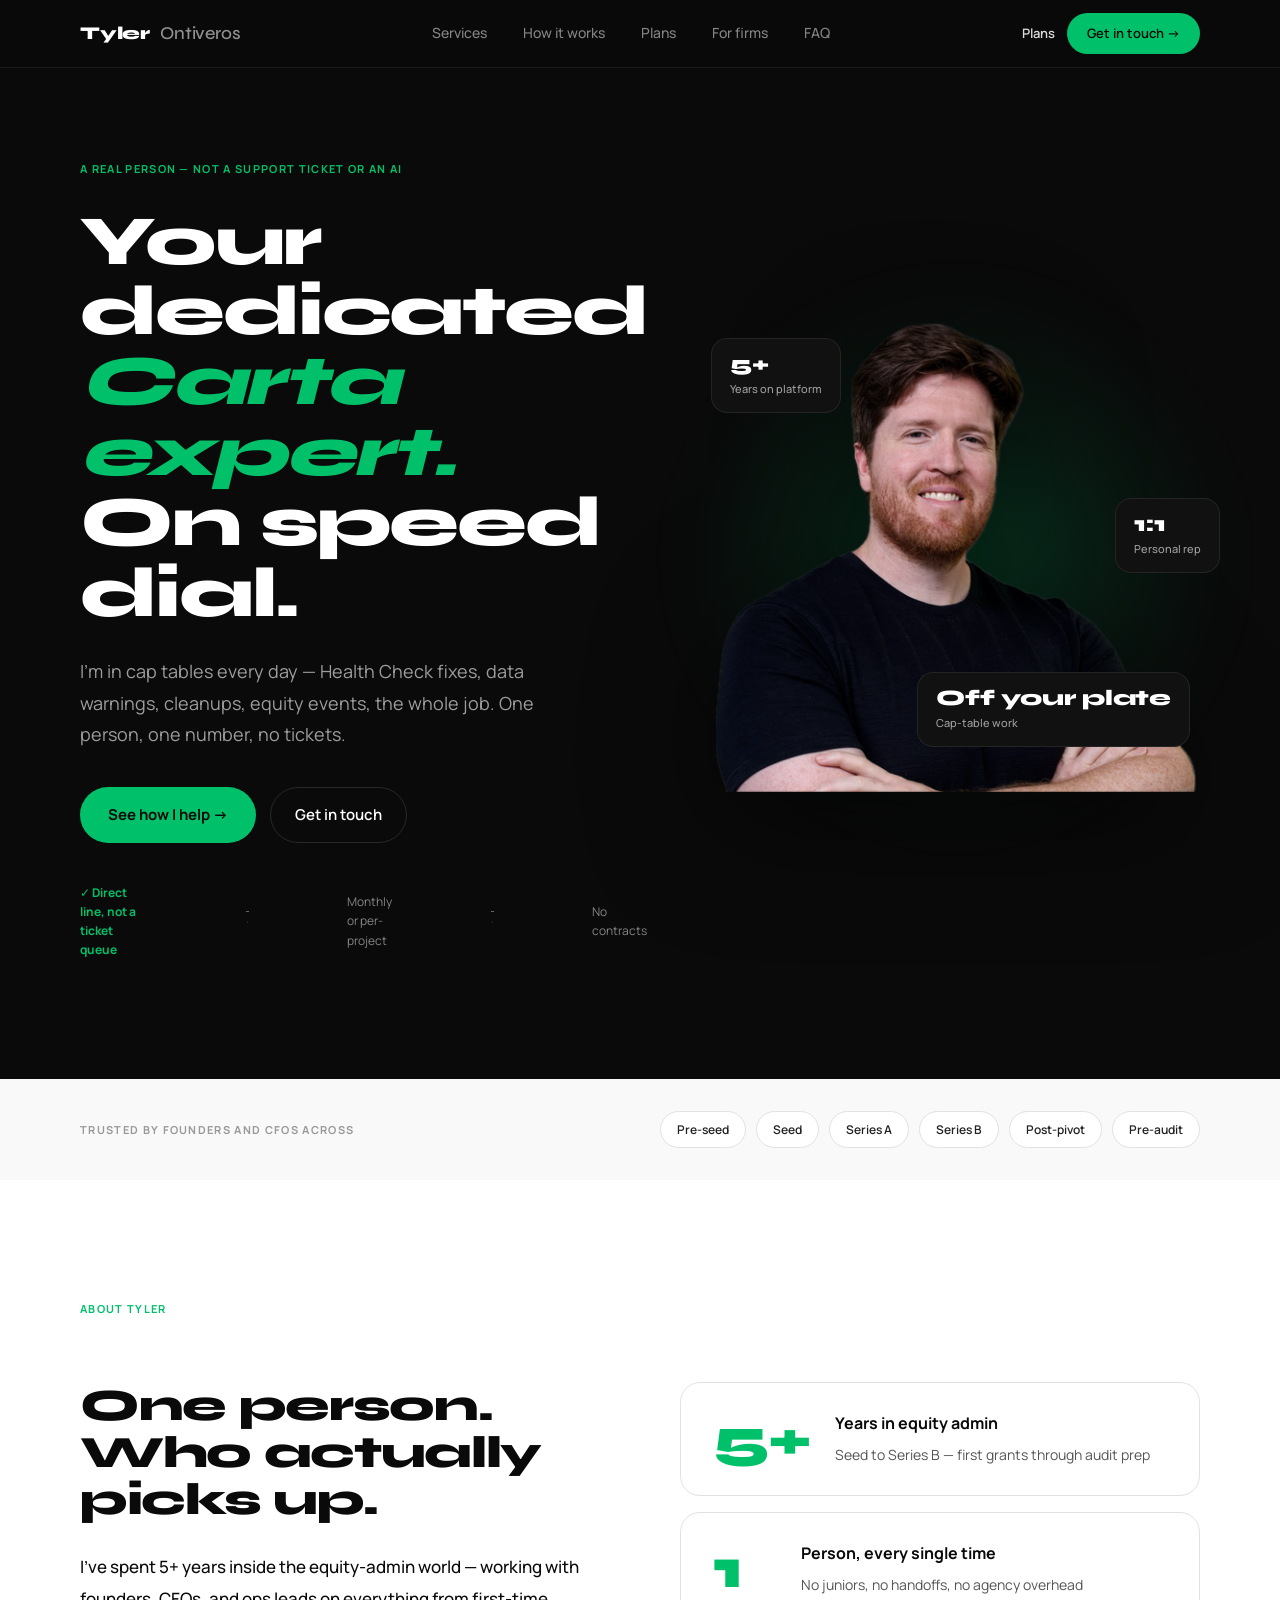
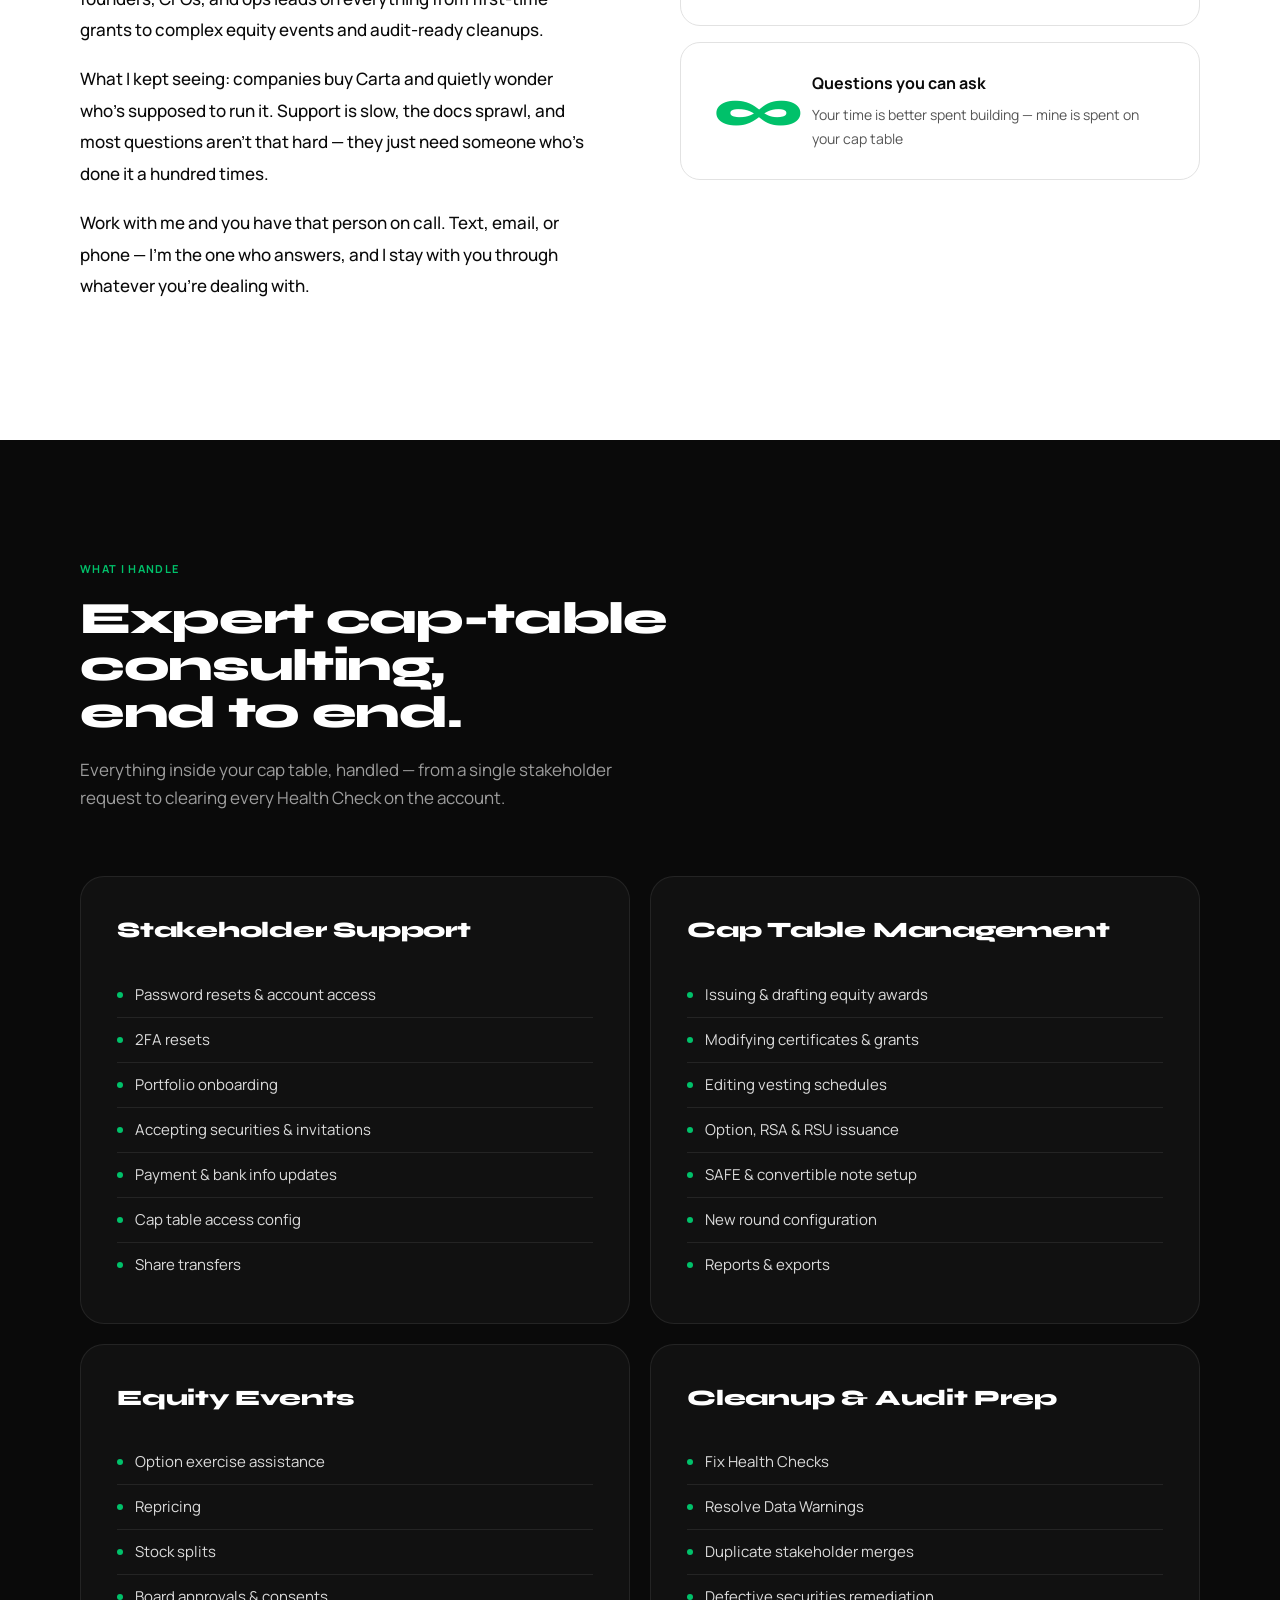
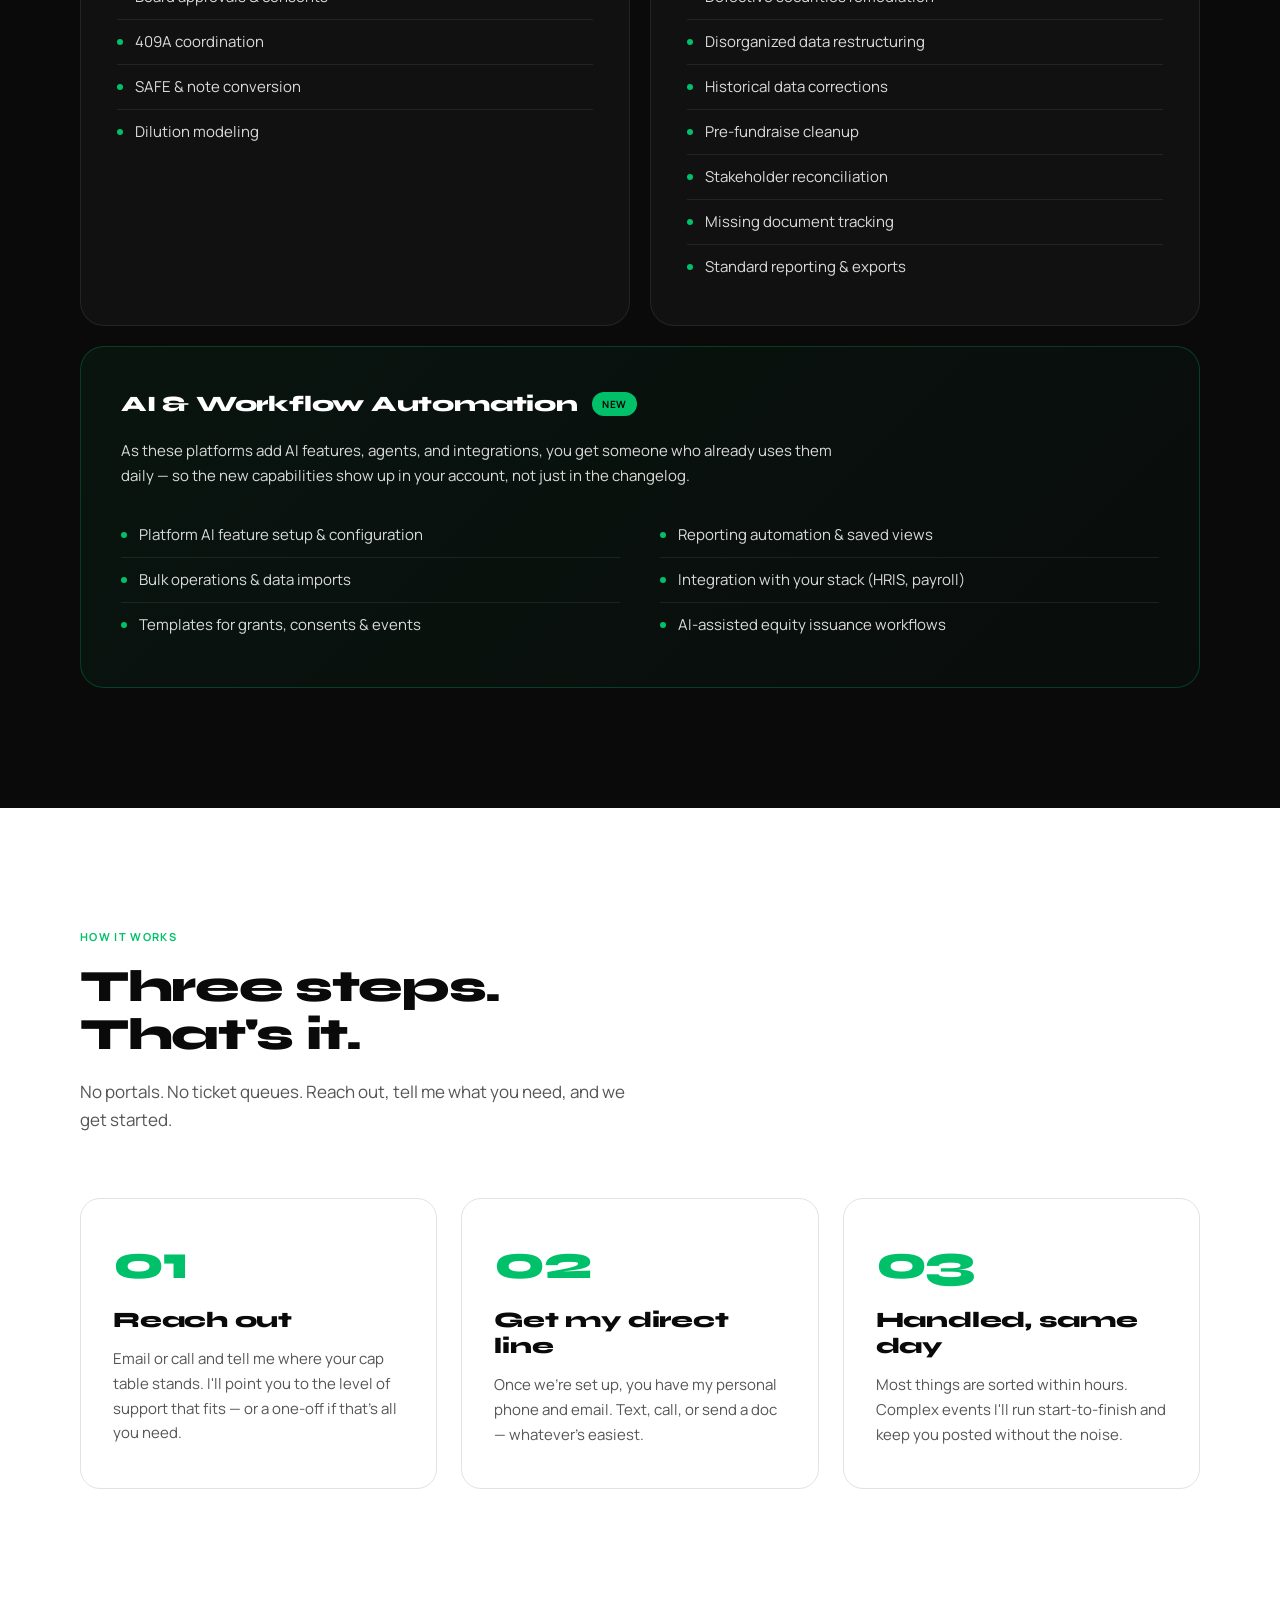
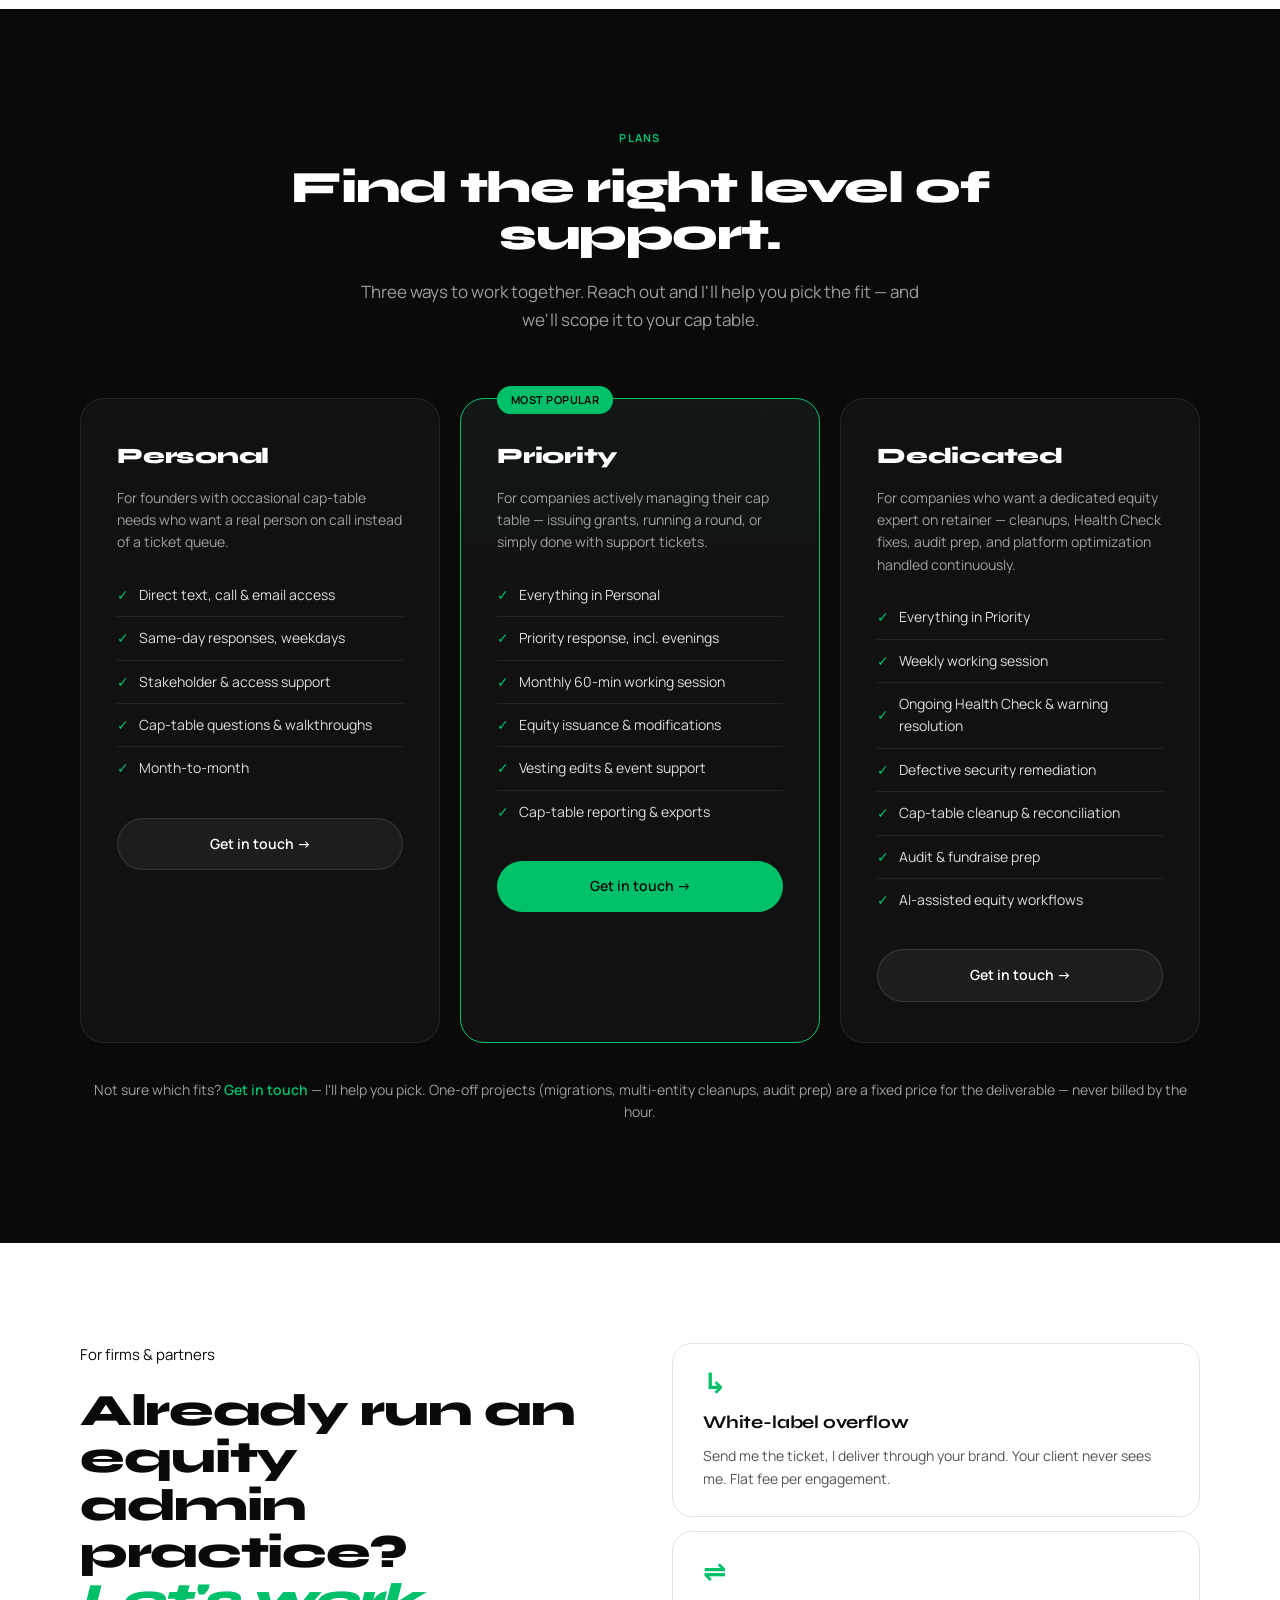
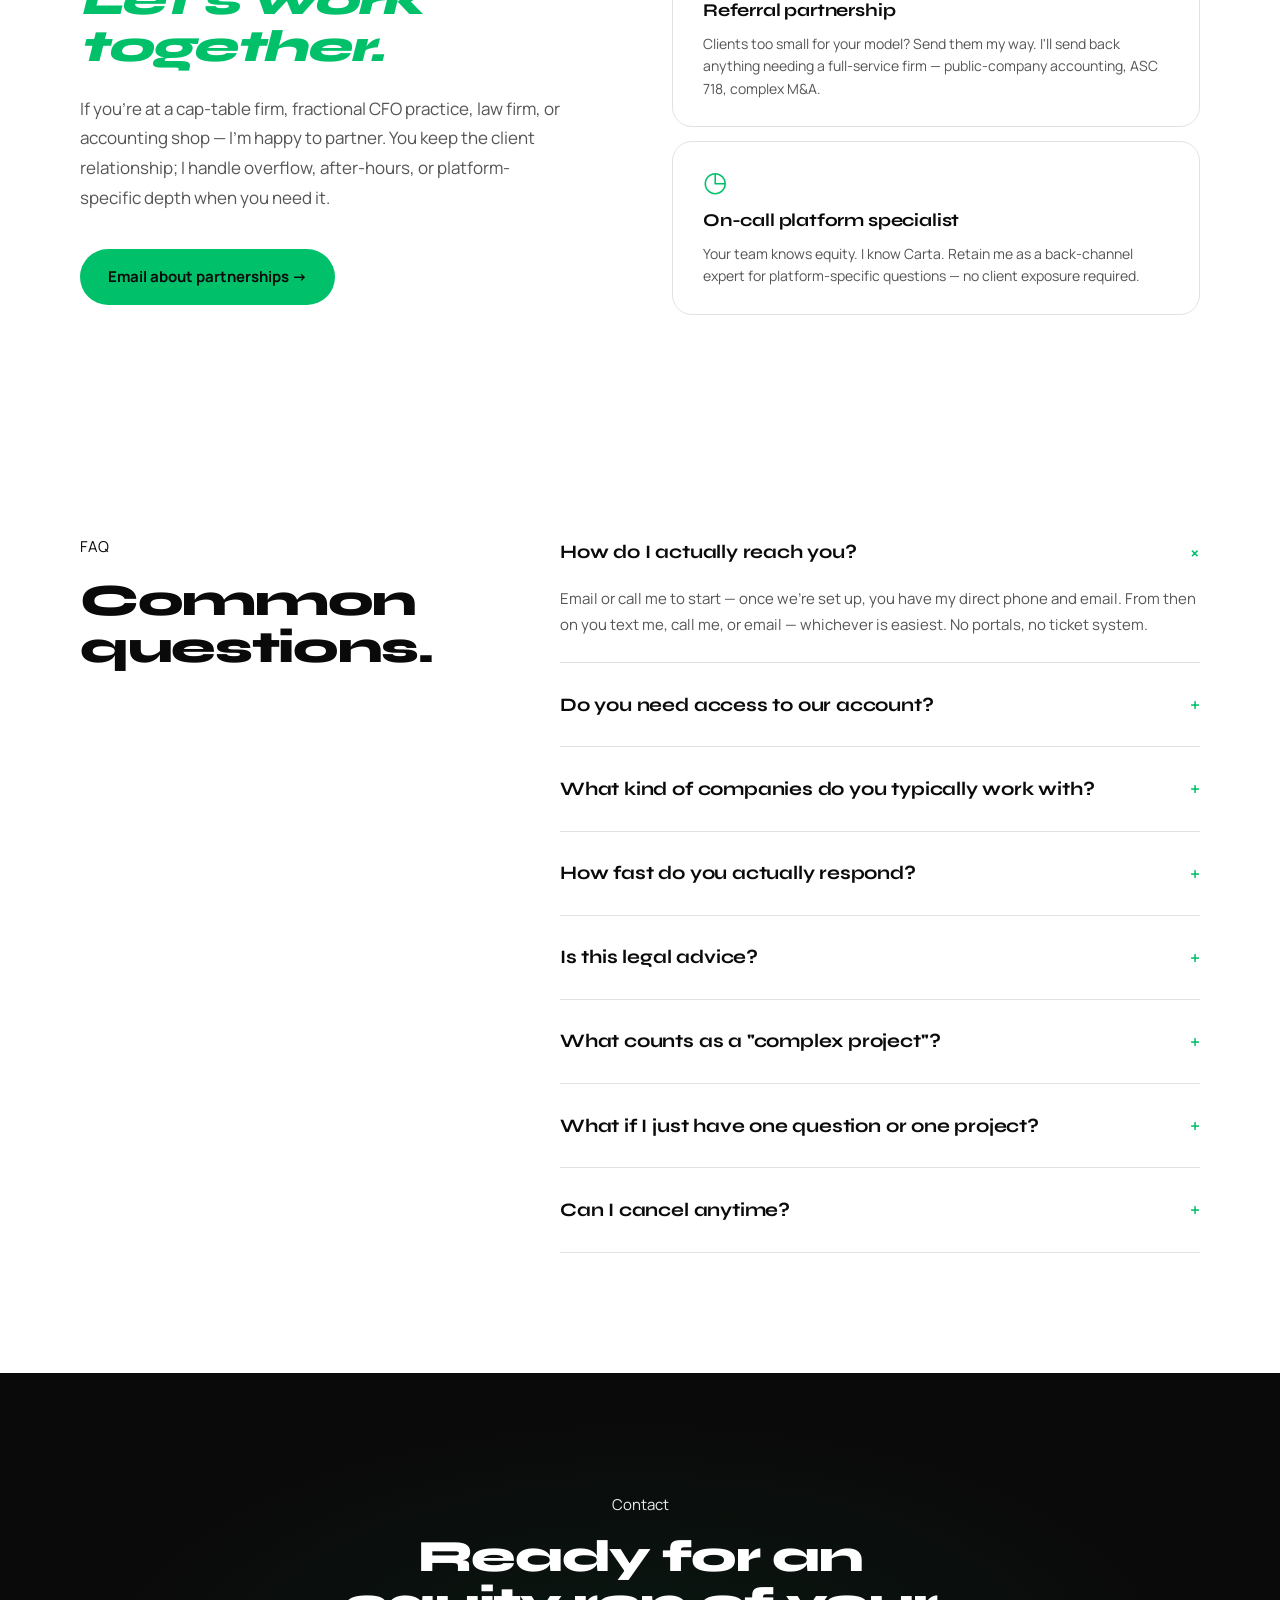
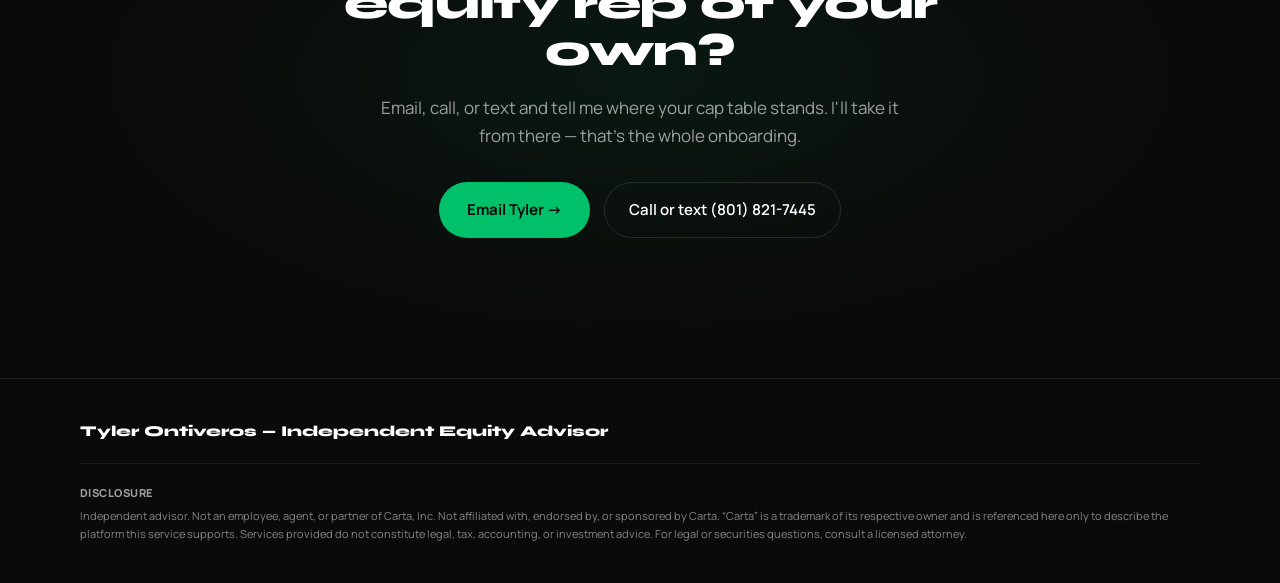
==== index.html @ e2f13cd0 "Change email CTA subject to Cap-table help" ====
<!DOCTYPE html>
<html lang="en"><head>
<meta charset="UTF-8"><meta name="viewport" content="width=1440">
<title>Tyler Ontiveros — Independent Equity Advisor</title>
<link rel="stylesheet" href="colors_and_type.css">
<style>
  body { background: var(--black); color: var(--on-dark-100); overflow-x: hidden; }
  a { color: inherit; text-decoration: none; }

  /* ─── Nav ─── */
  .nav { position: sticky; top: 0; z-index: 50; height: var(--nav-h);
    background: rgba(10,10,10,.96); backdrop-filter: blur(12px);
    border-bottom: 1px solid var(--on-dark-08);
    display: flex; align-items: center; padding: 0 var(--page-pad); }
  .nav-inner { display: flex; align-items: center; justify-content: space-between; width: 100%; max-width: var(--page-max); margin: 0 auto; }
  .wm { display: inline-flex; align-items: center; gap: 10px; font-family: var(--font-display); font-weight: 800; font-size: 18px; letter-spacing: -.01em; color: var(--white); }
  .wm .dot { width: 8px; height: 8px; background: var(--green); border-radius: 50%; animation: pulse 2s infinite; }
  .wm .thin { font-weight: 500; opacity: .55; }
  @keyframes pulse { 0%,100% { opacity:1; transform:scale(1) } 50% { opacity:.55; transform:scale(1.3) } }
  .nav-links { display: flex; gap: 36px; }
  .nav-links a { color: var(--on-dark-50); font-size: var(--fs-meta); font-weight: 500; transition: color var(--dur-hover) var(--ease-out); }
  .nav-links a:hover { color: var(--white); }
  .nav-cta { display: flex; gap: 12px; align-items: center; }
  .btn { display: inline-flex; align-items: center; gap: 8px; font-weight: 600; font-family: var(--font-body); cursor: pointer; border: 0; transition: all var(--dur-hover) var(--ease-out); }
  .btn-primary { background: var(--green); color: var(--black); padding: 10px 20px; border-radius: var(--r-pill); font-size: var(--fs-cta-sm); }
  .btn-primary:hover { background: var(--green-hover); transform: translateY(-1px); }
  .btn-ghost { color: var(--on-dark-85); font-size: var(--fs-cta-sm); }
  .btn-ghost:hover { color: var(--white); }

  /* ─── Hero ─── */
  .hero { padding: 88px var(--page-pad) 120px; position: relative; }
  .hero-inner { max-width: var(--page-max); margin: 0 auto; display: grid; grid-template-columns: 1.1fr 1fr; gap: 64px; align-items: center; }
  .eyebrow-row { display: inline-flex; align-items: center; gap: 10px; font-size: var(--fs-micro); font-weight: 700; letter-spacing: var(--ls-caps); text-transform: uppercase; color: var(--green); margin-bottom: 28px; }
  .eyebrow-row .pdot { width: 8px; height: 8px; background: var(--green); border-radius: 50%; animation: pulse 2s infinite; }
  .hero h1 { font-family: var(--font-display); font-weight: 800; font-size: var(--fs-display-1); line-height: var(--lh-display-tight); letter-spacing: var(--ls-display); color: var(--white); margin-bottom: 28px; max-width: 640px; }
  .hero h1 .accent { color: var(--green); font-style: italic; }
  .hero .lede { font-size: var(--fs-lede); line-height: var(--lh-body-open); color: var(--on-dark-60); max-width: 480px; margin-bottom: 36px; }
  .hero-cta { display: flex; gap: 14px; align-items: center; margin-bottom: 40px; }
  .btn-primary-lg { background: var(--green); color: var(--black); padding: 16px 28px; border-radius: var(--r-pill); font-size: var(--fs-cta); font-weight: 700; }
  .btn-primary-lg:hover { background: var(--green-hover); transform: translateY(-2px); }
  .btn-outline { border: 1px solid var(--on-dark-12); color: var(--white); padding: 15px 24px; border-radius: var(--r-pill); font-size: var(--fs-cta); background: transparent; }
  .btn-outline:hover { border-color: var(--on-dark-30); }
  .hero-fine { font-size: 12px; color: var(--on-dark-50); display: flex; gap: 18px; align-items: center; }
  .hero-fine .sep { opacity: .4; }
  .hero-fine .ckm { color: var(--green); font-weight: 700; }

  /* Portrait */
  .portrait-wrap { position: relative; display: flex; justify-content: center; align-items: center; min-height: 560px; }
  .portrait-wrap::before { content: ''; position: absolute; width: 560px; height: 560px; background: radial-gradient(circle, rgba(0,193,106,.28) 0%, rgba(0,193,106,.08) 40%, transparent 70%); filter: blur(28px); animation: glow 4s ease-in-out infinite; }
  @keyframes glow { 0%,100% { opacity:.85; transform: scale(1); } 50% { opacity:1; transform: scale(1.05); } }
  @keyframes float { 0%,100% { transform: translateY(0); } 50% { transform: translateY(-8px); } }
  .portrait-img { position: relative; z-index: 1; width: 480px; height: auto; filter: drop-shadow(0 30px 60px rgba(0,0,0,.55)); animation: float 6s ease-in-out infinite; }
  .credential { position: absolute; z-index: 2; background: var(--card-dark); border: 1px solid var(--on-dark-08); border-radius: 16px; padding: 14px 18px; font-size: 12px; backdrop-filter: blur(12px); }
  .credential .num { font-family: var(--font-display); font-weight: 800; font-size: 22px; color: var(--white); letter-spacing: -.01em; display: block; line-height: 1; margin-bottom: 4px; }
  .credential .lbl { color: var(--on-dark-60); font-weight: 500; font-size: 11px; }
  .credential.a { top: 60px; left: 0; }
  .credential.b { bottom: 90px; right: 10px; }
  .credential.c { top: 220px; right: -20px; }

  /* ─── Trust strip ─── */
  .trust { background: var(--gray-50); color: var(--black); padding: 32px var(--page-pad); }
  .trust-inner { max-width: var(--page-max); margin: 0 auto; display: flex; align-items: center; justify-content: space-between; gap: 32px; flex-wrap: wrap; }
  .trust-label { font-size: 11px; letter-spacing: .12em; text-transform: uppercase; font-weight: 700; color: var(--gray-400); }
  .trust-pills { display: flex; gap: 10px; flex-wrap: wrap; }
  .pill { background: var(--white); border: 1px solid var(--gray-200); border-radius: var(--r-pill); padding: 8px 16px; font-size: 12px; font-weight: 600; color: var(--gray-800); }

  /* ─── Sections ─── */
  .section { padding: 120px var(--page-pad); }
  .section.light { background: var(--white); color: var(--black); }
  .section-inner { max-width: var(--page-max); margin: 0 auto; }
  .section-head { margin-bottom: 64px; max-width: 720px; }
  .section-head .eb { font-size: var(--fs-micro); font-weight: 700; letter-spacing: var(--ls-caps); text-transform: uppercase; color: var(--green); display: block; margin-bottom: 18px; }
  .section-head h2 { font-family: var(--font-display); font-weight: 800; font-size: var(--fs-display-2); line-height: var(--lh-display); letter-spacing: var(--ls-display); margin-bottom: 20px; }
  .section-head p { font-size: 17px; line-height: 1.65; color: var(--gray-600); max-width: 560px; }
  .section.dark .section-head p { color: var(--on-dark-60); }

  /* ─── About ─── */
  .about-wrap { display: grid; grid-template-columns: 1fr 1fr; gap: 80px; align-items: start; }
  .about-copy h2 { font-family: var(--font-display); font-weight: 800; font-size: var(--fs-display-2); line-height: var(--lh-display); letter-spacing: var(--ls-display); color: var(--black); margin-bottom: 28px; }
  .about-copy p { font-size: 17px; line-height: 1.85; color: var(--black); font-weight: 500; margin-bottom: 18px; }
  .about-cards { display: flex; flex-direction: column; gap: 16px; }
  .about-card { background: var(--white); border: 1px solid var(--gray-200); border-radius: 20px; padding: 28px 32px; display: flex; gap: 24px; align-items: center; transition: all .2s var(--ease-out); }
  .about-card:hover { border-color: var(--green); transform: translateX(4px); }
  .about-card-num { font-family: var(--font-display); font-weight: 800; font-size: 56px; line-height: 1; color: var(--green); letter-spacing: -.03em; min-width: 64px; }
  .about-card strong { display: block; font-size: 16px; font-weight: 700; color: var(--black); margin-bottom: 6px; }
  .about-card span.sub { font-size: 14px; color: var(--gray-600); font-weight: 400; line-height: 1.5; }

  /* ─── Services ─── */
  .svc-grid { display: grid; grid-template-columns: repeat(2, 1fr); gap: 20px; }
  .svc-card { background: var(--card-dark); border: 1px solid var(--on-dark-08); border-radius: var(--r-card); padding: 36px; transition: all .2s var(--ease-out); }
  .svc-card:hover { border-color: var(--green); transform: translateY(-4px); }
  .svc-card--ai { grid-column: span 2; background: linear-gradient(135deg, rgba(0,193,106,0.06) 0%, rgba(0,193,106,0.02) 100%); border-color: rgba(0,193,106,.25); padding: 40px; }
  .svc-card--ai:hover { border-color: var(--green); }
  .svc-ai-head { display: flex; align-items: center; gap: 14px; margin-bottom: 16px; }
  .svc-ai-badge { font-family: var(--font-body); font-size: 10px; font-weight: 700; letter-spacing: .08em; text-transform: uppercase; color: var(--black); background: var(--green); padding: 4px 10px; border-radius: 20px; }
  .svc-ai-lede { font-size: 15px; line-height: 1.7; color: var(--on-dark-85); margin-bottom: 24px; max-width: 720px; }
  .svc-ai-cols { display: grid; grid-template-columns: 1fr 1fr; gap: 0 40px; }
  .svc-card-head { font-family: var(--font-display); font-weight: 800; font-size: 22px; color: var(--white); letter-spacing: -.01em; display: block; margin-bottom: 24px; }
  .svc-items { list-style: none; }
  .svc-items li { padding: 10px 0; font-size: 15px; color: var(--on-dark-85); border-bottom: 1px solid var(--on-dark-08); display: flex; align-items: center; gap: 12px; }
  .svc-items li:last-child { border-bottom: 0; }
  .svc-items li::before { content: ''; width: 6px; height: 6px; background: var(--green); border-radius: 50%; flex-shrink: 0; }

  /* ─── How it works ─── */
  .how-grid { display: grid; grid-template-columns: repeat(3, 1fr); gap: 24px; }
  .how-card { padding: 40px 32px; border: 1px solid var(--gray-200); border-radius: 20px; background: var(--white); transition: all .2s var(--ease-out); position: relative; }
  .how-card:hover { border-color: var(--green); }
  .how-num { font-family: var(--font-display); font-weight: 800; font-size: 48px; line-height: 1; color: var(--green); letter-spacing: -.03em; margin-bottom: 20px; }
  .how-title { font-family: var(--font-display); font-weight: 800; font-size: 22px; color: var(--black); letter-spacing: -.01em; margin-bottom: 14px; line-height: 1.2; }
  .how-body { font-size: 15px; color: var(--gray-600); line-height: 1.65; }

  /* ─── Pricing ─── */
  .pricing-grid { display: grid; grid-template-columns: repeat(3, 1fr); gap: 20px; }
  .plan { background: var(--card-dark); border: 1px solid var(--on-dark-08); border-radius: var(--r-card); padding: 40px 36px; position: relative; }
  .plan.featured { border-color: var(--green); background: linear-gradient(180deg, rgba(0,193,106,.04), transparent 40%), var(--card-dark); }
  .plan-badge { position: absolute; top: -13px; left: 36px; background: var(--green); color: var(--black); padding: 5px 14px; border-radius: var(--r-pill); font-size: 11px; font-weight: 700; letter-spacing: .04em; text-transform: uppercase; }
  .plan-name { font-family: var(--font-display); font-weight: 800; font-size: 22px; color: var(--white); letter-spacing: -.01em; margin-bottom: 12px; }
  .plan-price { font-family: var(--font-display); font-weight: 800; font-size: var(--fs-price); line-height: 1; color: var(--white); letter-spacing: -.03em; margin-bottom: 16px; display: flex; align-items: baseline; gap: 4px; }
  .plan-price sub { font-family: var(--font-body); font-size: 15px; font-weight: 500; color: var(--on-dark-50); }
  .plan-desc { font-size: 14px; color: var(--on-dark-60); line-height: 1.6; margin-bottom: 20px; min-height: 66px; }
  .plan-retainer { font-size: 12px; color: var(--on-dark-50); margin-bottom: 20px; padding: 10px 14px; background: var(--on-dark-05); border-radius: 10px; border-left: 2px solid var(--green); }
  .plan-retainer b { color: var(--white); font-weight: 700; }
  .plan-features { list-style: none; margin-bottom: 28px; }
  .plan-features li { padding: 10px 0; font-size: 14px; color: var(--on-dark-85); border-bottom: 1px solid var(--on-dark-08); display: flex; gap: 10px; align-items: center; }
  .plan-features li:last-child { border-bottom: 0; }
  .plan-features li::before { content: '✓'; color: var(--green); font-weight: 700; }
  .plan-btn { display: block; text-align: center; padding: 14px; border-radius: var(--r-pill); background: var(--on-dark-05); border: 1px solid var(--on-dark-12); color: var(--white); font-size: 14px; font-weight: 600; transition: all .2s var(--ease-out); }
  .plan-btn:hover { background: var(--on-dark-08); border-color: var(--on-dark-30); }
  .plan.featured .plan-btn { background: var(--green); color: var(--black); border: 0; }
  .plan.featured .plan-btn:hover { background: var(--green-hover); }
  .price-note { text-align: center; margin-top: 36px; font-size: 14px; color: var(--on-dark-60); }
  .price-note a { color: var(--green); font-weight: 600; }

  /* ─── FAQ ─── */
  .faq-wrap { display: grid; grid-template-columns: 1fr 1.6fr; gap: 80px; align-items: start; }
  .faq-item { border-bottom: 1px solid var(--gray-200); padding: 24px 0; }
  .faq-item:first-child { padding-top: 0; }
  .faq-item summary { font-family: var(--font-display); font-weight: 700; font-size: 19px; color: var(--black); letter-spacing: -.01em; cursor: pointer; list-style: none; display: flex; justify-content: space-between; align-items: center; gap: 20px; }
  .faq-item summary::-webkit-details-marker { display: none; }
  .faq-item summary::after { content: '+'; color: var(--green); font-size: 22px; font-weight: 300; transition: transform .2s; }
  .faq-item[open] summary::after { transform: rotate(45deg); }
  .faq-body { padding-top: 16px; font-size: 15px; color: var(--gray-600); line-height: 1.75; }

  /* ─── CTA ─── */
  .cta-wrap { background: var(--black); padding: 120px var(--page-pad); text-align: center; position: relative; overflow: hidden; }
  .cta-wrap::before { content: ''; position: absolute; inset: 0; background: radial-gradient(ellipse at center, rgba(0,193,106,.08) 0%, transparent 60%); }
  .cta-inner { max-width: 720px; margin: 0 auto; position: relative; z-index: 1; }
  .cta-inner h2 { font-family: var(--font-display); font-weight: 800; font-size: var(--fs-display-2); line-height: var(--lh-display); letter-spacing: var(--ls-display); color: var(--white); margin-bottom: 20px; }
  .cta-inner p { font-size: 17px; color: var(--on-dark-60); line-height: 1.65; margin-bottom: 32px; max-width: 520px; margin-left: auto; margin-right: auto; }
  .cta-btns { display: flex; gap: 14px; justify-content: center; margin-bottom: 20px; }
  .cta-email { font-size: 13px; color: var(--on-dark-50); }
  .cta-email a { color: var(--green); font-weight: 600; }

  /* ─── Footer ─── */
  footer { background: var(--black); border-top: 1px solid var(--on-dark-08); padding: 40px var(--page-pad); }
  footer strong { font-family: var(--font-display); font-weight: 800; color: var(--white); font-size: 15px; }
  footer span { font-size: 12px; color: var(--on-dark-50); }

  /* Section dividers */
  .sep { border: 0; border-top: 1px solid var(--gray-100); margin: 0 var(--page-pad); }

</style></head>
<body id="top">

<!-- NAV -->
<nav class="nav">
  <div class="nav-inner">
    <a class="wm" href="#top">Tyler <span class="thin">Ontiveros</span></a>
    <div class="nav-links">
      <a href="#services">Services</a>
      <a href="#how">How it works</a>
      <a href="#plans">Plans</a>
      <a href="#firms">For firms</a>
      <a href="#faq">FAQ</a>
    </div>
    <div class="nav-cta">
      <a class="btn btn-ghost" href="#plans">Plans</a>
      <a class="btn btn-primary" href="#contact">Get in touch →</a>
    </div>
  </div>
</nav>

<!-- HERO -->
<section class="hero">
  <div class="hero-inner">
    <div class="hero-left">
      <div class="eyebrow-row">A real person — not a support ticket or an AI</div>
      <h1>Your dedicated<br><span class="accent">Carta expert.</span><br>On speed dial.</h1>
      <p class="lede">I'm in cap tables every day — Health Check fixes, data warnings, cleanups, equity events, the whole job. One person, one number, no tickets.</p>
      <div class="hero-cta">
        <a class="btn btn-primary-lg" href="#plans">See how I help →</a>
        <a class="btn btn-outline" href="#contact">Get in touch</a>
      </div>
      <div class="hero-fine">
        <span class="ckm">✓ Direct line, not a ticket queue</span>
        <span class="sep">·</span>
        <span>Monthly or per-project</span>
        <span class="sep">·</span>
        <span>No contracts</span>
      </div>
    </div>
    <div class="portrait-wrap">
      <img class="portrait-img" src="assets/tyler.png" alt="Tyler Ontiveros, Carta Advisor"/>
      <div class="credential a"><span class="num">5+</span><span class="lbl">Years on platform</span></div>
      <div class="credential b"><span class="num">Off your plate</span><span class="lbl">Cap-table work</span></div>
      <div class="credential c"><span class="num">1:1</span><span class="lbl">Personal rep</span></div>
    </div>
  </div>
</section>

<!-- TRUST -->
<div class="trust">
  <div class="trust-inner">
    <span class="trust-label">Trusted by founders and CFOs across</span>
    <div class="trust-pills">
      <span class="pill">Pre-seed</span>
      <span class="pill">Seed</span>
      <span class="pill">Series A</span>
      <span class="pill">Series B</span>
      <span class="pill">Post-pivot</span>
      <span class="pill">Pre-audit</span>
    </div>
  </div>
</div>

<!-- ABOUT -->
<section class="section light">
  <div class="section-inner">
    <div class="section-head">
      <span class="eb">About Tyler</span>
    </div>
    <div class="about-wrap">
      <div class="about-copy">
        <h2>One person.<br>Who actually<br>picks up.</h2>
        <p style="margin-top: 24px;">I've spent 5+ years inside the equity-admin world — working with founders, CFOs, and ops leads on everything from first-time grants to complex equity events and audit-ready cleanups.</p>
        <p>What I kept seeing: companies buy Carta and quietly wonder who's supposed to run it. Support is slow, the docs sprawl, and most questions aren't that hard — they just need someone who's done it a hundred times.</p>
        <p>Work with me and you have that person on call. Text, email, or phone — I'm the one who answers, and I stay with you through whatever you're dealing with.</p>
      </div>
      <div class="about-cards">
        <div class="about-card">
          <div class="about-card-num">5+</div>
          <div>
            <strong>Years in equity admin</strong>
            <span class="sub">Seed to Series B — first grants through audit prep</span>
          </div>
        </div>
        <div class="about-card">
          <div class="about-card-num">1</div>
          <div>
            <strong>Person, every single time</strong>
            <span class="sub">No juniors, no handoffs, no agency overhead</span>
          </div>
        </div>
        <div class="about-card">
          <div class="about-card-num">∞</div>
          <div>
            <strong>Questions you can ask</strong>
            <span class="sub">Your time is better spent building — mine is spent on your cap table</span>
          </div>
        </div>
      </div>
    </div>
  </div>
</section>

<!-- SERVICES -->
<section class="section dark" id="services">
  <div class="section-inner">
    <div class="section-head">
      <span class="eb">What I handle</span>
      <h2 style="color: var(--white);">Expert cap-table consulting,<br>end to end.</h2>
      <p>Everything inside your cap table, handled — from a single stakeholder request to clearing every Health Check on the account.</p>
    </div>
    <div class="svc-grid">
      <div class="svc-card">
        <span class="svc-card-head">Stakeholder Support</span>
        <ul class="svc-items">
          <li>Password resets &amp; account access</li>
          <li>2FA resets</li>
          <li>Portfolio onboarding</li>
          <li>Accepting securities &amp; invitations</li>
          <li>Payment &amp; bank info updates</li>
          <li>Cap table access config</li>
          <li>Share transfers</li>
        </ul>
      </div>
      <div class="svc-card">
        <span class="svc-card-head">Cap Table Management</span>
        <ul class="svc-items">
          <li>Issuing &amp; drafting equity awards</li>
          <li>Modifying certificates &amp; grants</li>
          <li>Editing vesting schedules</li>
          <li>Option, RSA &amp; RSU issuance</li>
          <li>SAFE &amp; convertible note setup</li>
          <li>New round configuration</li>
          <li>Reports &amp; exports</li>
        </ul>
      </div>
      <div class="svc-card">
        <span class="svc-card-head">Equity Events</span>
        <ul class="svc-items">
          <li>Option exercise assistance</li>
          <li>Repricing</li>
          <li>Stock splits</li>
          <li>Board approvals &amp; consents</li>
          <li>409A coordination</li>
          <li>SAFE &amp; note conversion</li>
          <li>Dilution modeling</li>
        </ul>
      </div>
      <div class="svc-card">
        <span class="svc-card-head">Cleanup &amp; Audit Prep</span>
        <ul class="svc-items">
          <li>Fix Health Checks</li>
          <li>Resolve Data Warnings</li>
          <li>Duplicate stakeholder merges</li>
          <li>Defective securities remediation</li>
          <li>Disorganized data restructuring</li>
          <li>Historical data corrections</li>
          <li>Pre-fundraise cleanup</li>
          <li>Stakeholder reconciliation</li>
          <li>Missing document tracking</li>
          <li>Standard reporting &amp; exports</li>
        </ul>
      </div>
      <div class="svc-card svc-card--ai">
        <div class="svc-ai-head">
          <span class="svc-card-head" style="margin-bottom: 0;">AI &amp; Workflow Automation</span>
          <span class="svc-ai-badge">New</span>
        </div>
        <p class="svc-ai-lede">As these platforms add AI features, agents, and integrations, you get someone who already uses them daily — so the new capabilities show up in your account, not just in the changelog.</p>
        <div class="svc-ai-cols">
          <ul class="svc-items">
            <li>Platform AI feature setup &amp; configuration</li>
            <li>Bulk operations &amp; data imports</li>
            <li>Templates for grants, consents &amp; events</li>
          </ul>
          <ul class="svc-items">
            <li>Reporting automation &amp; saved views</li>
            <li>Integration with your stack (HRIS, payroll)</li>
            <li>AI-assisted equity issuance workflows</li>
          </ul>
        </div>
      </div>
    </div>
  </div>
</section>

<!-- HOW IT WORKS -->
<section class="section light" id="how">
  <div class="section-inner">
    <div class="section-head">
      <span class="eb">How it works</span>
      <h2>Three steps.<br>That's it.</h2>
      <p>No portals. No ticket queues. Reach out, tell me what you need, and we get started.</p>
    </div>
    <div class="how-grid">
      <div class="how-card">
        <div class="how-num">01</div>
        <div class="how-title">Reach out</div>
        <div class="how-body">Email or call and tell me where your cap table stands. I'll point you to the level of support that fits — or a one-off if that's all you need.</div>
      </div>
      <div class="how-card">
        <div class="how-num">02</div>
        <div class="how-title">Get my direct line</div>
        <div class="how-body">Once we're set up, you have my personal phone and email. Text, call, or send a doc — whatever's easiest.</div>
      </div>
      <div class="how-card">
        <div class="how-num">03</div>
        <div class="how-title">Handled, same day</div>
        <div class="how-body">Most things are sorted within hours. Complex events I'll run start-to-finish and keep you posted without the noise.</div>
      </div>
    </div>
  </div>
</section>

<!-- PRICING -->
<section class="section dark" id="plans">
  <div class="section-inner">
    <div class="section-head" style="text-align: center; margin-left: auto; margin-right: auto;">
      <span class="eb">Plans</span>
      <h2 style="color: var(--white);">Find the right level of support.</h2>
      <p style="margin-left: auto; margin-right: auto;">Three ways to work together. Reach out and I'll help you pick the fit — and we'll scope it to your cap table.</p>
    </div>
    <div class="pricing-grid">
      <div class="plan">
        <div class="plan-name">Personal</div>
        <div class="plan-desc">For founders with occasional cap-table needs who want a real person on call instead of a ticket queue.</div>
        <ul class="plan-features">
          <li>Direct text, call &amp; email access</li>
          <li>Same-day responses, weekdays</li>
          <li>Stakeholder &amp; access support</li>
          <li>Cap-table questions &amp; walkthroughs</li>
          <li>Month-to-month</li>
        </ul>
        <a class="plan-btn" href="#contact">Get in touch →</a>
      </div>
      <div class="plan featured">
        <div class="plan-badge">Most Popular</div>
        <div class="plan-name">Priority</div>
        <div class="plan-desc">For companies actively managing their cap table — issuing grants, running a round, or simply done with support tickets.</div>
        <ul class="plan-features">
          <li>Everything in Personal</li>
          <li>Priority response, incl. evenings</li>
          <li>Monthly 60-min working session</li>
          <li>Equity issuance &amp; modifications</li>
          <li>Vesting edits &amp; event support</li>
          <li>Cap-table reporting &amp; exports</li>
        </ul>
        <a class="plan-btn" href="#contact">Get in touch →</a>
      </div>
      <div class="plan">
        <div class="plan-name">Dedicated</div>
        <div class="plan-desc">For companies who want a dedicated equity expert on retainer — cleanups, Health Check fixes, audit prep, and platform optimization handled continuously.</div>
        <ul class="plan-features">
          <li>Everything in Priority</li>
          <li>Weekly working session</li>
          <li>Ongoing Health Check &amp; warning resolution</li>
          <li>Defective security remediation</li>
          <li>Cap-table cleanup &amp; reconciliation</li>
          <li>Audit &amp; fundraise prep</li>
          <li>AI-assisted equity workflows</li>
        </ul>
        <a class="plan-btn" href="#contact">Get in touch →</a>
      </div>
    </div>
    <p class="price-note">Not sure which fits? <a href="#contact">Get in touch</a> — I'll help you pick. One-off projects (migrations, multi-entity cleanups, audit prep) are a fixed price for the deliverable — never billed by the hour.</p>
  </div>
</section>

<!-- FOR FIRMS -->
<section class="section light" id="firms" style="padding-top: 100px; padding-bottom: 100px;">
  <div class="section-inner">
    <div class="firms-wrap">
      <div class="firms-left">
        <span class="eb">For firms &amp; partners</span>
        <h2 class="firms-h2">Already run an equity<br>admin practice?<br><span style="color: var(--green); font-style: italic;">Let's work together.</span></h2>
        <p class="firms-lede">If you're at a cap-table firm, fractional CFO practice, law firm, or accounting shop — I'm happy to partner. You keep the client relationship; I handle overflow, after-hours, or platform-specific depth when you need it.</p>
        <a class="btn btn-primary-lg" href="mailto:tyler@ontiverosequity.com?subject=Partnership%20inquiry" style="margin-top: 8px;">Email about partnerships →</a>
      </div>
      <div class="firms-right">
        <div class="firms-card">
          <div class="firms-card-icon">↳</div>
          <strong>White-label overflow</strong>
          <p>Send me the ticket, I deliver through your brand. Your client never sees me. Flat fee per engagement.</p>
        </div>
        <div class="firms-card">
          <div class="firms-card-icon">⇌</div>
          <strong>Referral partnership</strong>
          <p>Clients too small for your model? Send them my way. I'll send back anything needing a full-service firm — public-company accounting, ASC 718, complex M&amp;A.</p>
        </div>
        <div class="firms-card">
          <div class="firms-card-icon">◷</div>
          <strong>On-call platform specialist</strong>
          <p>Your team knows equity. I know Carta. Retain me as a back-channel expert for platform-specific questions — no client exposure required.</p>
        </div>
      </div>
    </div>
  </div>
</section>
<style>
  .firms-wrap { display: grid; grid-template-columns: 1fr 1fr; gap: 64px; align-items: start; }
  .firms-h2 { font-family: var(--font-display); font-weight: 800; font-size: var(--fs-display-2); line-height: var(--lh-display); letter-spacing: var(--ls-display); color: var(--black); margin: 20px 0 24px; }
  .firms-lede { font-size: 17px; line-height: 1.75; color: var(--gray-600); margin-bottom: 28px; max-width: 480px; }
  .firms-right { display: flex; flex-direction: column; gap: 14px; }
  .firms-card { background: var(--white); border: 1px solid var(--gray-200); border-radius: 20px; padding: 26px 30px; transition: all .2s var(--ease-out); }
  .firms-card:hover { border-color: var(--green); transform: translateX(4px); }
  .firms-card-icon { font-family: var(--font-display); font-weight: 800; font-size: 28px; color: var(--green); line-height: 1; margin-bottom: 10px; }
  .firms-card strong { display: block; font-family: var(--font-display); font-weight: 700; font-size: 18px; color: var(--black); margin-bottom: 8px; letter-spacing: -.01em; }
  .firms-card p { font-size: 14px; line-height: 1.6; color: var(--gray-600); }
</style>

<!-- FAQ -->
<section class="section light" id="faq">
  <div class="section-inner">
    <div class="faq-wrap">
      <div>
        <span class="eb" style="display: block; margin-bottom: 18px;">FAQ</span>
        <h2 style="font-family: var(--font-display); font-weight: 800; font-size: var(--fs-display-2); line-height: var(--lh-display); letter-spacing: var(--ls-display); color: var(--black);">Common<br>questions.</h2>
      </div>
      <div>
        <details class="faq-item" open>
          <summary>How do I actually reach you?</summary>
          <div class="faq-body">Email or call me to start — once we're set up, you have my direct phone and email. From then on you text me, call me, or email — whichever is easiest. No portals, no ticket system.</div>
        </details>
        <details class="faq-item">
          <summary>Do you need access to our account?</summary>
          <div class="faq-body">For most things, yes — it's the fastest way to get you unstuck. I'll be added as a user with the right access level and treat every account with the discretion you'd expect. If you'd rather keep me out and just have me walk you through things over screen share, that works too.</div>
        </details>
        <details class="faq-item">
          <summary>What kind of companies do you typically work with?</summary>
          <div class="faq-body">Mostly early-stage through Series B startups on the platform — anywhere from pre-seed founders issuing their first options to companies mid-fundraise or prepping for audit. If you're on it, I can almost certainly help.</div>
        </details>
        <details class="faq-item">
          <summary>How fast do you actually respond?</summary>
          <div class="faq-body">Same day, almost always. Most messages get a reply within a couple hours during working hours. Anything that lands overnight or on a weekend, I'll get to first thing.</div>
        </details>
        <details class="faq-item">
          <summary>Is this legal advice?</summary>
          <div class="faq-body">No — I'm not a lawyer and I don't give legal advice. I handle the platform and the operational side of equity administration. For legal questions you should still work with your attorney.</div>
        </details>
        <details class="faq-item">
          <summary>What counts as a "complex project"?</summary>
          <div class="faq-body">Things like full cap-table cleanups, platform migrations, setting up a new financing round, or major audit prep. On the Dedicated plan these are included; on Personal or Priority each is a fixed-price project tied to the outcome — you know the cost before I start. Day-to-day admin is always covered.</div>
        </details>
        <details class="faq-item">
          <summary>What if I just have one question or one project?</summary>
          <div class="faq-body">No problem — I take one-off projects too, priced to the outcome rather than the clock. You get a flat fee for a defined deliverable (say, an audit-ready cap table before your round), agreed up front. Tell me what you're dealing with and I'll scope it.</div>
        </details>
        <details class="faq-item">
          <summary>Can I cancel anytime?</summary>
          <div class="faq-body">Yes. Monthly work is month-to-month — cancel whenever, no contracts, no commitments. Prefer a one-off project? There's nothing to cancel in the first place. No lock-in either way, no awkward conversations.</div>
        </details>
      </div>
    </div>
  </div>
</section>

<!-- CTA -->
<section class="cta-wrap" id="contact">
  <div class="cta-inner">
    <span class="eb" style="display:block; margin-bottom:16px;">Contact</span>
    <h2>Ready for an<br>equity rep of your own?</h2>
    <p>Email, call, or text and tell me where your cap table stands. I'll take it from there — that's the whole onboarding.</p>
    <div class="cta-btns">
      <a class="btn btn-primary-lg" href="mailto:tyler@ontiverosequity.com?subject=Cap-table%20help">Email Tyler →</a>
      <a class="btn btn-outline" href="tel:+18018217445">Call or text (801) 821-7445</a>
    </div>
  </div>
</section>

<!-- FOOTER -->
<footer>
  <div style="max-width: var(--page-max); margin: 0 auto; width: 100%;">
    <div style="margin-bottom: 20px;">
      <strong>Tyler Ontiveros — Independent Equity Advisor</strong>
    </div>
    <div style="padding-top: 20px; border-top: 1px solid var(--on-dark-08); font-size: 11px; color: var(--on-dark-50); line-height: 1.6;">
      <strong style="display: block; font-family: var(--font-body); font-size: 11px; color: var(--on-dark-60); margin-bottom: 6px; letter-spacing: .04em; text-transform: uppercase;">Disclosure</strong>
      Independent advisor. Not an employee, agent, or partner of Carta, Inc. Not affiliated with, endorsed by, or sponsored by Carta. “Carta” is a trademark of its respective owner and is referenced here only to describe the platform this service supports. Services provided do not constitute legal, tax, accounting, or investment advice. For legal or securities questions, consult a licensed attorney.
    </div>
  </div>
</footer>

</body></html>
---- colors_and_type.css ----
/* =========================================================================
   CARTA ADVISORY — DESIGN TOKENS
   A single source of truth for color & type. Import into any surface.
   ========================================================================= */

/* Syne (display) + Manrope (UI/body). These are the only two families. */
@import url('https://fonts.googleapis.com/css2?family=Syne:wght@700;800&family=Manrope:wght@400;500;600;700&display=swap');

:root {
  /* ─── Core neutrals ─────────────────────────────────────────────────── */
  /* Nothing is ever true #000 or true #fff. Ink is 10,10,10 — a warm black
     that photographs well over green and does not vibrate on OLED. */
  --black:     #0a0a0a;   /* primary surface, nav, dark sections */
  --white:     #ffffff;   /* light surface, nav-CTA text, cards on dark */
  --ink:       var(--black);
  --surface:   var(--white);

  /* Gray scale — warm, narrow, pulled from marketing site.
     Only six steps; resist adding more. */
  --gray-50:   #f9f9f9;   /* page background alt, trust bar */
  --gray-100:  #f0f0f0;   /* subtle dividers on light */
  --gray-200:  #e2e2e2;   /* input borders, pill borders */
  --gray-400:  #999999;   /* label/eyebrow on light */
  --gray-600:  #555555;   /* body muted */
  --gray-800:  #222222;   /* near-ink text */

  /* Dark-theme tints (applied ONLY on --black surfaces). These are
     rgba layers on pure black, not their own swatches. */
  --on-dark-100: rgba(255,255,255,0.92);   /* primary text on dark */
  --on-dark-85:  rgba(255,255,255,0.85);   /* list-item body on dark */
  --on-dark-60:  rgba(255,255,255,0.60);   /* secondary text on dark */
  --on-dark-50:  rgba(255,255,255,0.50);   /* nav links, muted meta */
  --on-dark-30:  rgba(255,255,255,0.30);   /* disabled */
  --on-dark-12:  rgba(255,255,255,0.12);   /* ghost button border */
  --on-dark-08:  rgba(255,255,255,0.08);   /* card border, divider */
  --on-dark-05:  rgba(255,255,255,0.05);   /* card background (raised) */

  /* Signal layers */
  --card-dark:   #111111;                  /* card on black bg */

  /* ─── The one accent ────────────────────────────────────────────────── */
  /* Carta Advisory green. This is the only chromatic color in the system.
     Reserve it for: CTAs, the eyebrow dot, the accent word in H1,
     hero glow, check-marks, and one green word per dense page.
     Never use it as a background fill behind body copy. */
  --green:       #00c16a;  /* base */
  --green-hover: #00e07a;  /* hover on CTA */
  --green-dim:   #00a358;  /* pressed / focus ring under glow */
  --green-glow:  rgba(0,193,106,0.25);  /* hero halo, drop-shadow */
  --green-mist:  rgba(0,193,106,0.06);  /* section atmosphere only */

  /* ─── Type families ─────────────────────────────────────────────────── */
  /* Syne: display only. Never set at <20px or use for body copy.
     Syne's authority comes from tight tracking + italic weight at size. */
  --font-display: 'Syne', system-ui, serif;
  /* Manrope: everything else. Labels, body, pills, nav, numerals. */
  --font-body:    'Manrope', system-ui, sans-serif;

  /* ─── Type scale ────────────────────────────────────────────────────── */
  /* Headlines fluidly scale with viewport. Body does not. */
  --fs-display-1: clamp(44px, 5.5vw, 72px);   /* hero H1 */
  --fs-display-2: clamp(32px, 3.5vw, 52px);   /* section H2 */
  --fs-display-3: 40px;                       /* card H1, checkout */
  --fs-price:     56px;                       /* $-sized numerals */
  --fs-lede:      18px;                       /* hero subhead */
  --fs-body:      15px;                       /* default body */
  --fs-meta:      14px;                       /* nav, secondary CTA */
  --fs-cta:       15px;                       /* button label */
  --fs-cta-sm:    13px;                       /* nav CTA */
  --fs-label:     12px;                       /* caps labels, pills */
  --fs-micro:     11px;                       /* section eyebrows */

  /* Weights — Syne lives at 700/800; Manrope at 400/500/600/700. */
  --fw-display:   800;
  --fw-display-2: 700;
  --fw-bold:      700;
  --fw-semibold:  600;
  --fw-medium:    500;
  --fw-regular:   400;

  /* Line height: tight for display, open for body. */
  --lh-display-tight: 1.00;
  --lh-display:       1.05;
  --lh-body:          1.60;
  --lh-body-open:     1.75;

  /* Letter-spacing — headlines negative, caps labels positive. */
  --ls-display:  -0.03em;
  --ls-display-2:-0.02em;
  --ls-caps:      0.12em;   /* section eyebrows */
  --ls-caps-sm:   0.10em;   /* trust bar labels */
  --ls-wide:      0.02em;   /* logo wordmark */
  --ls-normal:    0;

  /* ─── Radii ─────────────────────────────────────────────────────────── */
  /* Two values do 90% of the work: 24px cards, 100px pills. */
  --r-card:   24px;
  --r-pill:   100px;
  --r-input:  14px;
  --r-tag:    999px;

  /* ─── Shadows ───────────────────────────────────────────────────────── */
  --shadow-lift: 0 20px 40px rgba(0,0,0,0.4);
  --shadow-hero: 0 20px 40px rgba(0,0,0,0.4), 0 0 60px rgba(0,193,106,0.15);

  /* ─── Nav / layout constants ────────────────────────────────────────── */
  --nav-h:        68px;
  --page-pad:     80px;
  --page-pad-sm:  48px;
  --page-max:     1200px;

  /* ─── Motion ────────────────────────────────────────────────────────── */
  --ease-out:     cubic-bezier(.2,.7,.2,1);
  --dur-hover:    .2s;
  --dur-lift:     .15s;
}

/* =========================================================================
   RESET + BASE
   ========================================================================= */
*, *::before, *::after { box-sizing: border-box; margin: 0; padding: 0; }
html { scroll-behavior: smooth; }
body {
  font-family: var(--font-body);
  font-size: var(--fs-body);
  line-height: var(--lh-body);
  color: var(--ink);
  background: var(--surface);
  -webkit-font-smoothing: antialiased;
}

/* =========================================================================
   TYPE UTILITIES — use these instead of hand-rolling font-size/family
   ========================================================================= */
.t-display-1 { font-family: var(--font-display); font-weight: var(--fw-display);
  font-size: var(--fs-display-1); line-height: var(--lh-display-tight);
  letter-spacing: var(--ls-display); }
.t-display-2 { font-family: var(--font-display); font-weight: var(--fw-display);
  font-size: var(--fs-display-2); line-height: var(--lh-display);
  letter-spacing: var(--ls-display); }
.t-display-3 { font-family: var(--font-display); font-weight: var(--fw-display);
  font-size: var(--fs-display-3); line-height: var(--lh-display);
  letter-spacing: var(--ls-display-2); }
.t-lede      { font-family: var(--font-body); font-weight: var(--fw-regular);
  font-size: var(--fs-lede); line-height: var(--lh-body-open); }
.t-body      { font-family: var(--font-body); font-weight: var(--fw-regular);
  font-size: var(--fs-body); line-height: var(--lh-body); }
.t-meta      { font-family: var(--font-body); font-weight: var(--fw-medium);
  font-size: var(--fs-meta); }
.t-eyebrow   { font-family: var(--font-body); font-weight: var(--fw-bold);
  font-size: var(--fs-micro); letter-spacing: var(--ls-caps);
  text-transform: uppercase; color: var(--green); }
.t-label-caps{ font-family: var(--font-body); font-weight: var(--fw-semibold);
  font-size: var(--fs-label); letter-spacing: var(--ls-caps-sm);
  text-transform: uppercase; color: var(--gray-400); }
.t-wordmark  { font-family: var(--font-display); font-weight: var(--fw-bold);
  font-size: 15px; letter-spacing: var(--ls-wide); }

/* Accent word — the green word inside an otherwise white headline. */
.t-accent { color: var(--green); }
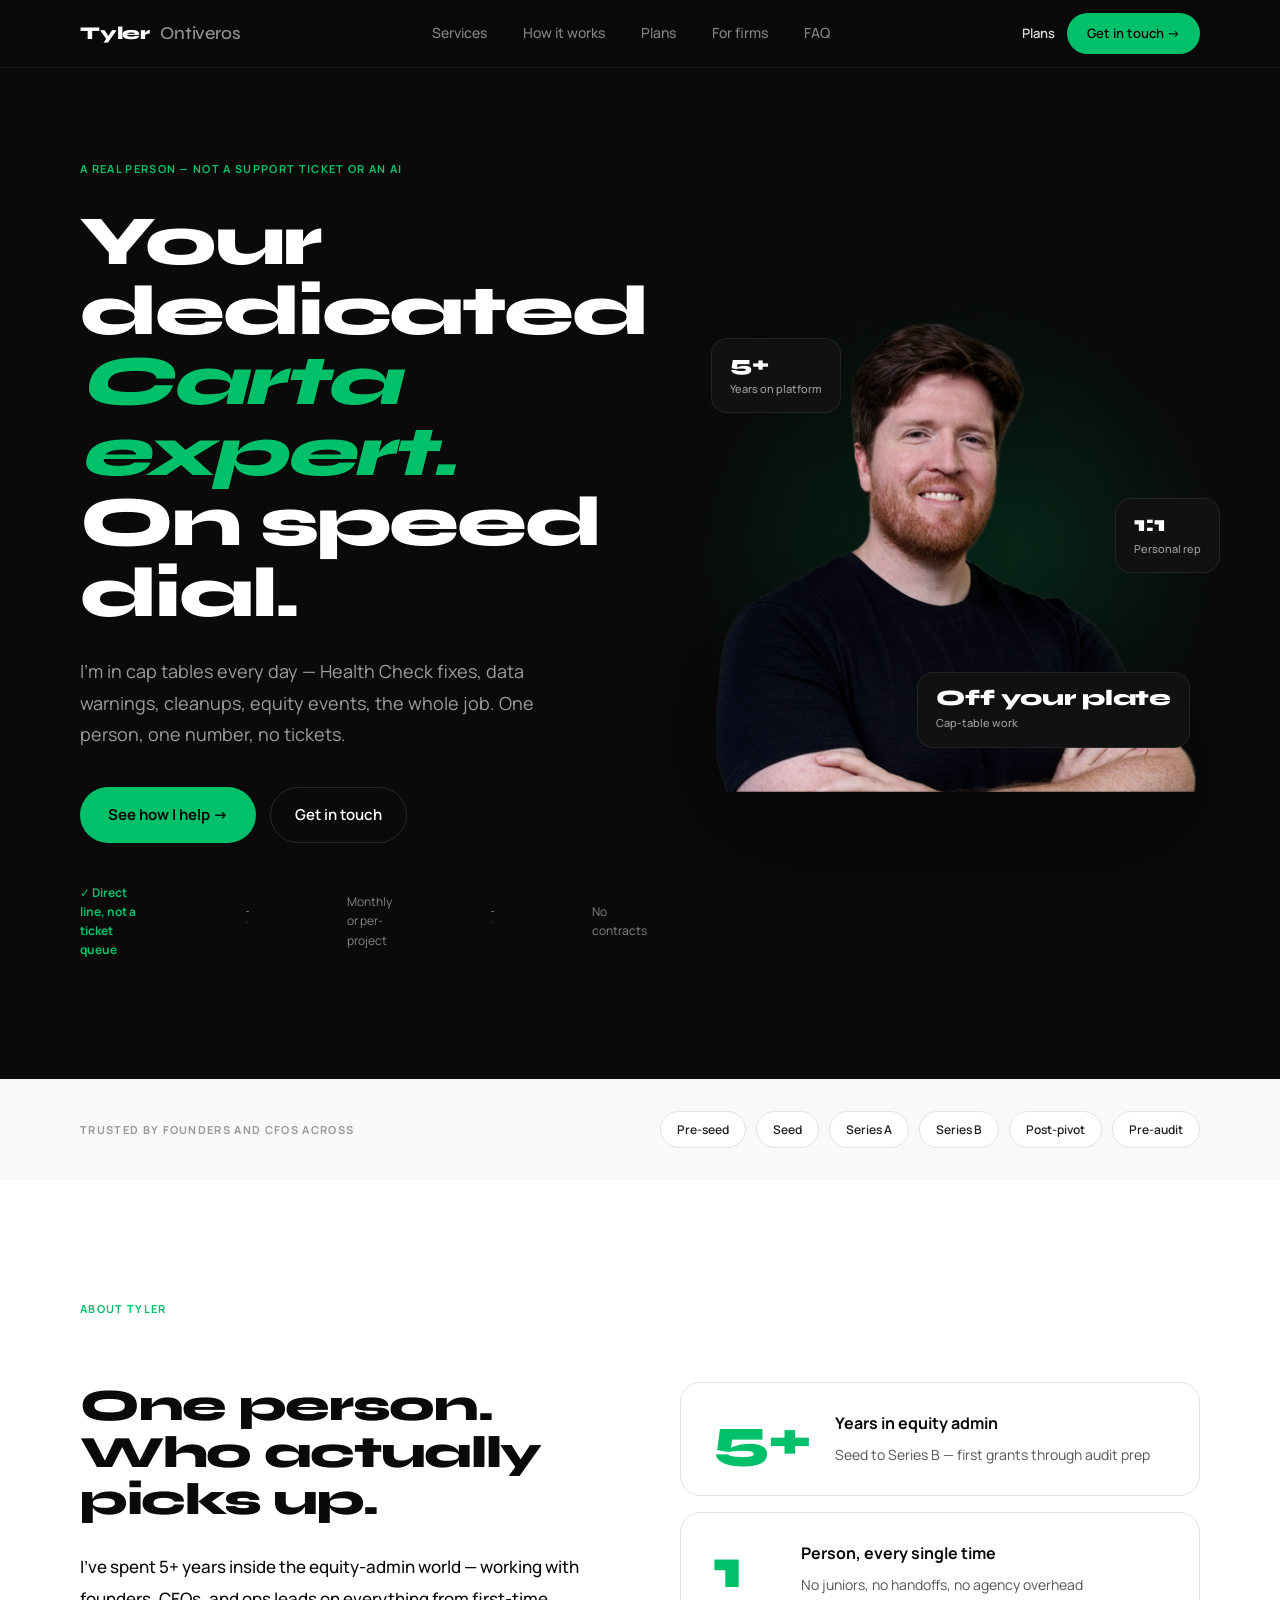
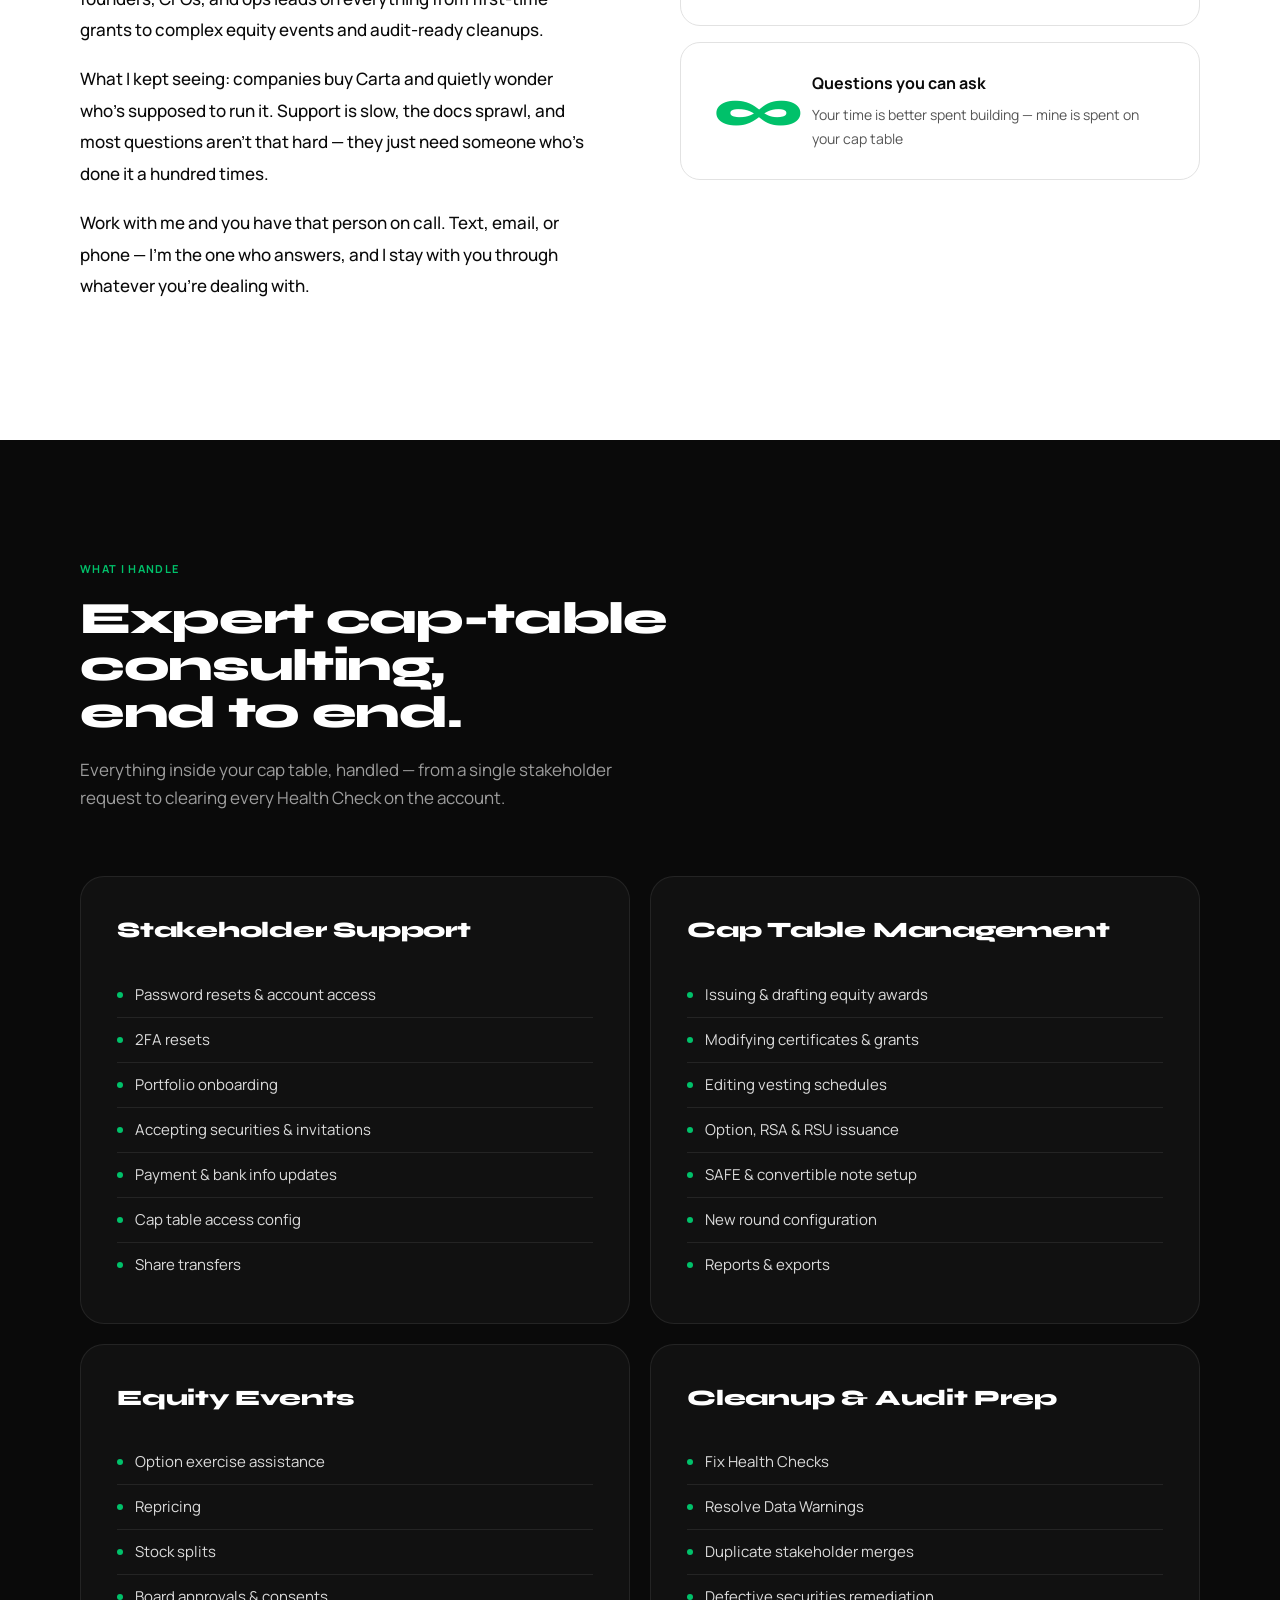
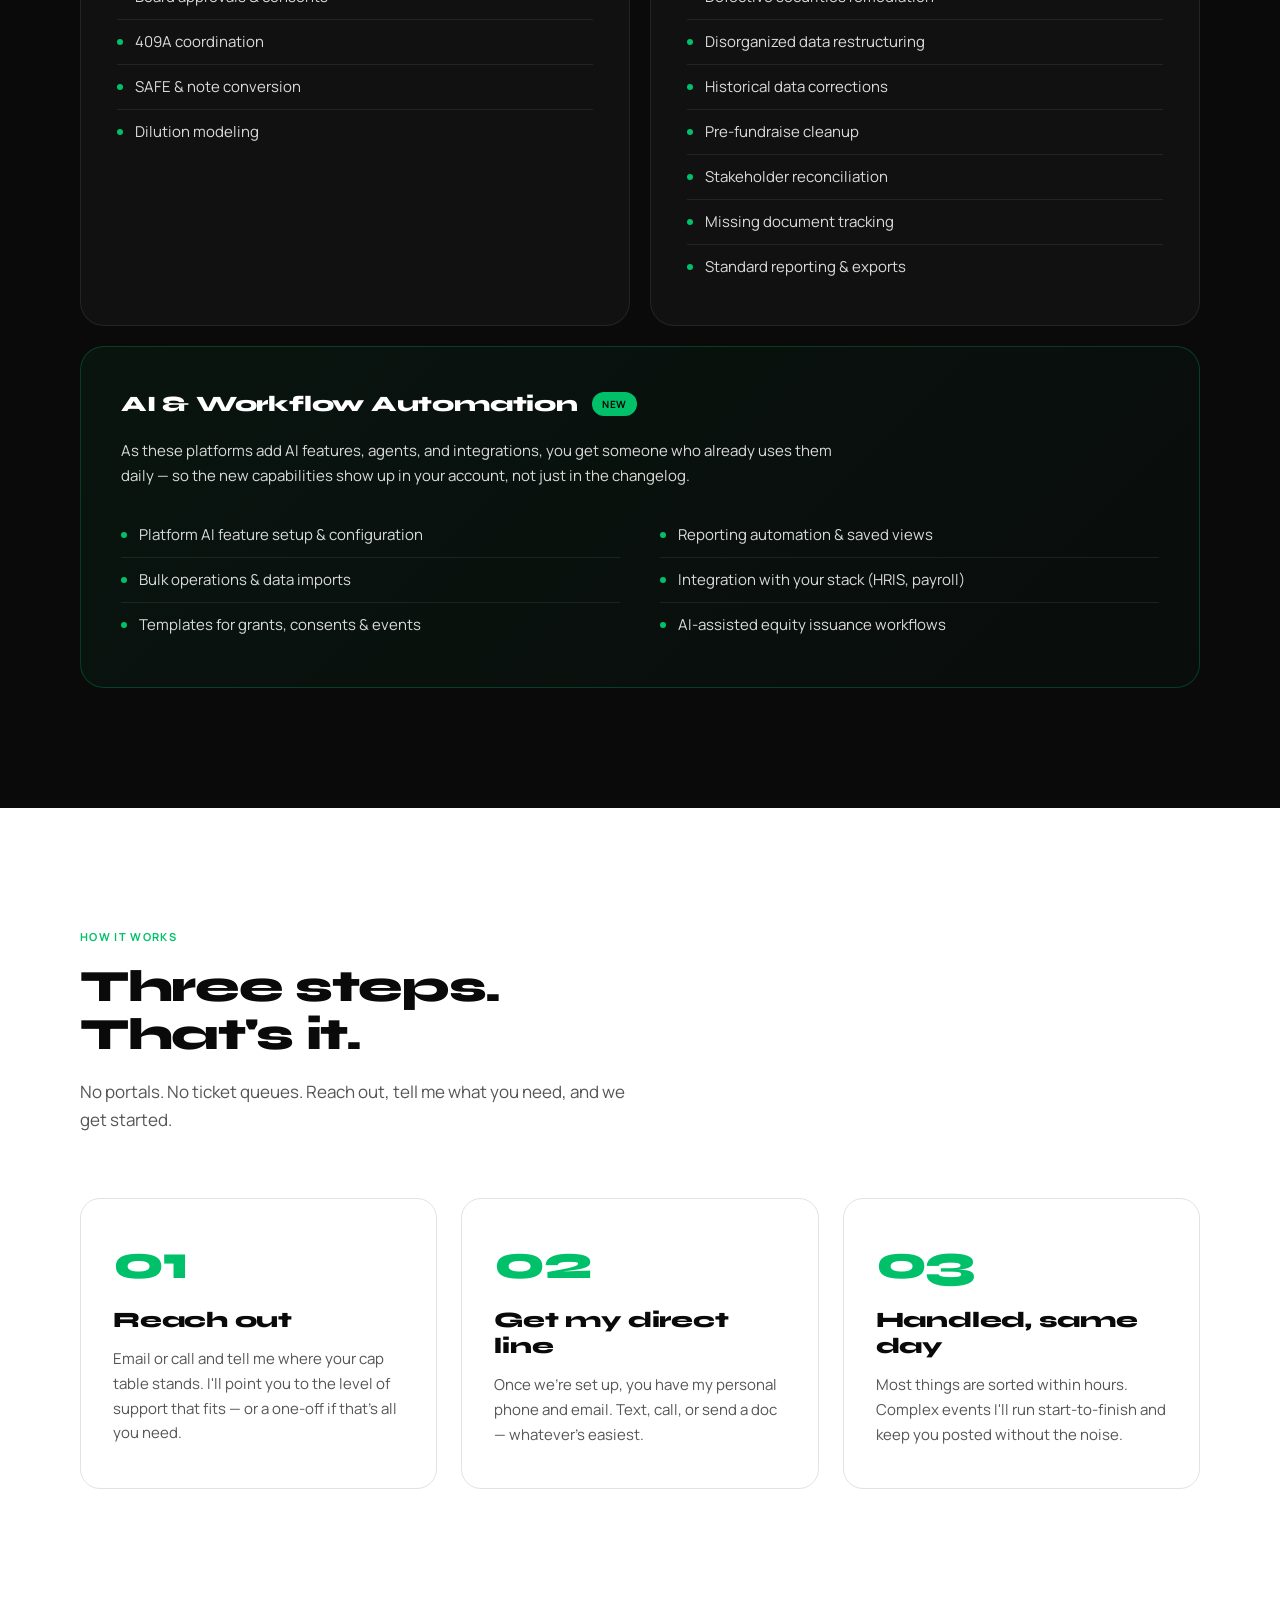
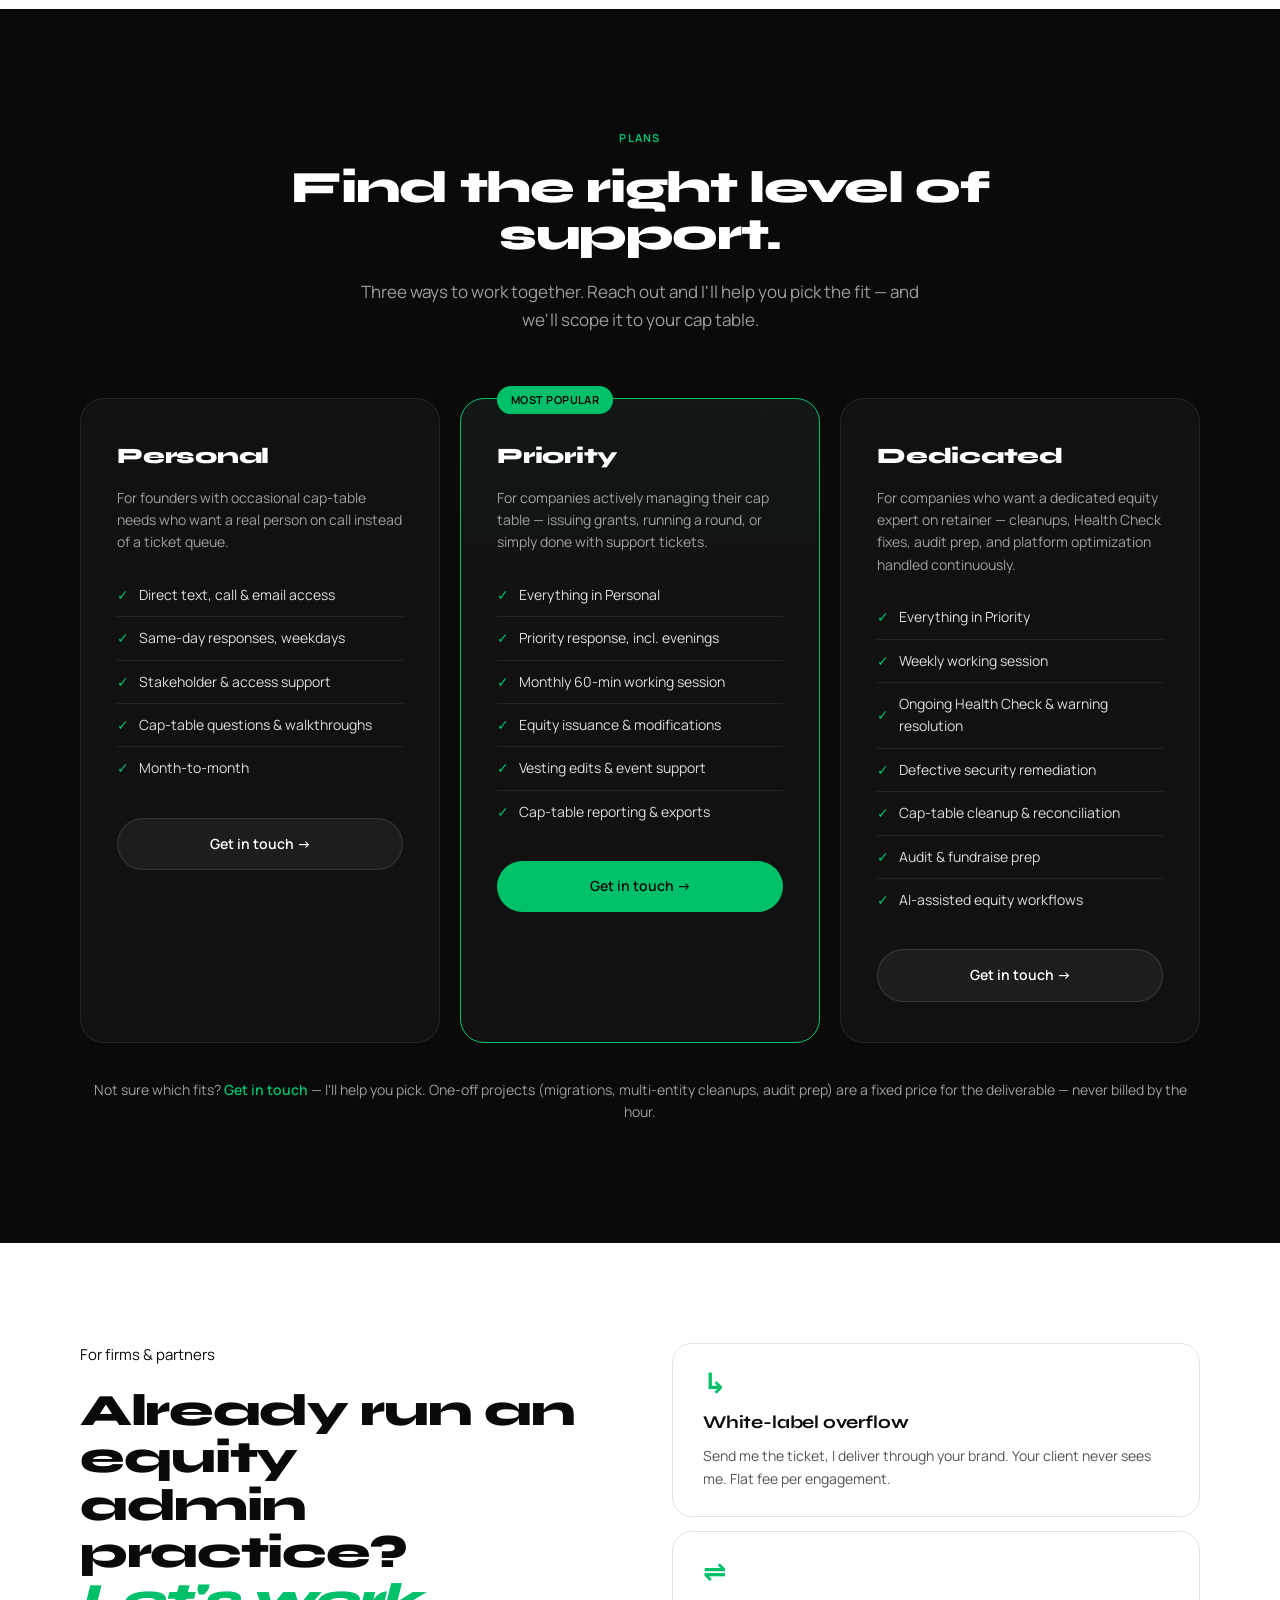
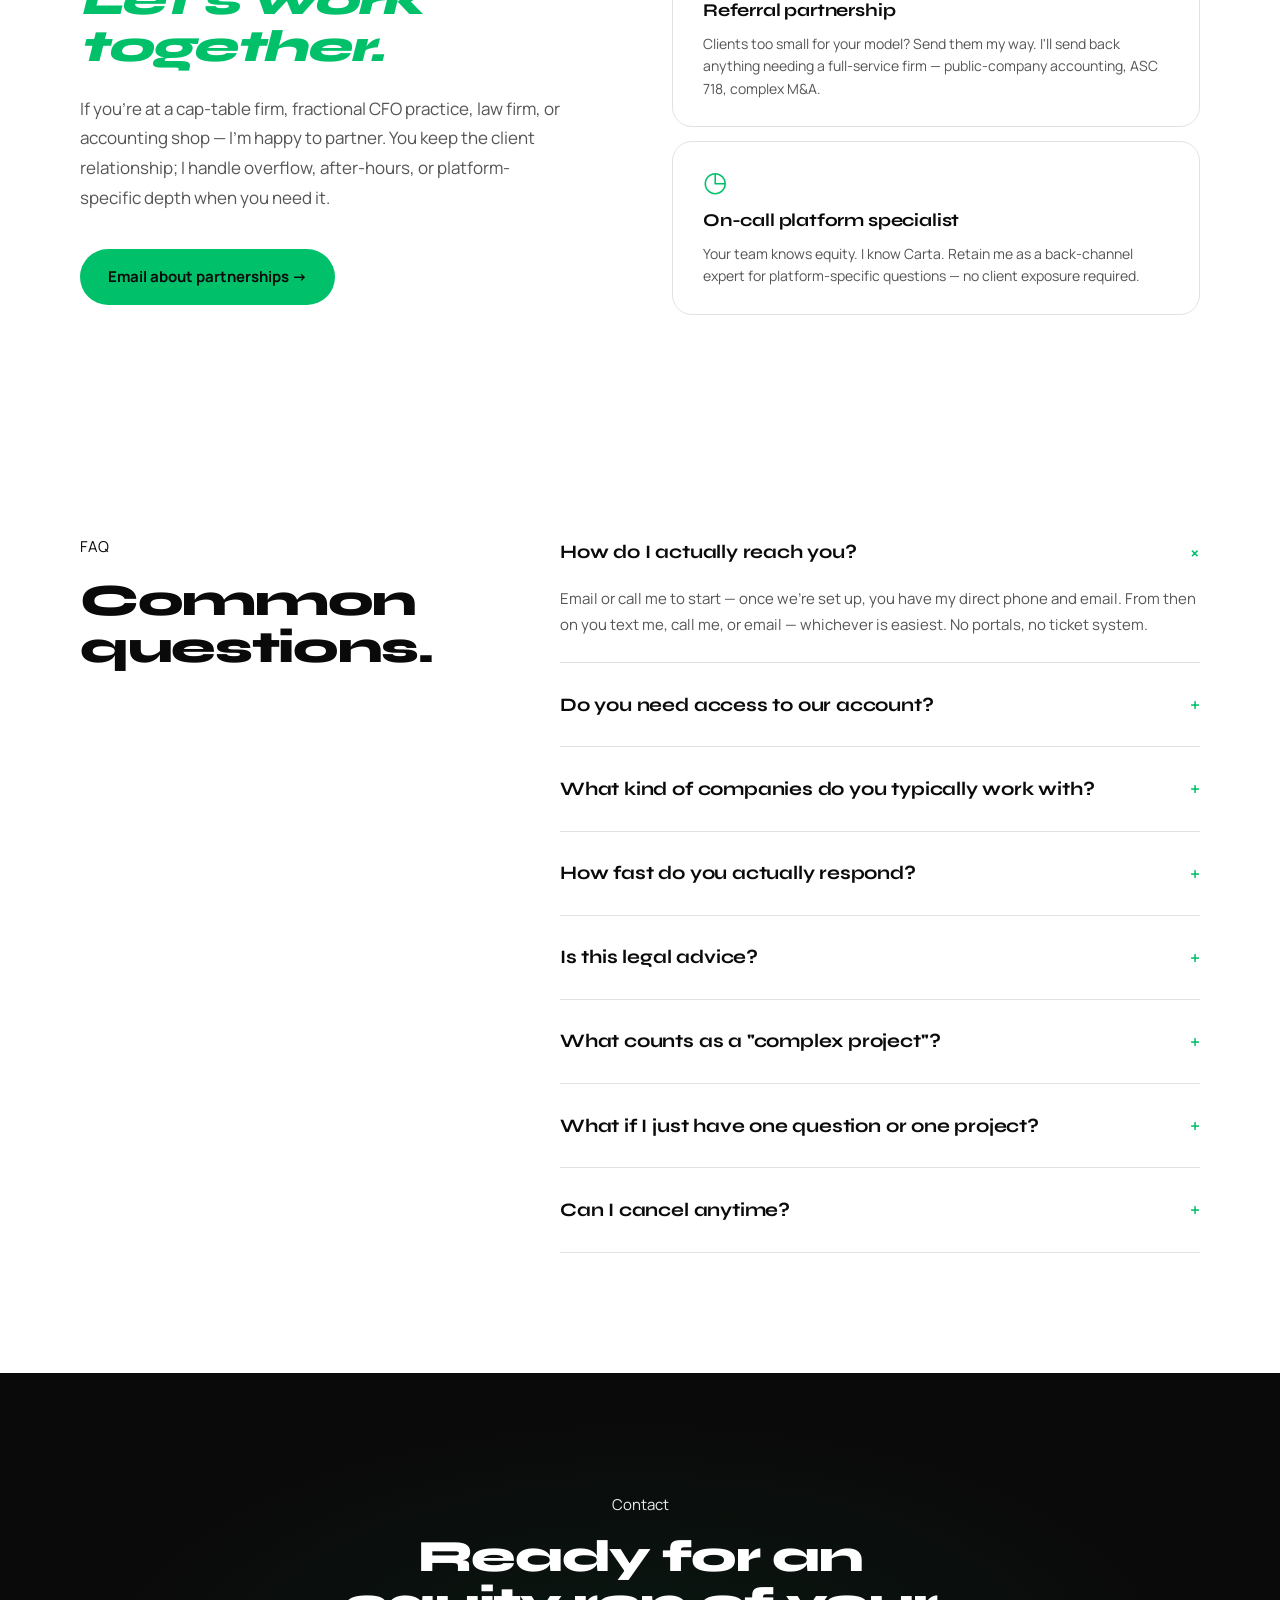
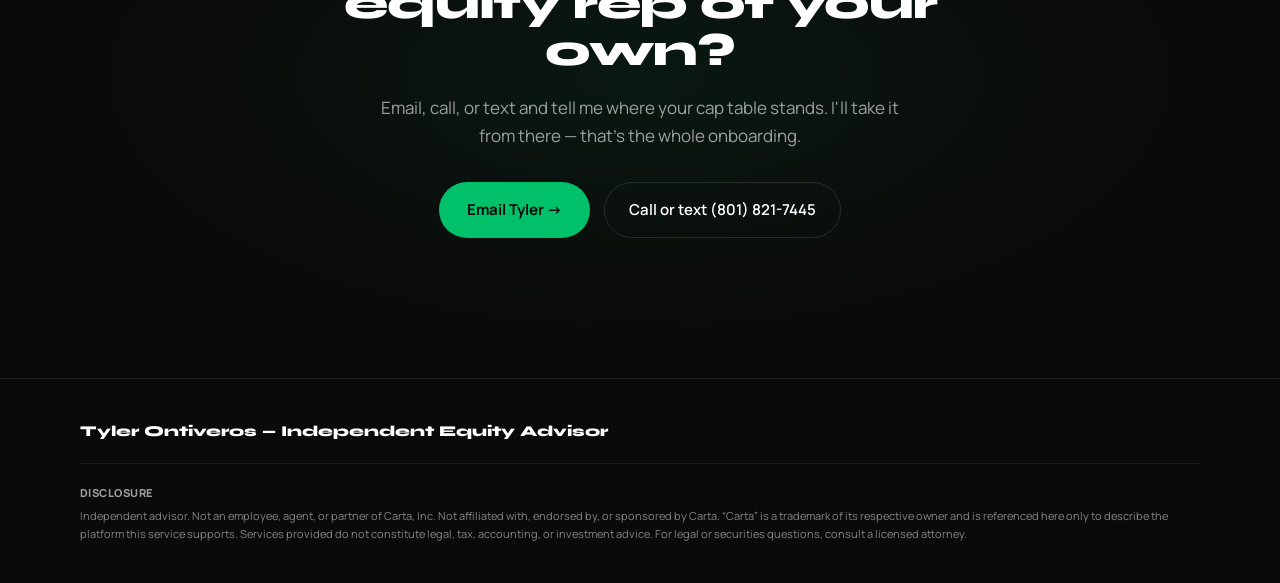
==== commit e3d6bd8c: "Add responsive mobile layout" ====
--- a/index.html
+++ b/index.html
@@ -1,6 +1,6 @@
 <!DOCTYPE html>
 <html lang="en"><head>
-<meta charset="UTF-8"><meta name="viewport" content="width=1440">
+<meta charset="UTF-8"><meta name="viewport" content="width=device-width, initial-scale=1">
 <title>Tyler Ontiveros — Independent Equity Advisor</title>
 <link rel="stylesheet" href="colors_and_type.css">
 <style>
@@ -542,4 +542,56 @@
   </div>
 </footer>
 
+<style>
+  /* ─── Responsive / mobile ─── */
+  @media (max-width: 820px) {
+    :root { --page-pad: 22px; }
+
+    /* tighten vertical rhythm (!important beats inline section padding) */
+    .section { padding-top: 60px !important; padding-bottom: 60px !important; }
+    .hero { padding-top: 36px; padding-bottom: 52px; }
+    .cta-wrap { padding-top: 68px; padding-bottom: 68px; }
+    .section-head { margin-bottom: 40px; }
+
+    /* nav: drop the inline menu, keep a single CTA */
+    .nav-links { display: none; }
+    .nav-cta .btn-ghost { display: none; }
+    .wm { font-size: 15px; }
+
+    /* hero stacks; portrait below text */
+    .hero-inner { grid-template-columns: 1fr; gap: 28px; }
+    .hero h1, .hero .lede { max-width: 100%; }
+    .hero-cta { flex-wrap: wrap; }
+    .hero-cta .btn { flex: 1 1 auto; justify-content: center; }
+    .hero-fine { flex-wrap: wrap; gap: 8px 14px; }
+
+    /* portrait: image + credential cards stack and center */
+    .portrait-wrap { min-height: auto; flex-direction: column; align-items: center; gap: 14px; }
+    .portrait-wrap::before { width: 300px; height: 300px; }
+    .portrait-img { width: min(80vw, 320px); }
+    .credential { position: static; top: auto; right: auto; bottom: auto; left: auto; width: 100%; max-width: 320px; }
+
+    /* one-column everywhere */
+    .about-wrap { grid-template-columns: 1fr; gap: 32px; }
+    .svc-grid { grid-template-columns: 1fr; }
+    .svc-card--ai { grid-column: auto; }
+    .svc-ai-cols { grid-template-columns: 1fr; gap: 0; }
+    .how-grid { grid-template-columns: 1fr; }
+    .pricing-grid { grid-template-columns: 1fr; }
+    .plan-desc { min-height: 0; }
+    .faq-wrap { grid-template-columns: 1fr; gap: 28px; }
+    .firms-wrap { grid-template-columns: 1fr !important; gap: 32px; }
+
+    /* CTA buttons stack full-width */
+    .cta-btns { flex-wrap: wrap; }
+    .cta-btns .btn { flex: 1 1 auto; justify-content: center; }
+  }
+
+  @media (max-width: 420px) {
+    .plan { padding: 30px 24px; }
+    .svc-card { padding: 28px 24px; }
+    .how-card { padding: 32px 26px; }
+  }
+</style>
+
 </body></html>
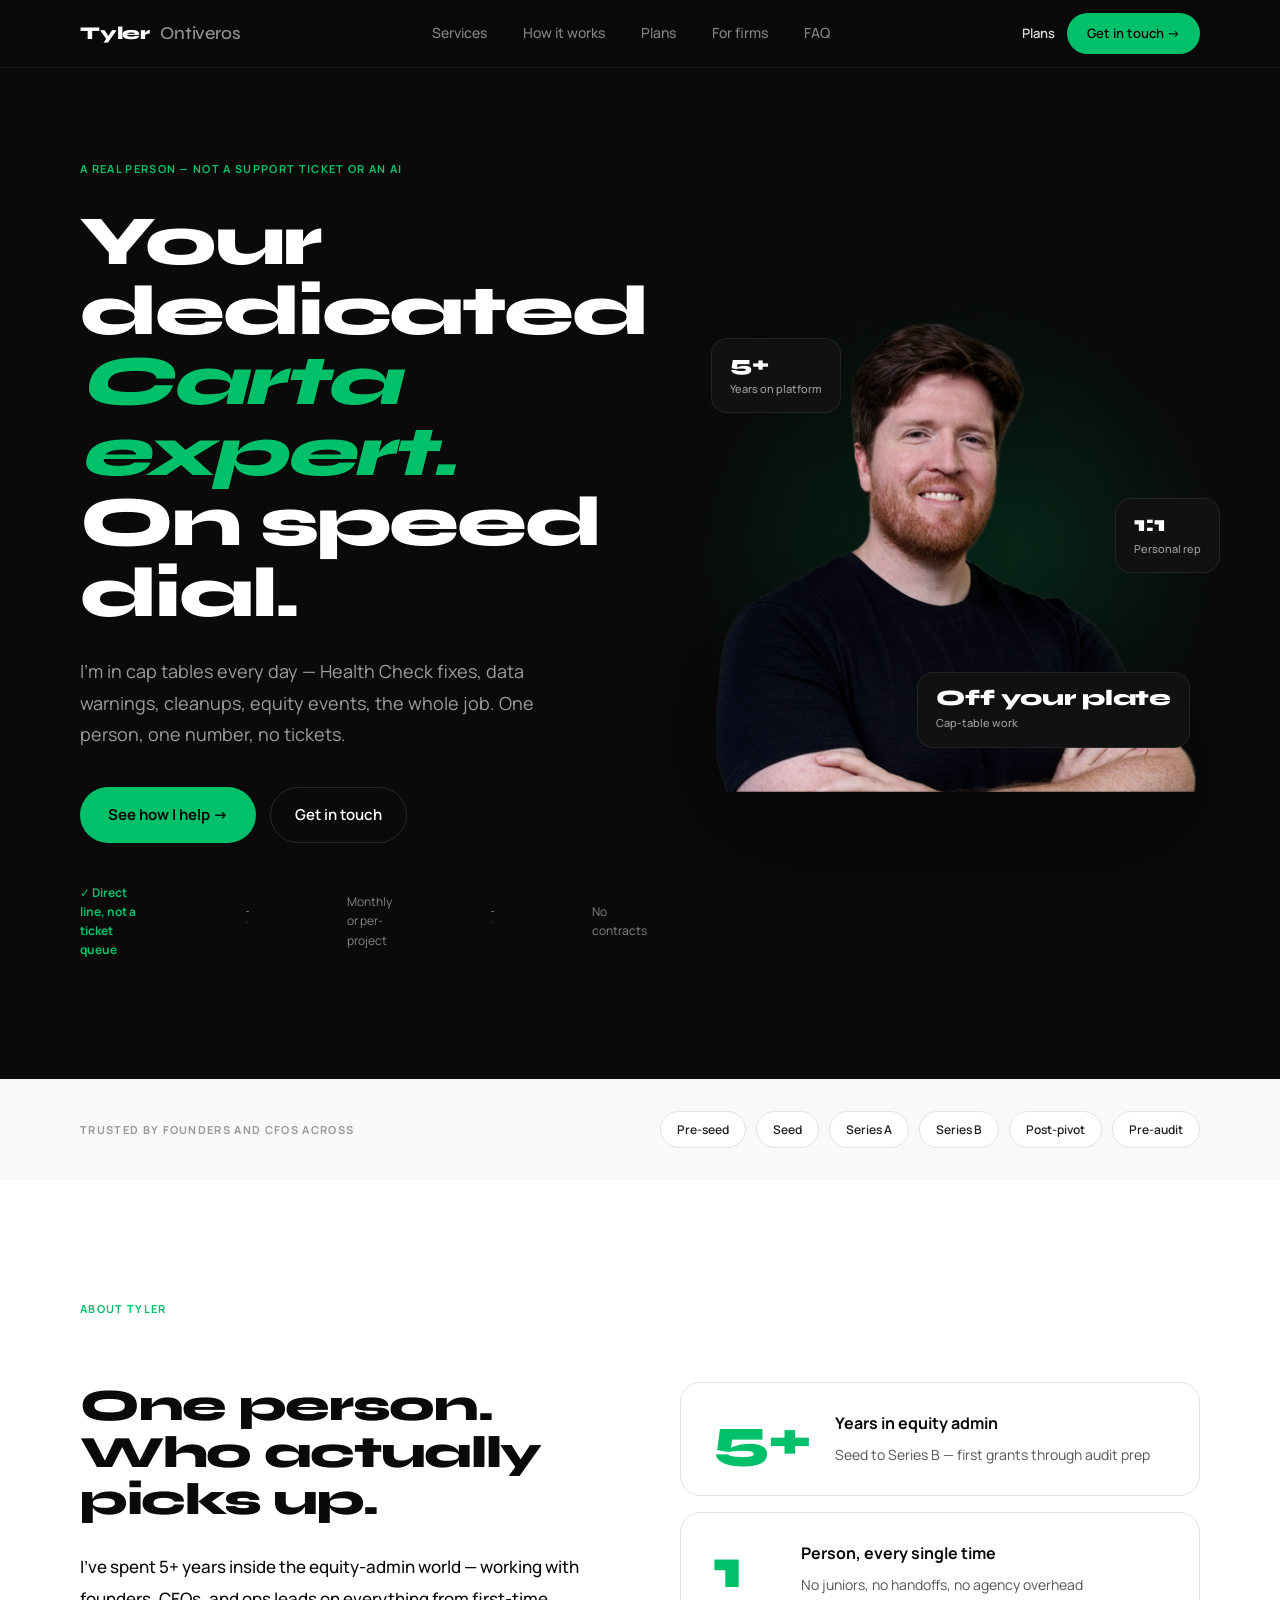
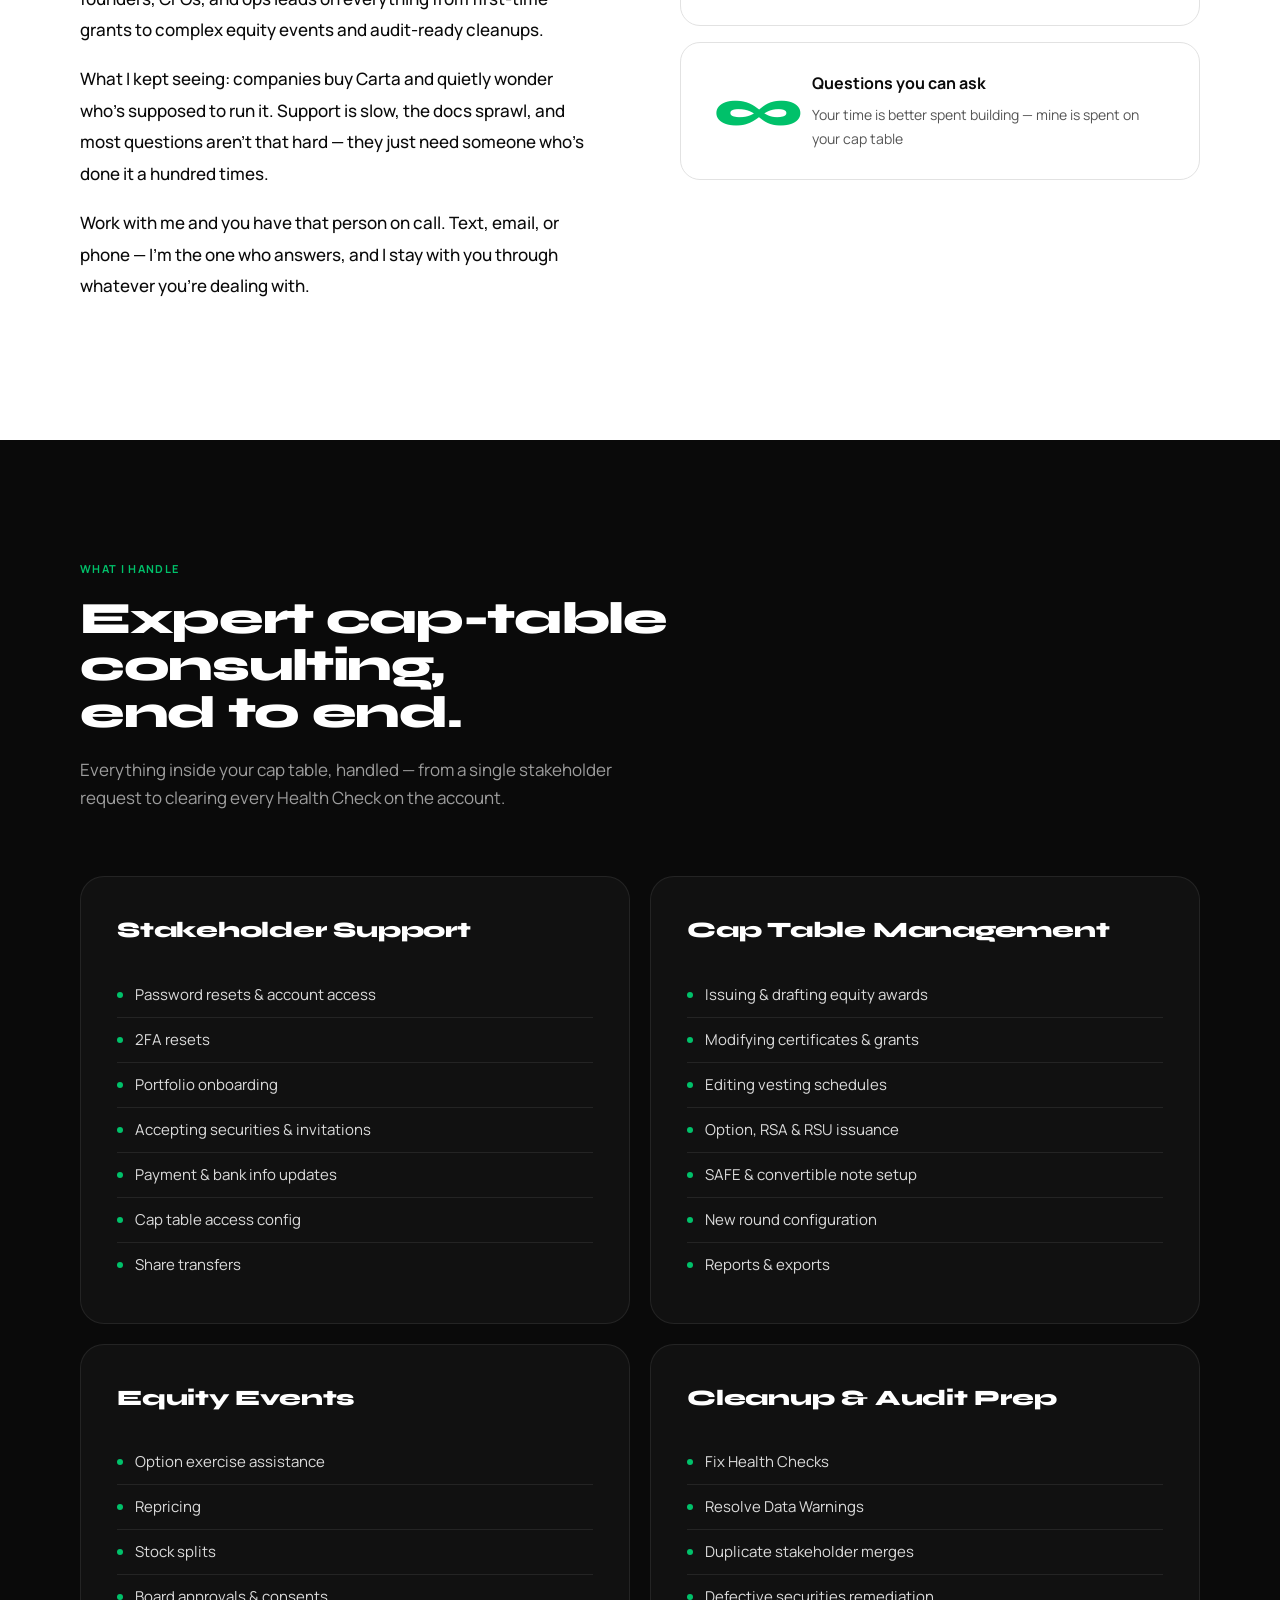
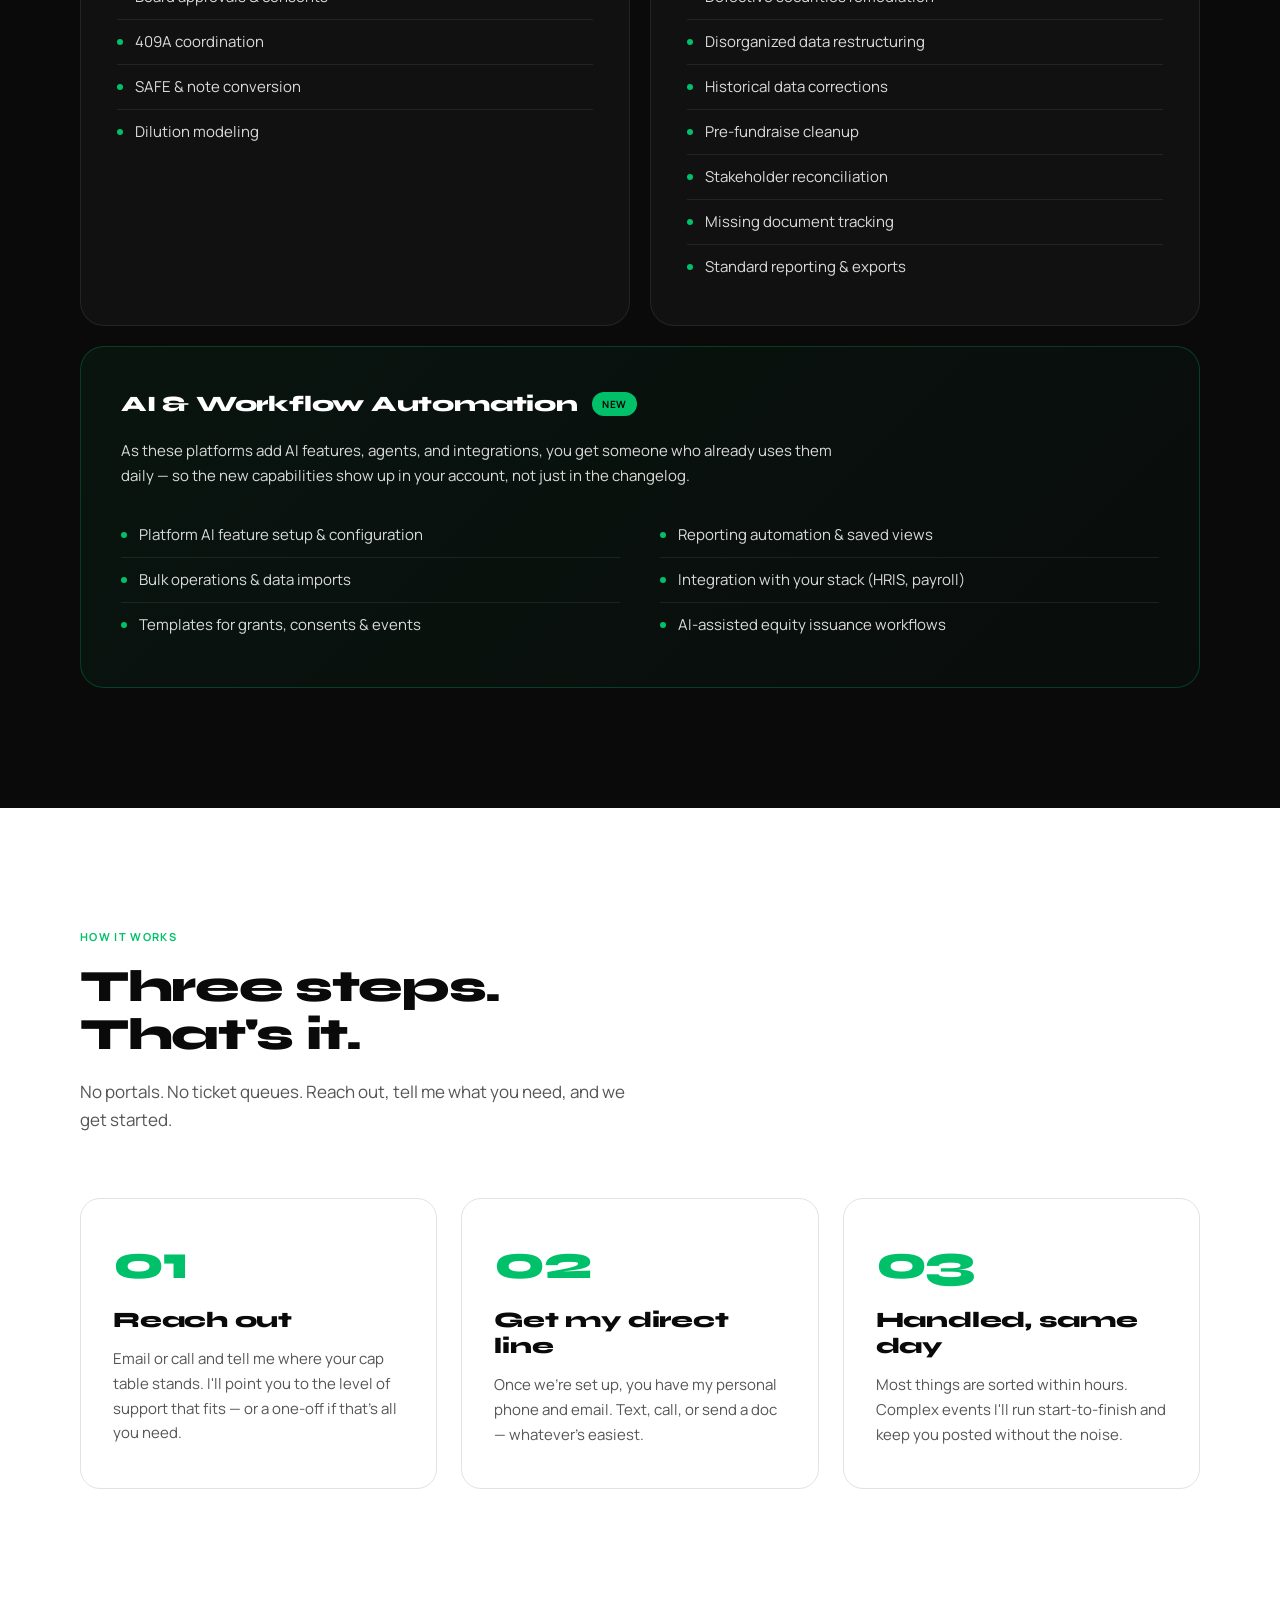
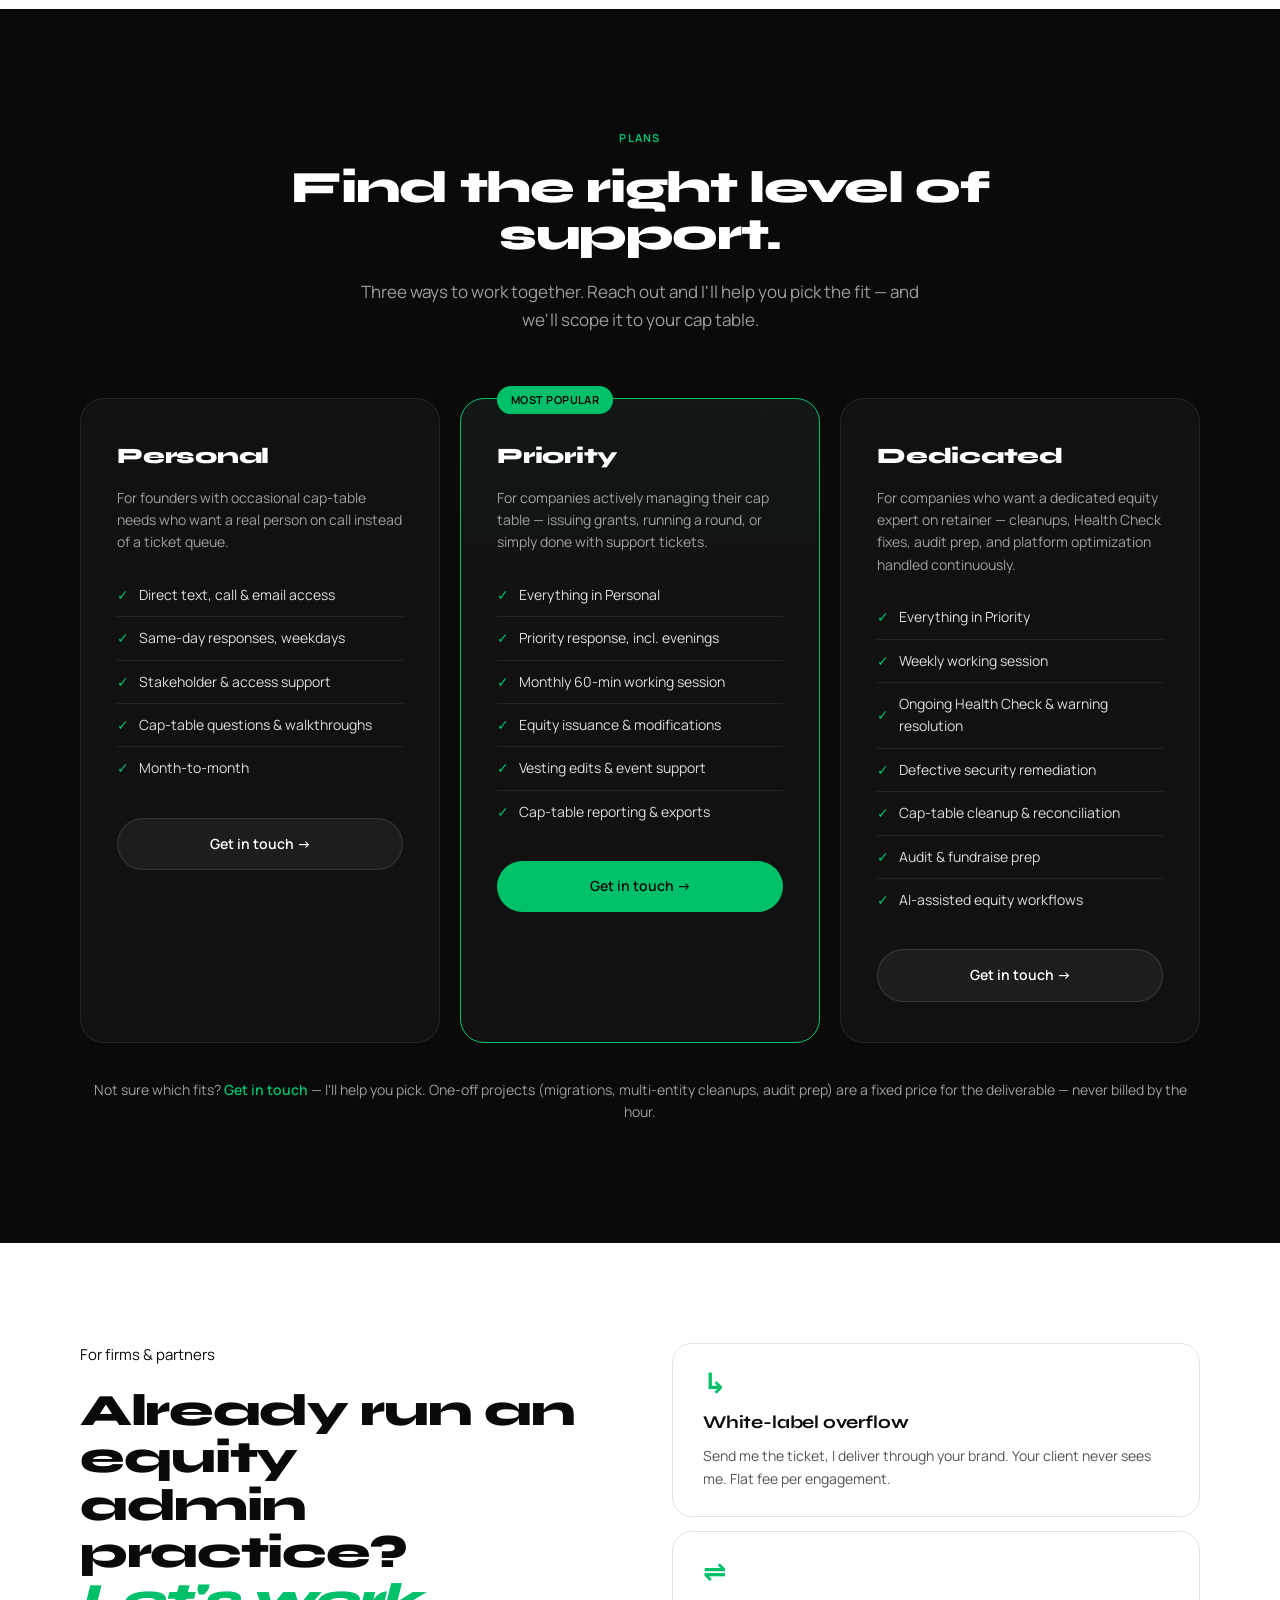
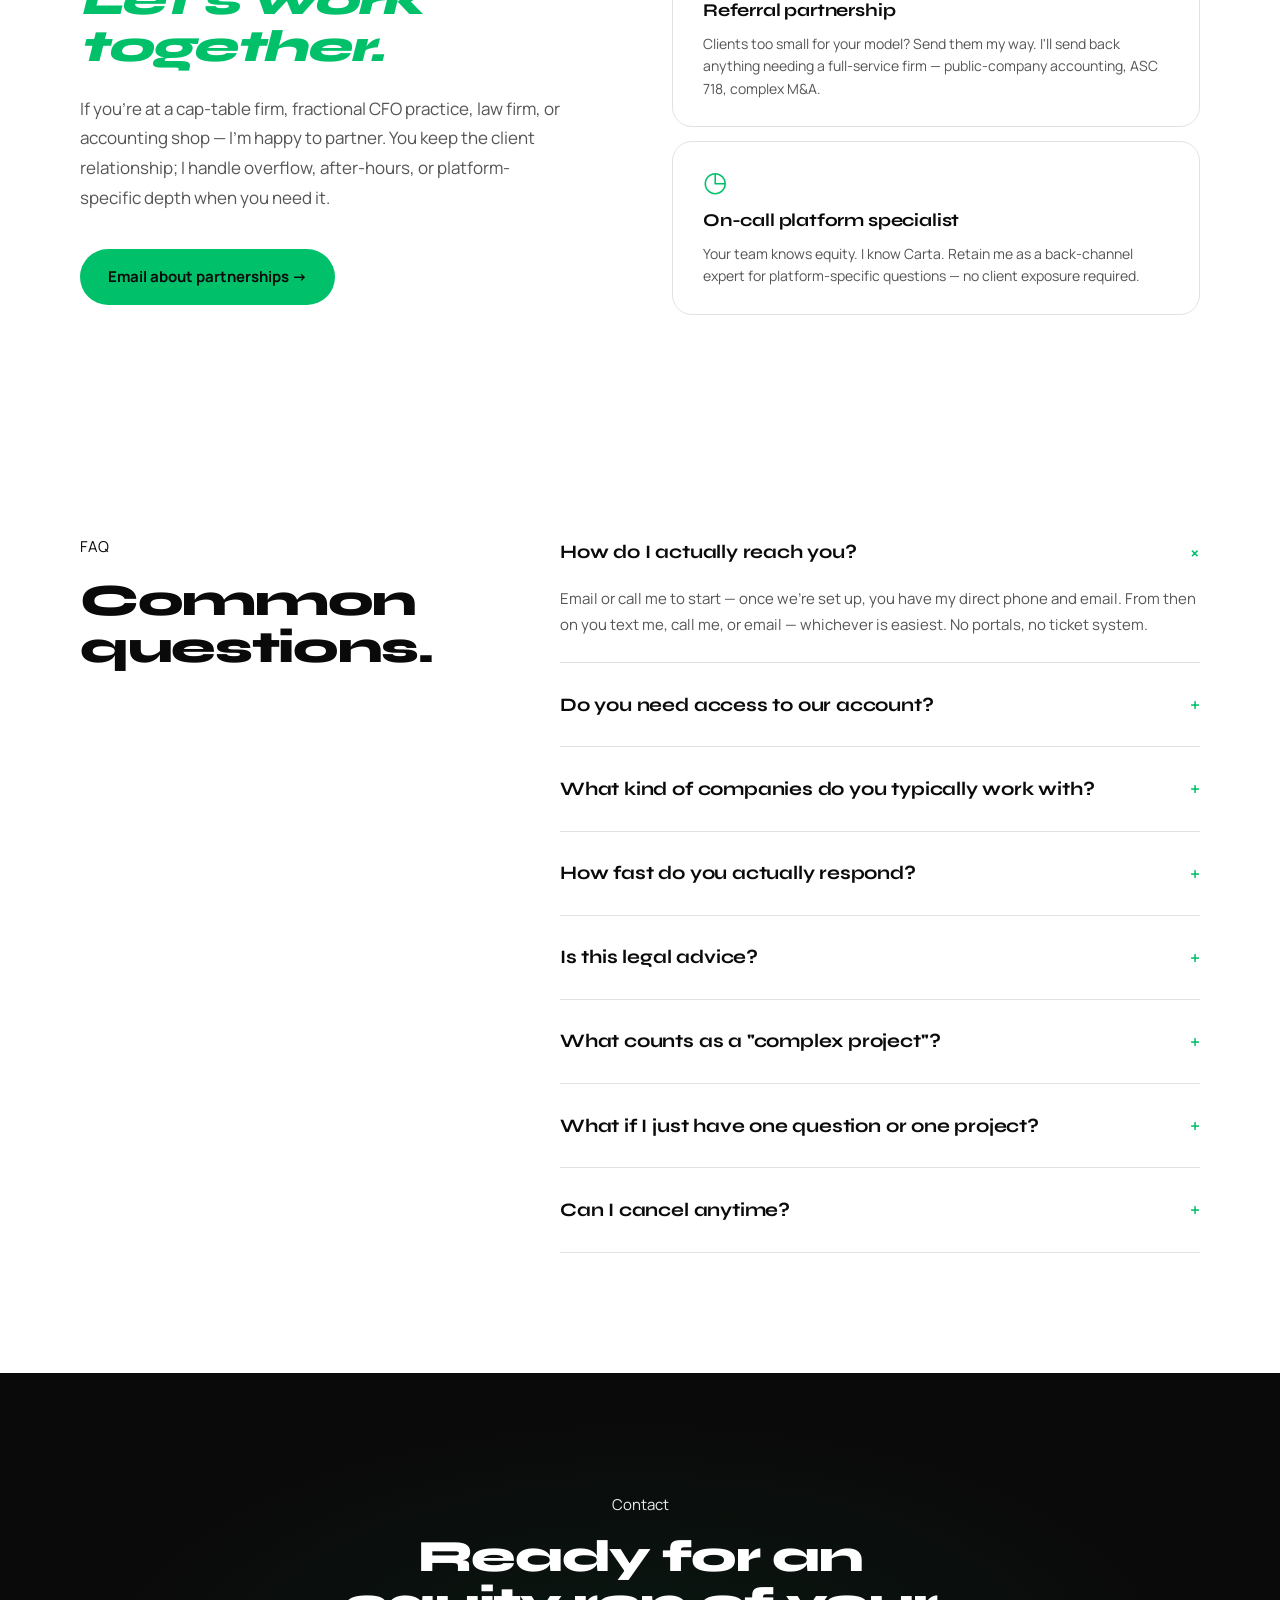
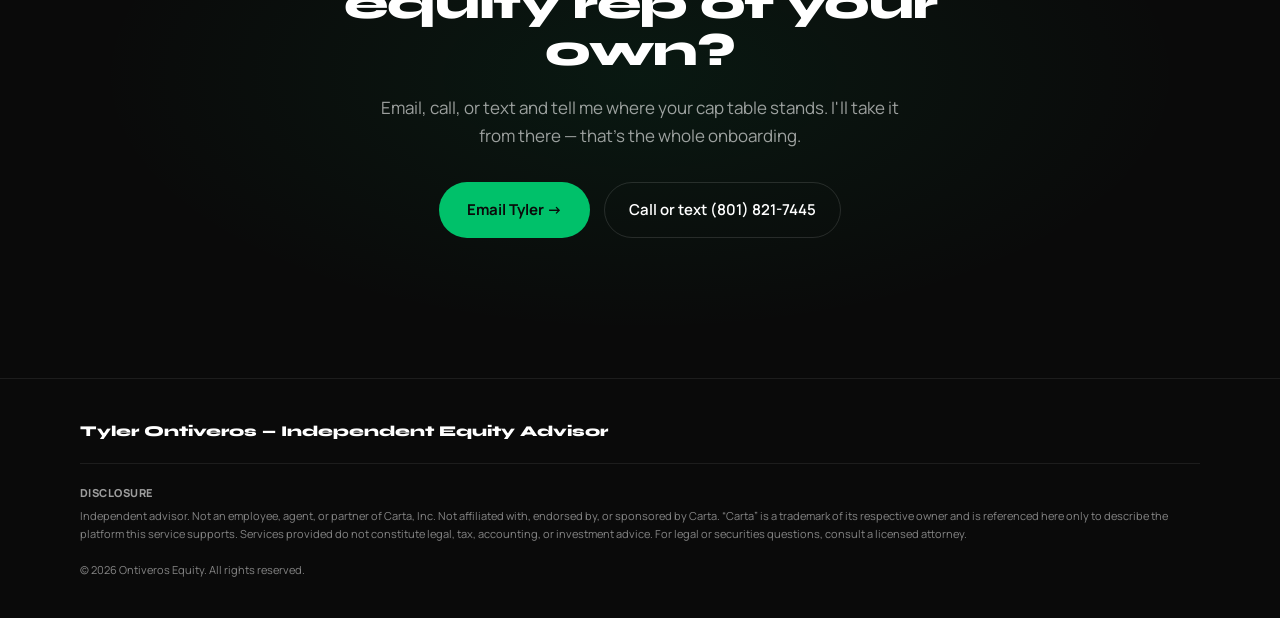
==== commit aaf39a15: "Add footer copyright, social/OG tags, favicon, share image" ====
--- a/index.html
+++ b/index.html
@@ -2,6 +2,19 @@
 <html lang="en"><head>
 <meta charset="UTF-8"><meta name="viewport" content="width=device-width, initial-scale=1">
 <title>Tyler Ontiveros — Independent Equity Advisor</title>
+<meta name="description" content="An independent expert who handles your cap table end to end — issuance, cleanups, audit prep, and more. One person, one number, no support tickets.">
+<link rel="icon" href="favicon.svg">
+<meta property="og:type" content="website">
+<meta property="og:url" content="https://ontiverosequity.com/">
+<meta property="og:title" content="Tyler Ontiveros — Independent Equity Advisor">
+<meta property="og:description" content="Your dedicated cap-table expert, on call. Issuance, cleanups, audit prep, and more — handled end to end. One person, one number, no tickets.">
+<meta property="og:image" content="https://ontiverosequity.com/og.png">
+<meta property="og:image:width" content="1200">
+<meta property="og:image:height" content="630">
+<meta name="twitter:card" content="summary_large_image">
+<meta name="twitter:title" content="Tyler Ontiveros — Independent Equity Advisor">
+<meta name="twitter:description" content="Your dedicated cap-table expert, on call. Handled end to end — one person, one number, no tickets.">
+<meta name="twitter:image" content="https://ontiverosequity.com/og.png">
 <link rel="stylesheet" href="colors_and_type.css">
 <style>
   body { background: var(--black); color: var(--on-dark-100); overflow-x: hidden; }
@@ -539,6 +552,7 @@
       <strong style="display: block; font-family: var(--font-body); font-size: 11px; color: var(--on-dark-60); margin-bottom: 6px; letter-spacing: .04em; text-transform: uppercase;">Disclosure</strong>
       Independent advisor. Not an employee, agent, or partner of Carta, Inc. Not affiliated with, endorsed by, or sponsored by Carta. “Carta” is a trademark of its respective owner and is referenced here only to describe the platform this service supports. Services provided do not constitute legal, tax, accounting, or investment advice. For legal or securities questions, consult a licensed attorney.
     </div>
+    <div style="padding-top: 18px; font-size: 11px; color: var(--on-dark-50);">© 2026 Ontiveros Equity. All rights reserved.</div>
   </div>
 </footer>
 
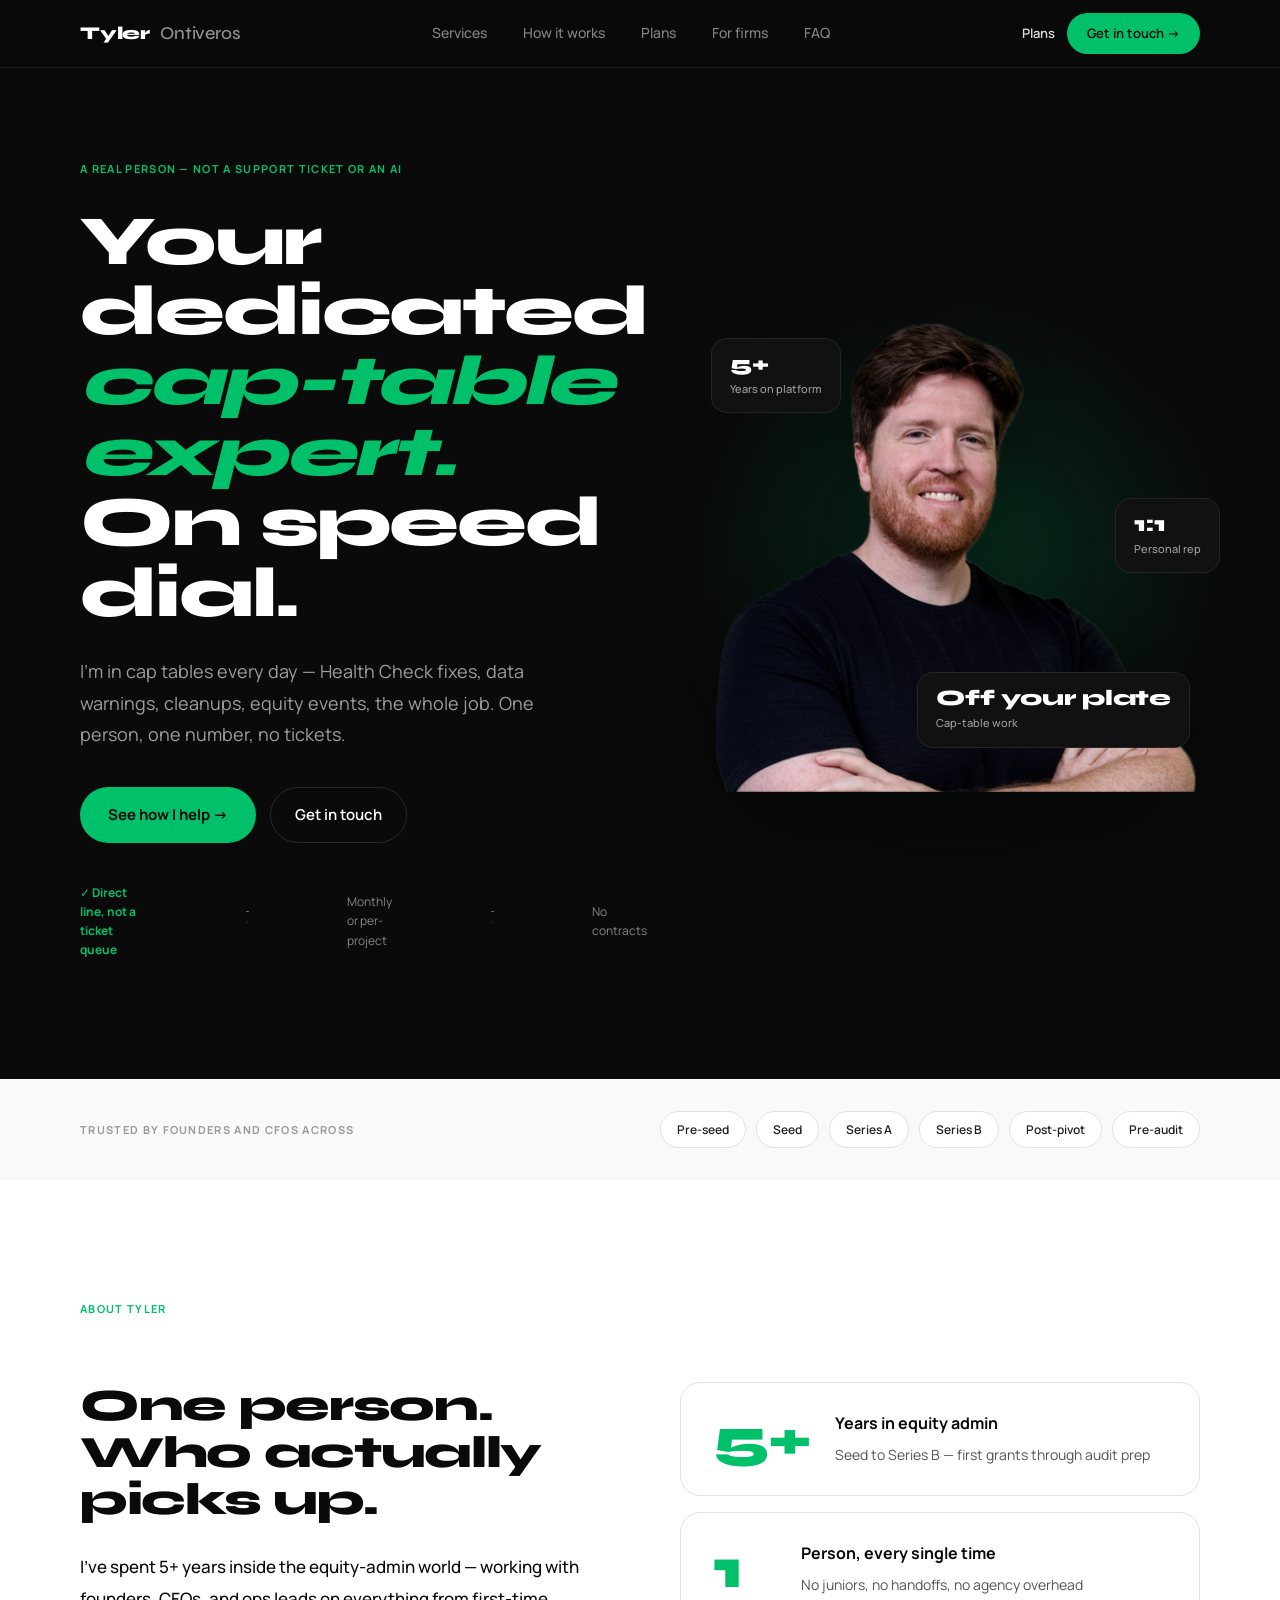
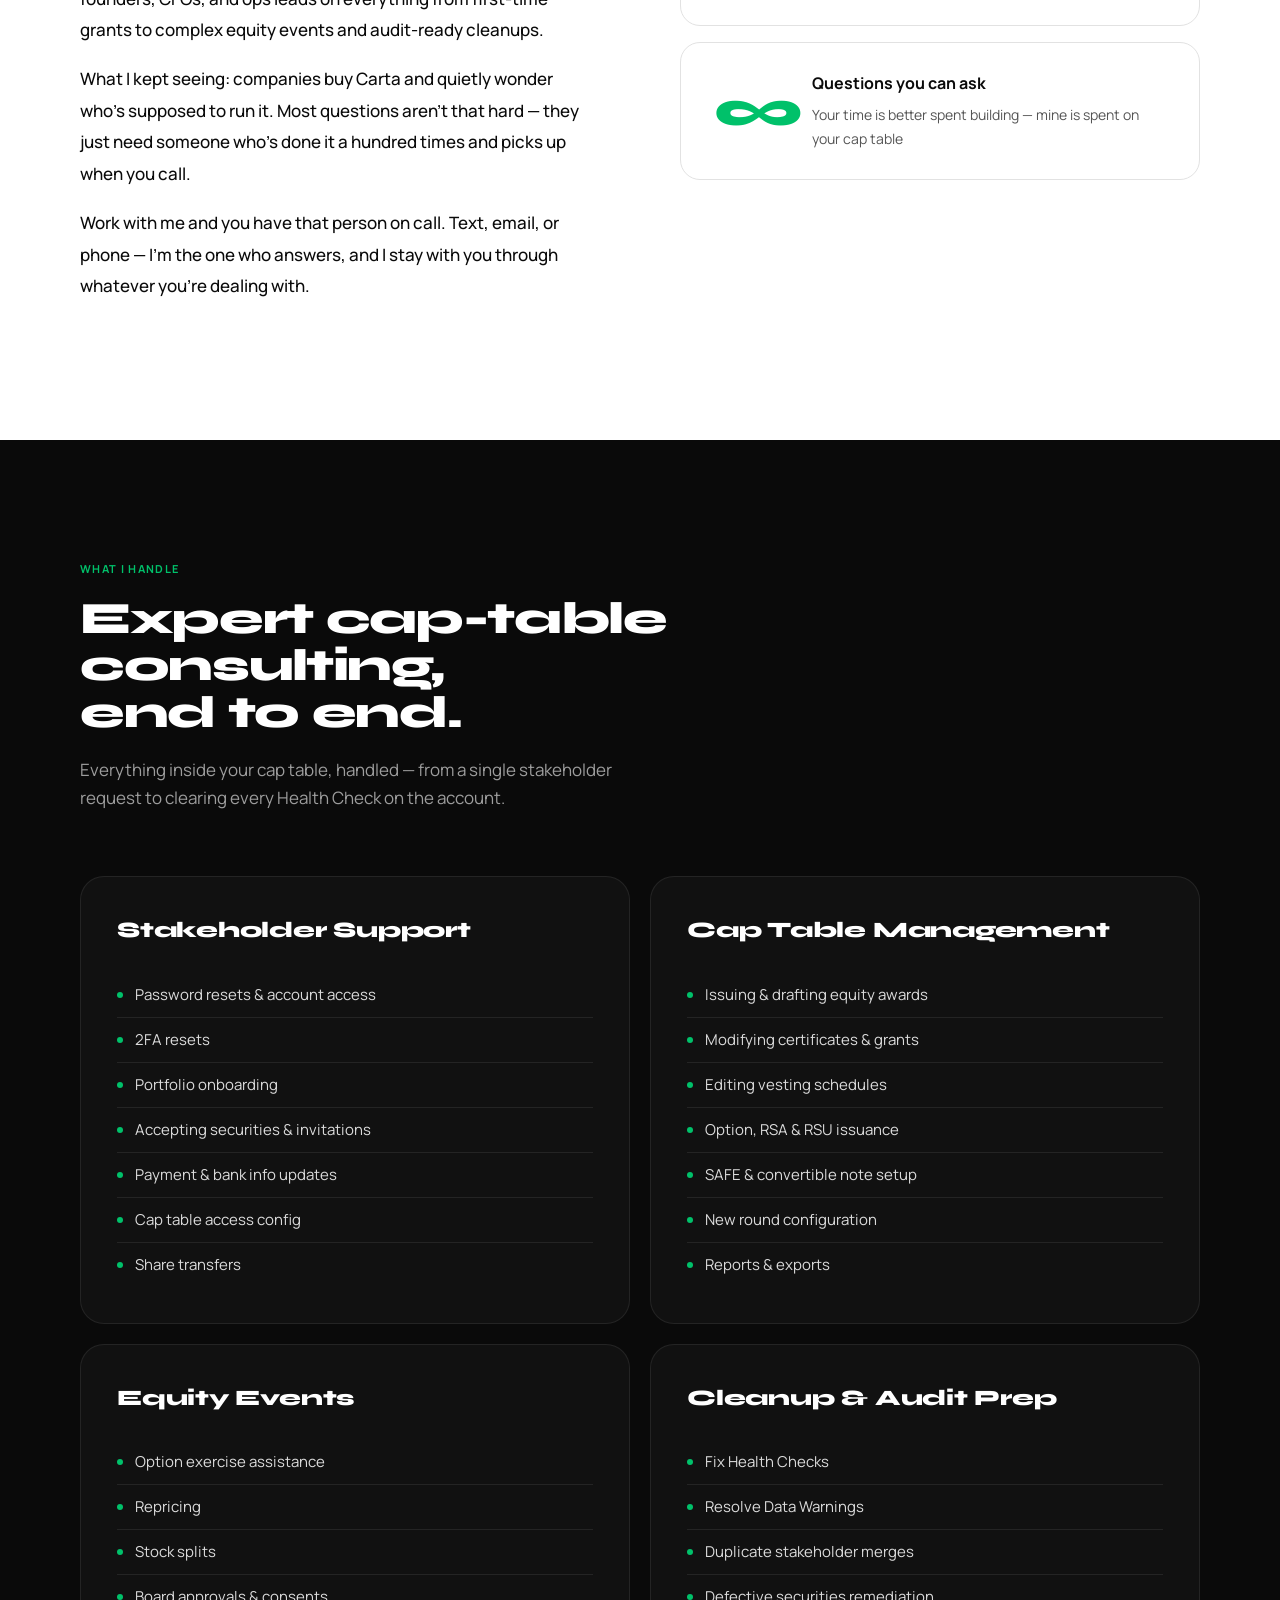
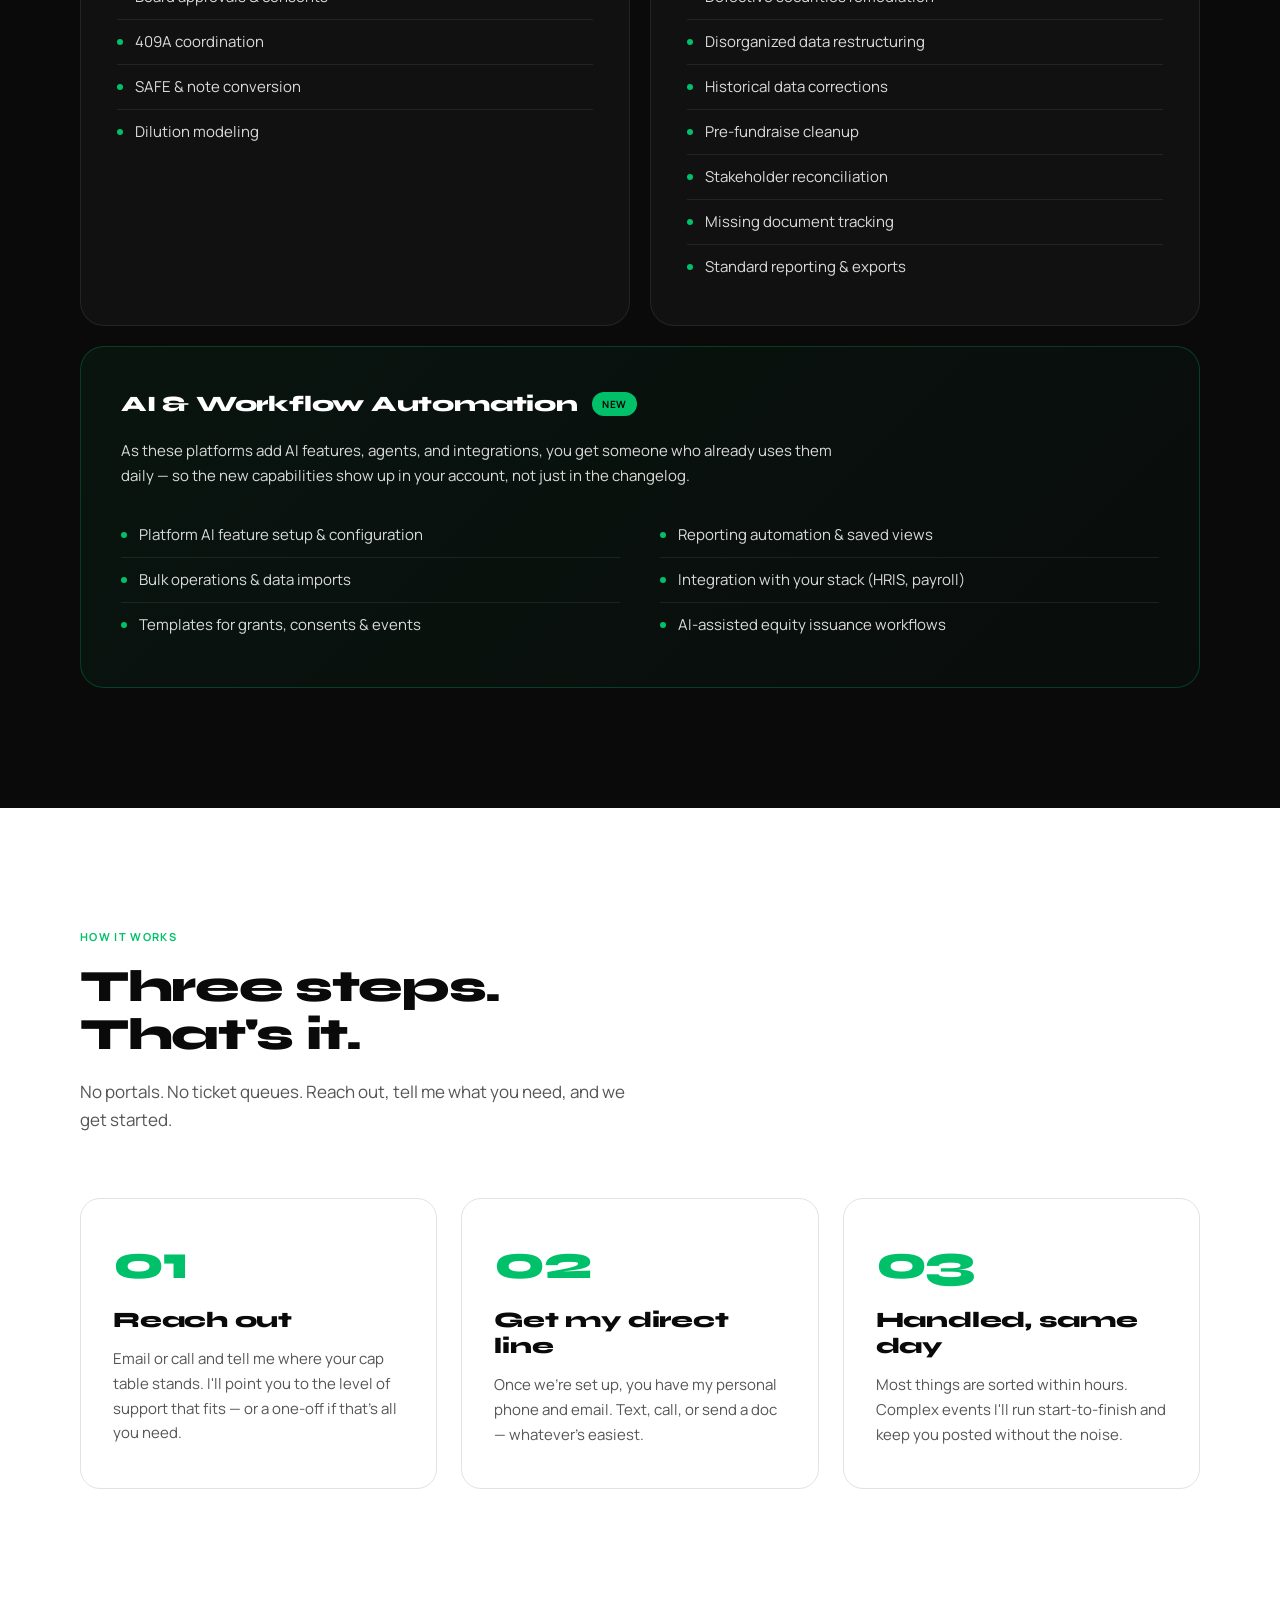
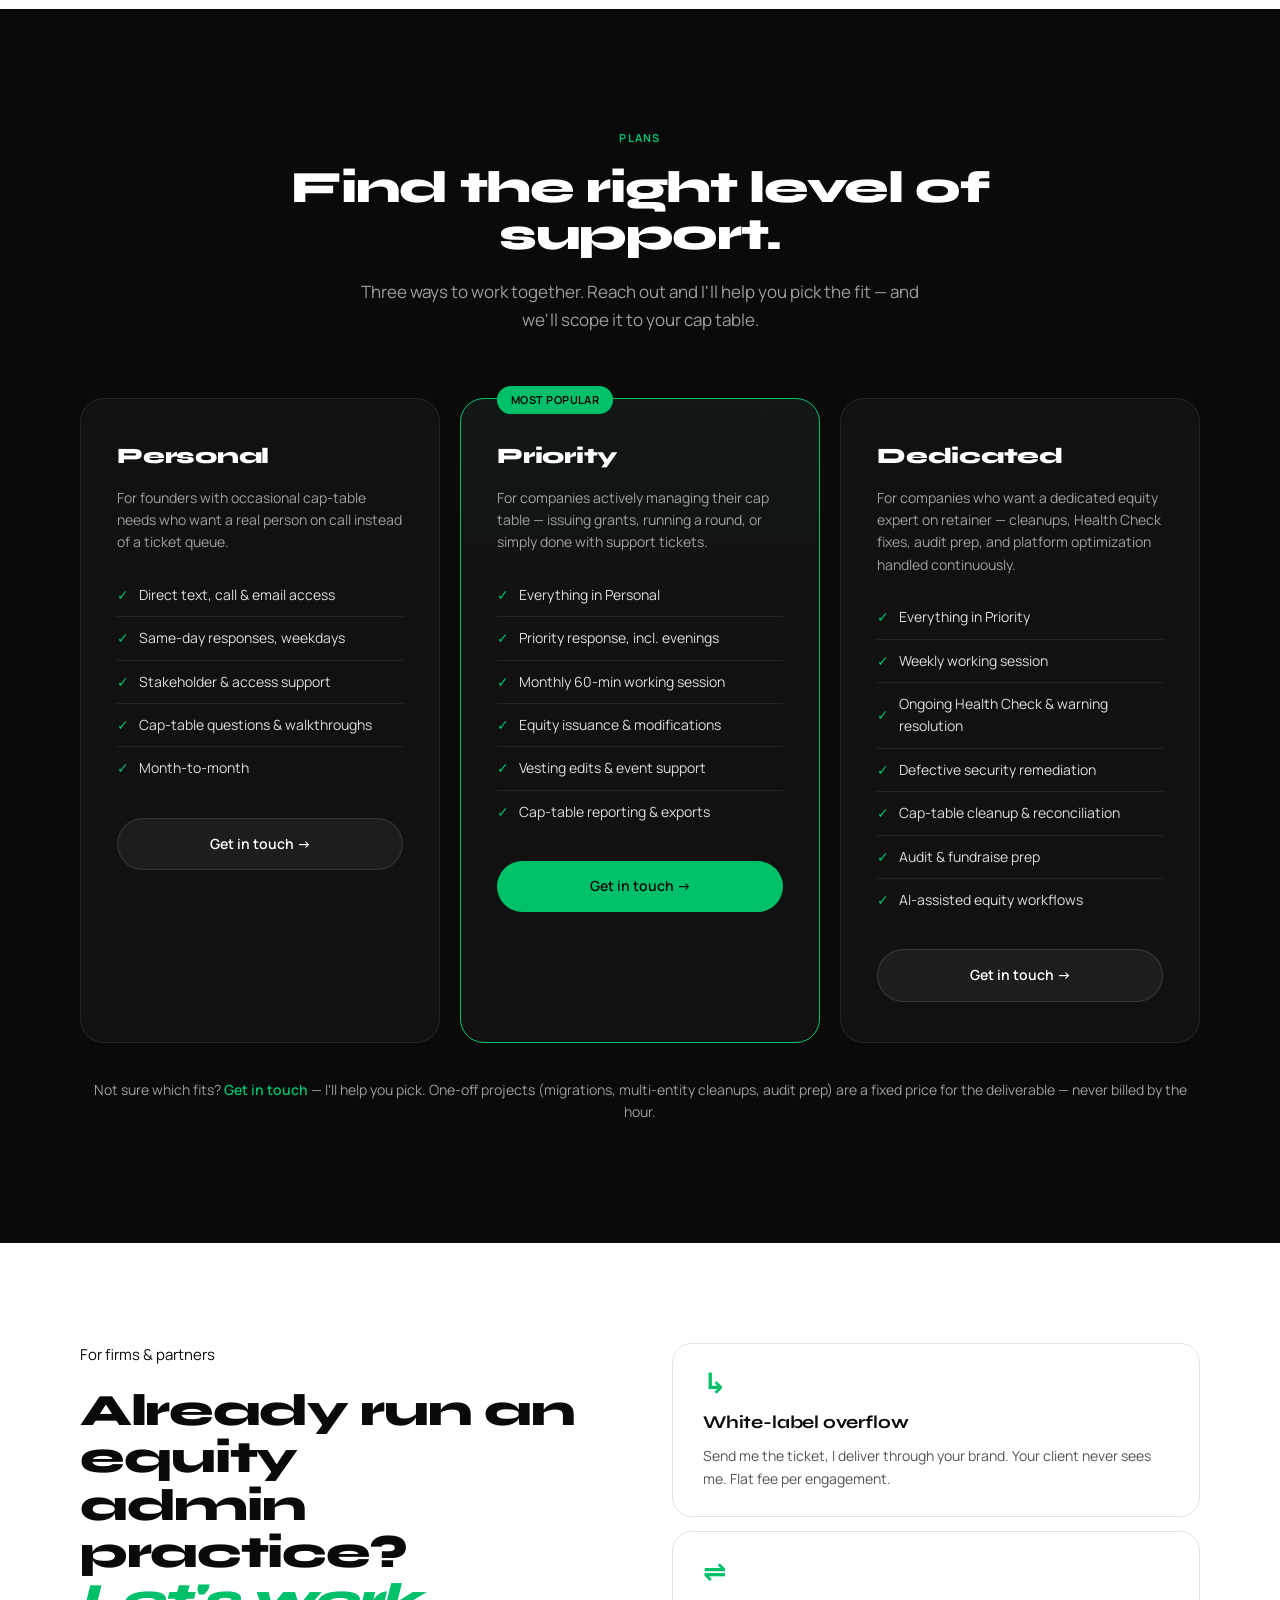
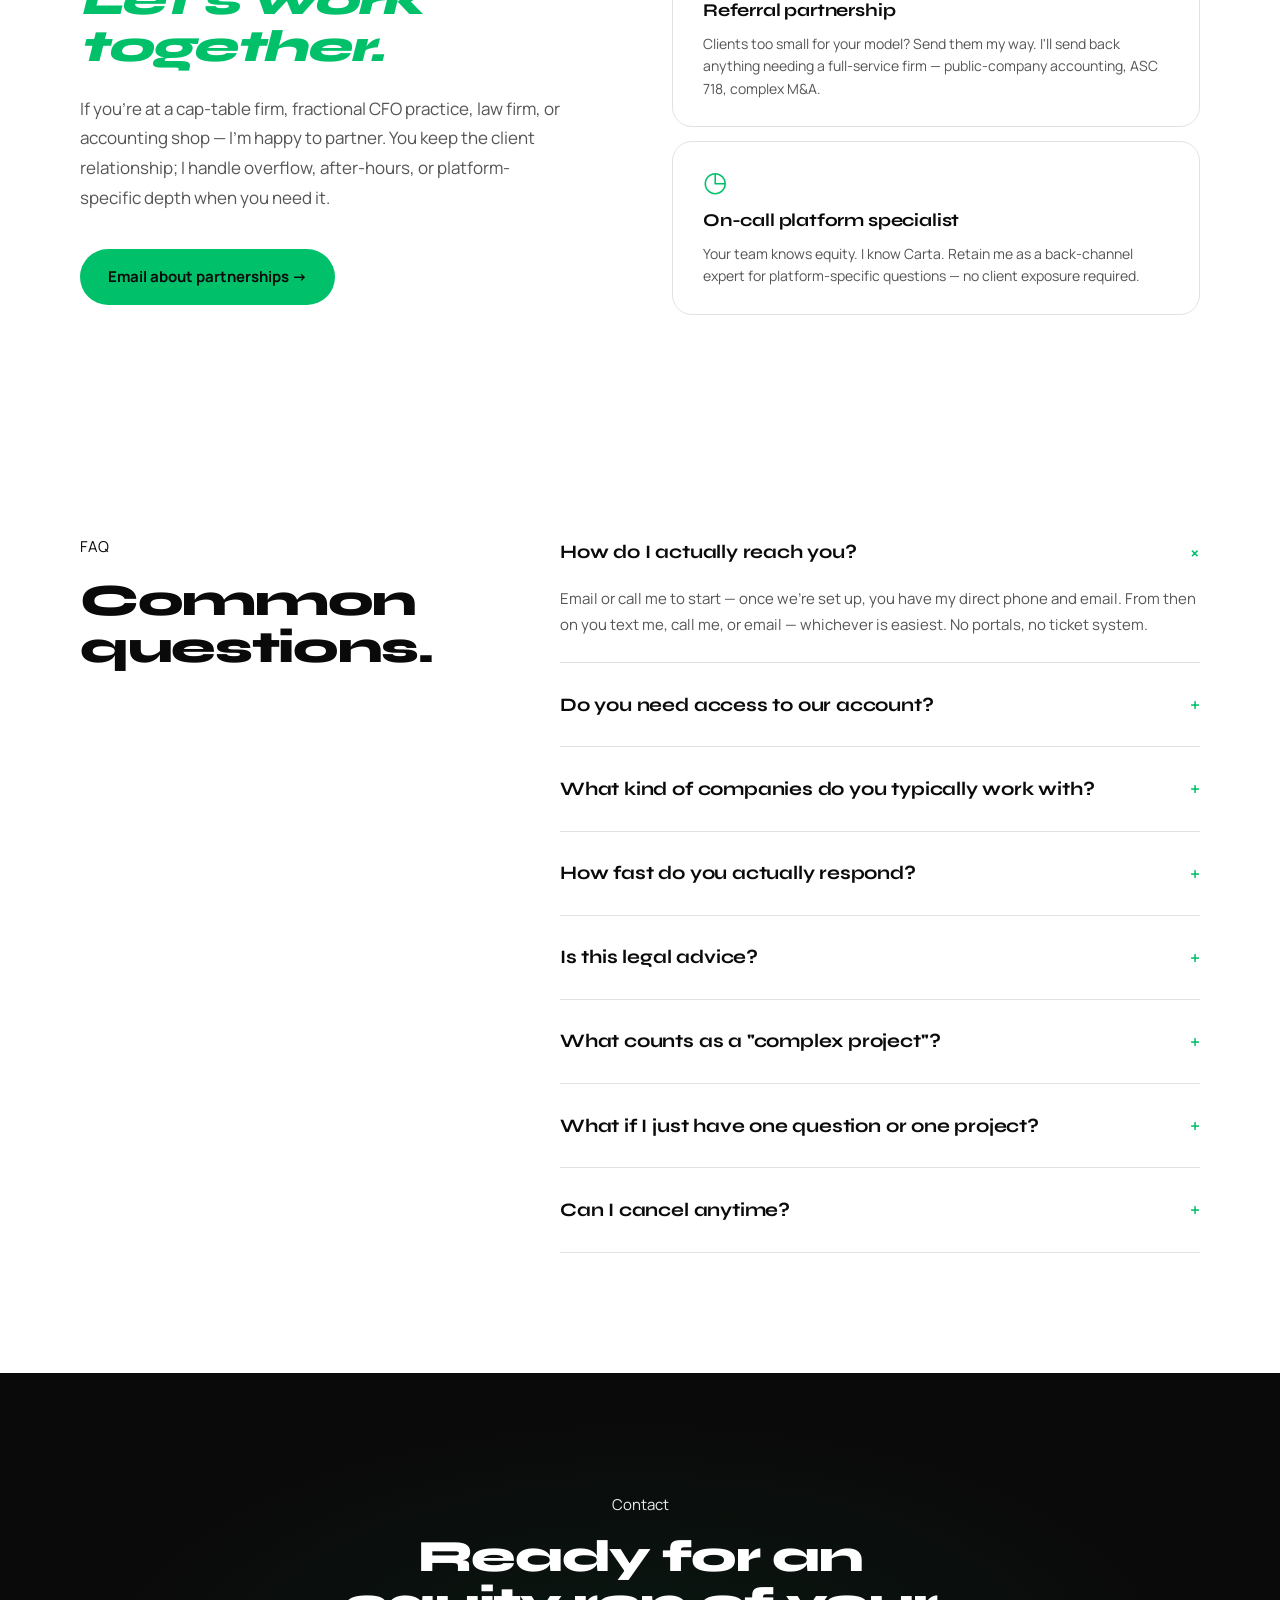
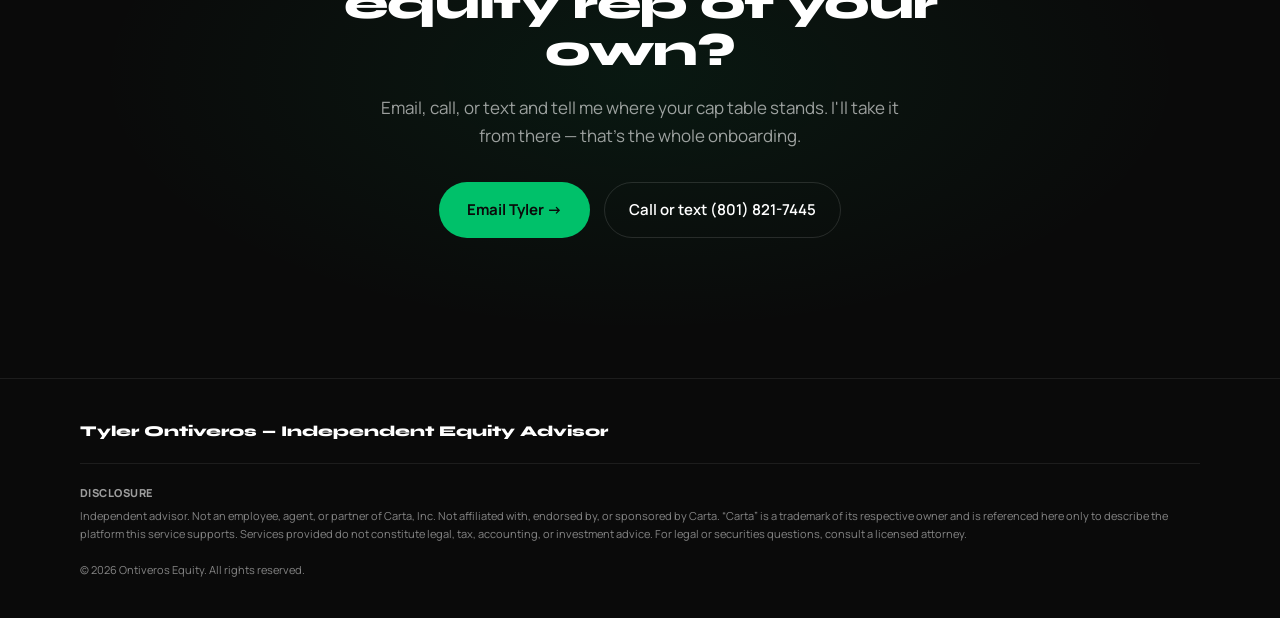
==== commit 870423c5: "Remove disparaging line; align H1 to cap-table expert" ====
--- a/index.html
+++ b/index.html
@@ -198,7 +198,7 @@
   <div class="hero-inner">
     <div class="hero-left">
       <div class="eyebrow-row">A real person — not a support ticket or an AI</div>
-      <h1>Your dedicated<br><span class="accent">Carta expert.</span><br>On speed dial.</h1>
+      <h1>Your dedicated<br><span class="accent">cap-table expert.</span><br>On speed dial.</h1>
       <p class="lede">I'm in cap tables every day — Health Check fixes, data warnings, cleanups, equity events, the whole job. One person, one number, no tickets.</p>
       <div class="hero-cta">
         <a class="btn btn-primary-lg" href="#plans">See how I help →</a>
@@ -246,7 +246,7 @@
       <div class="about-copy">
         <h2>One person.<br>Who actually<br>picks up.</h2>
         <p style="margin-top: 24px;">I've spent 5+ years inside the equity-admin world — working with founders, CFOs, and ops leads on everything from first-time grants to complex equity events and audit-ready cleanups.</p>
-        <p>What I kept seeing: companies buy Carta and quietly wonder who's supposed to run it. Support is slow, the docs sprawl, and most questions aren't that hard — they just need someone who's done it a hundred times.</p>
+        <p>What I kept seeing: companies buy Carta and quietly wonder who's supposed to run it. Most questions aren't that hard — they just need someone who's done it a hundred times and picks up when you call.</p>
         <p>Work with me and you have that person on call. Text, email, or phone — I'm the one who answers, and I stay with you through whatever you're dealing with.</p>
       </div>
       <div class="about-cards">
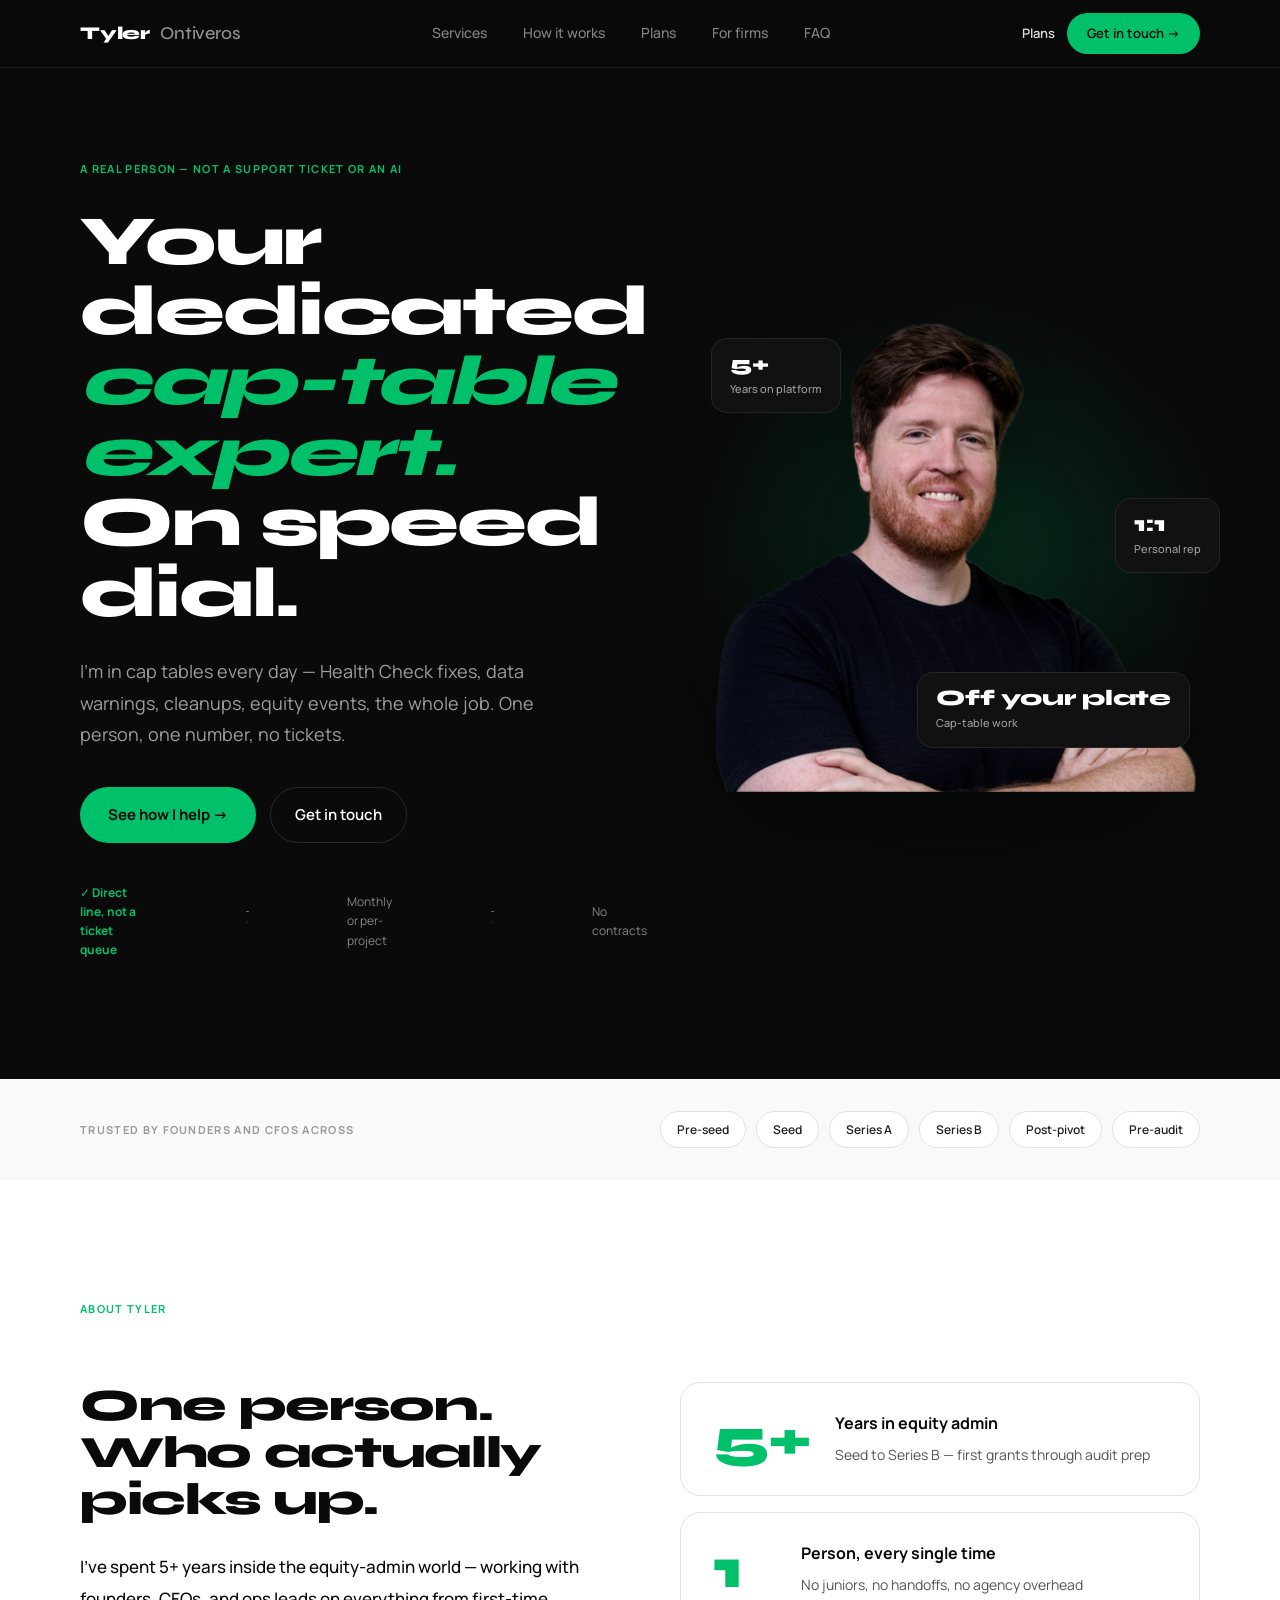
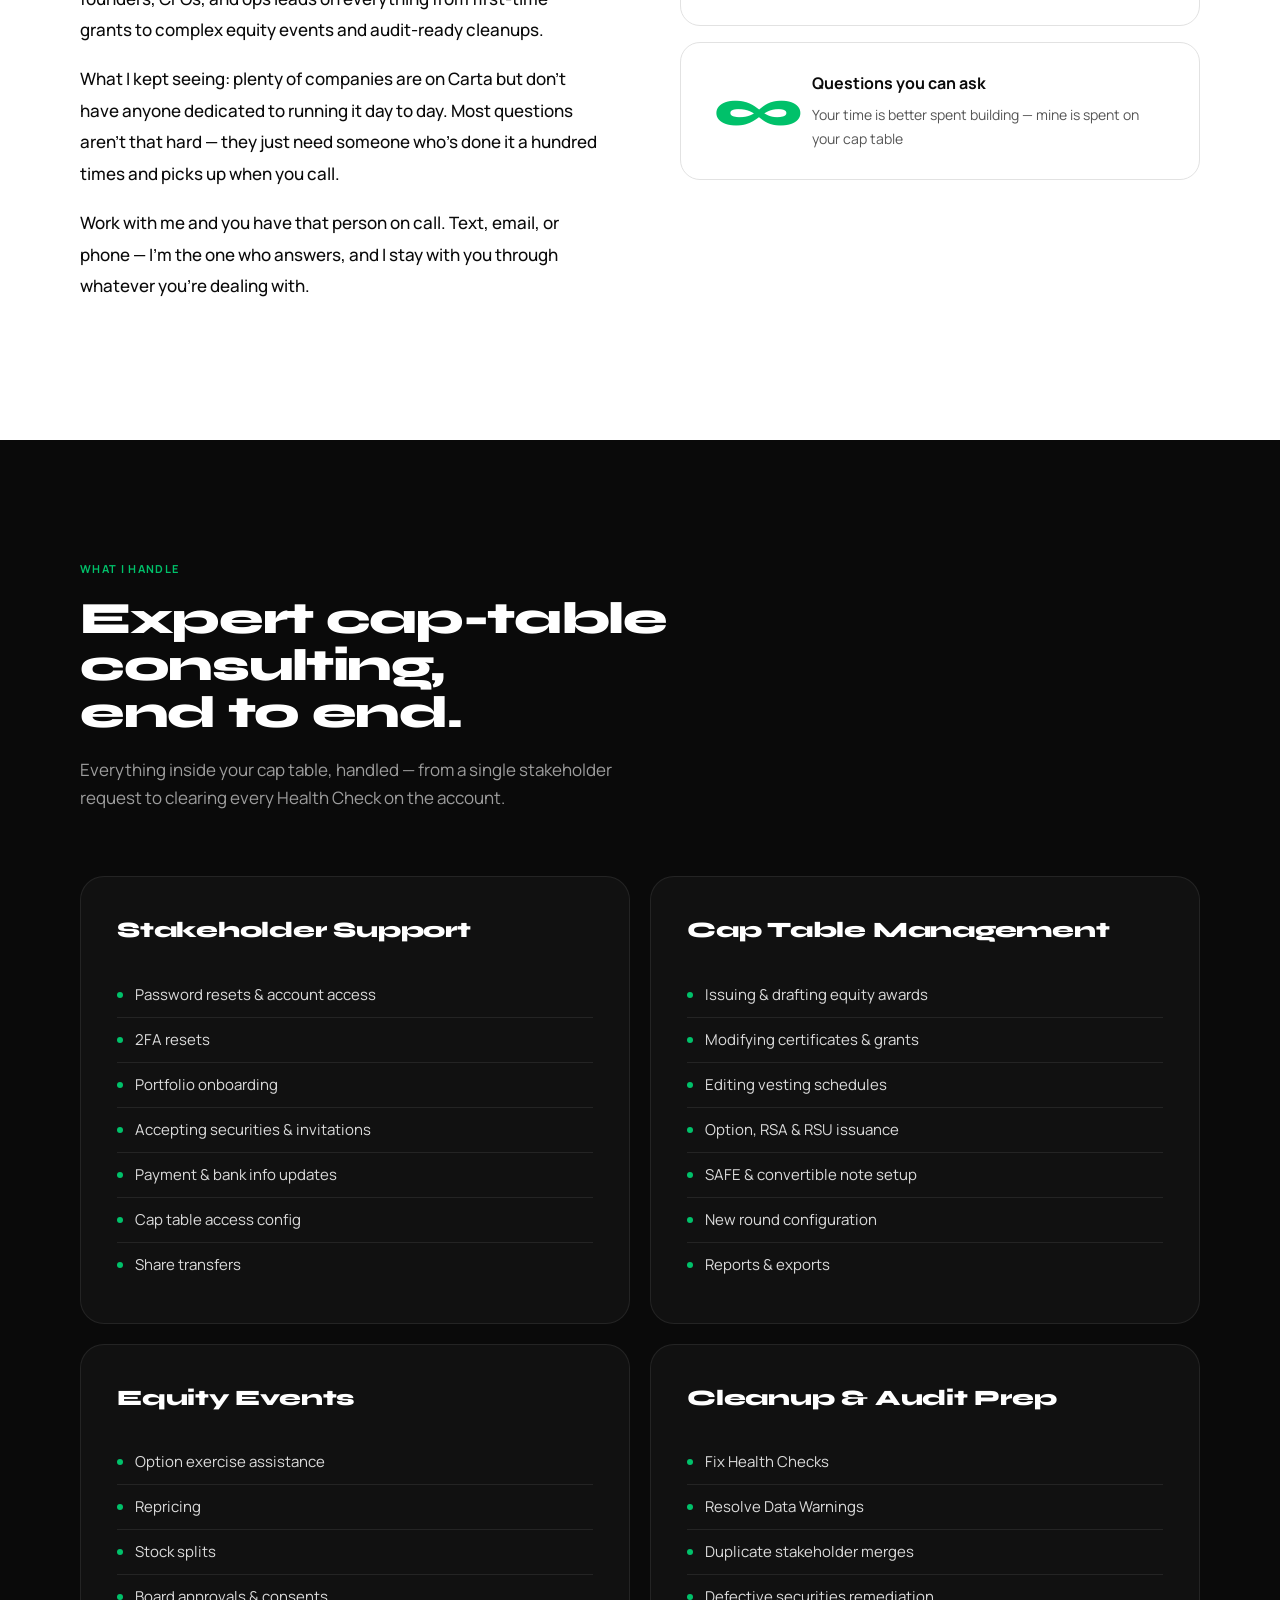
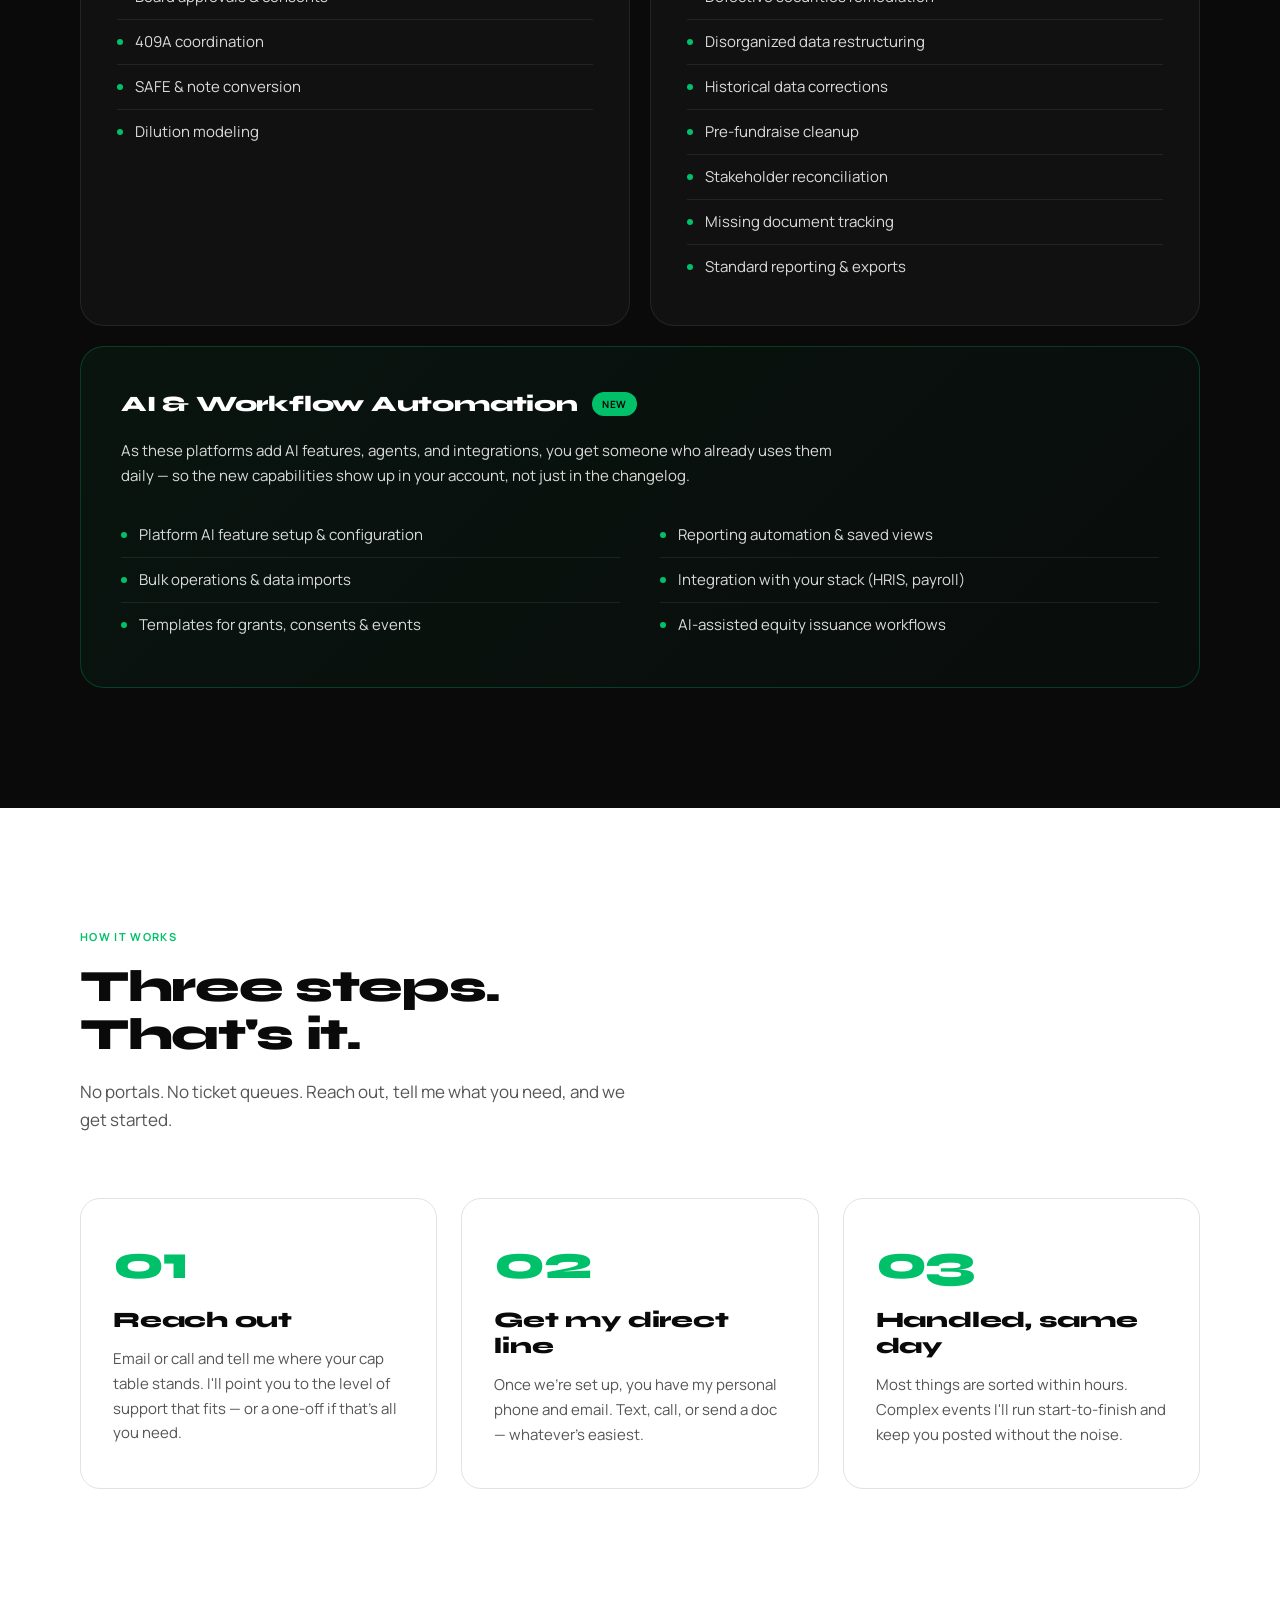
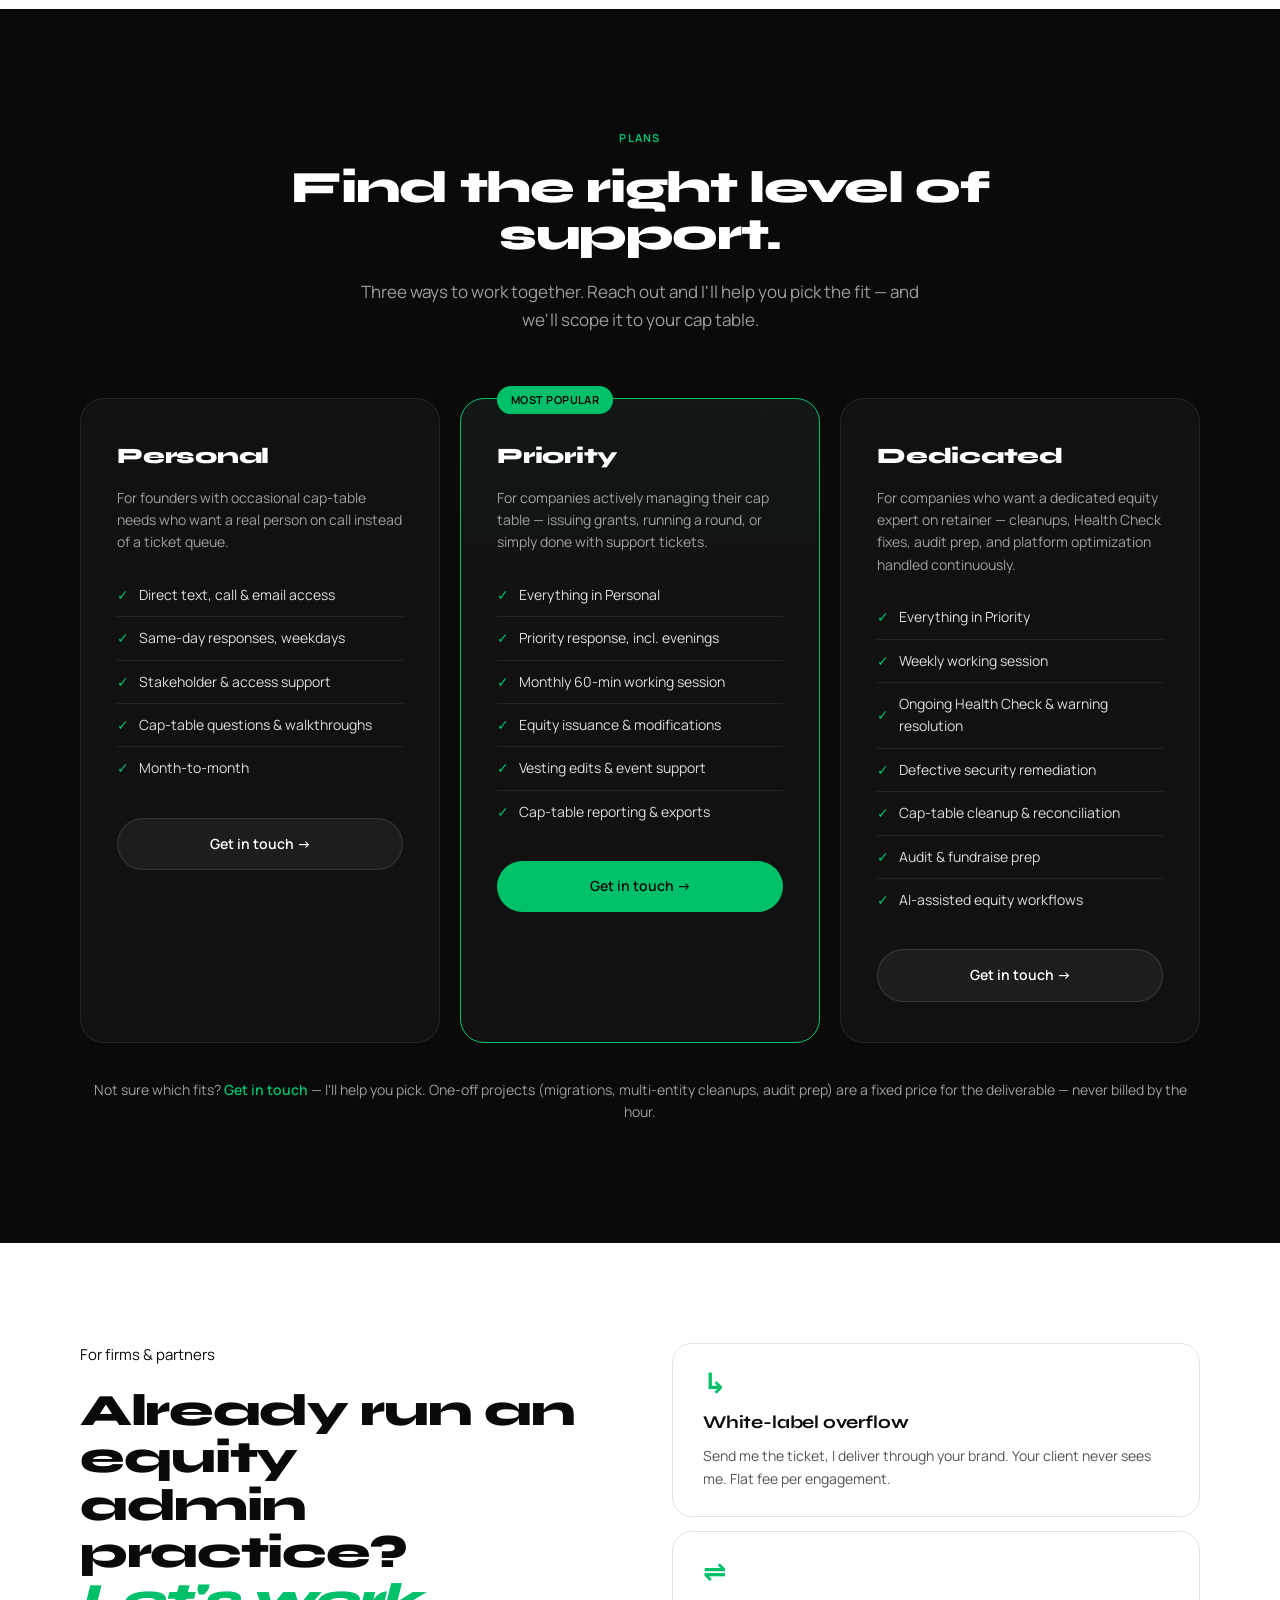
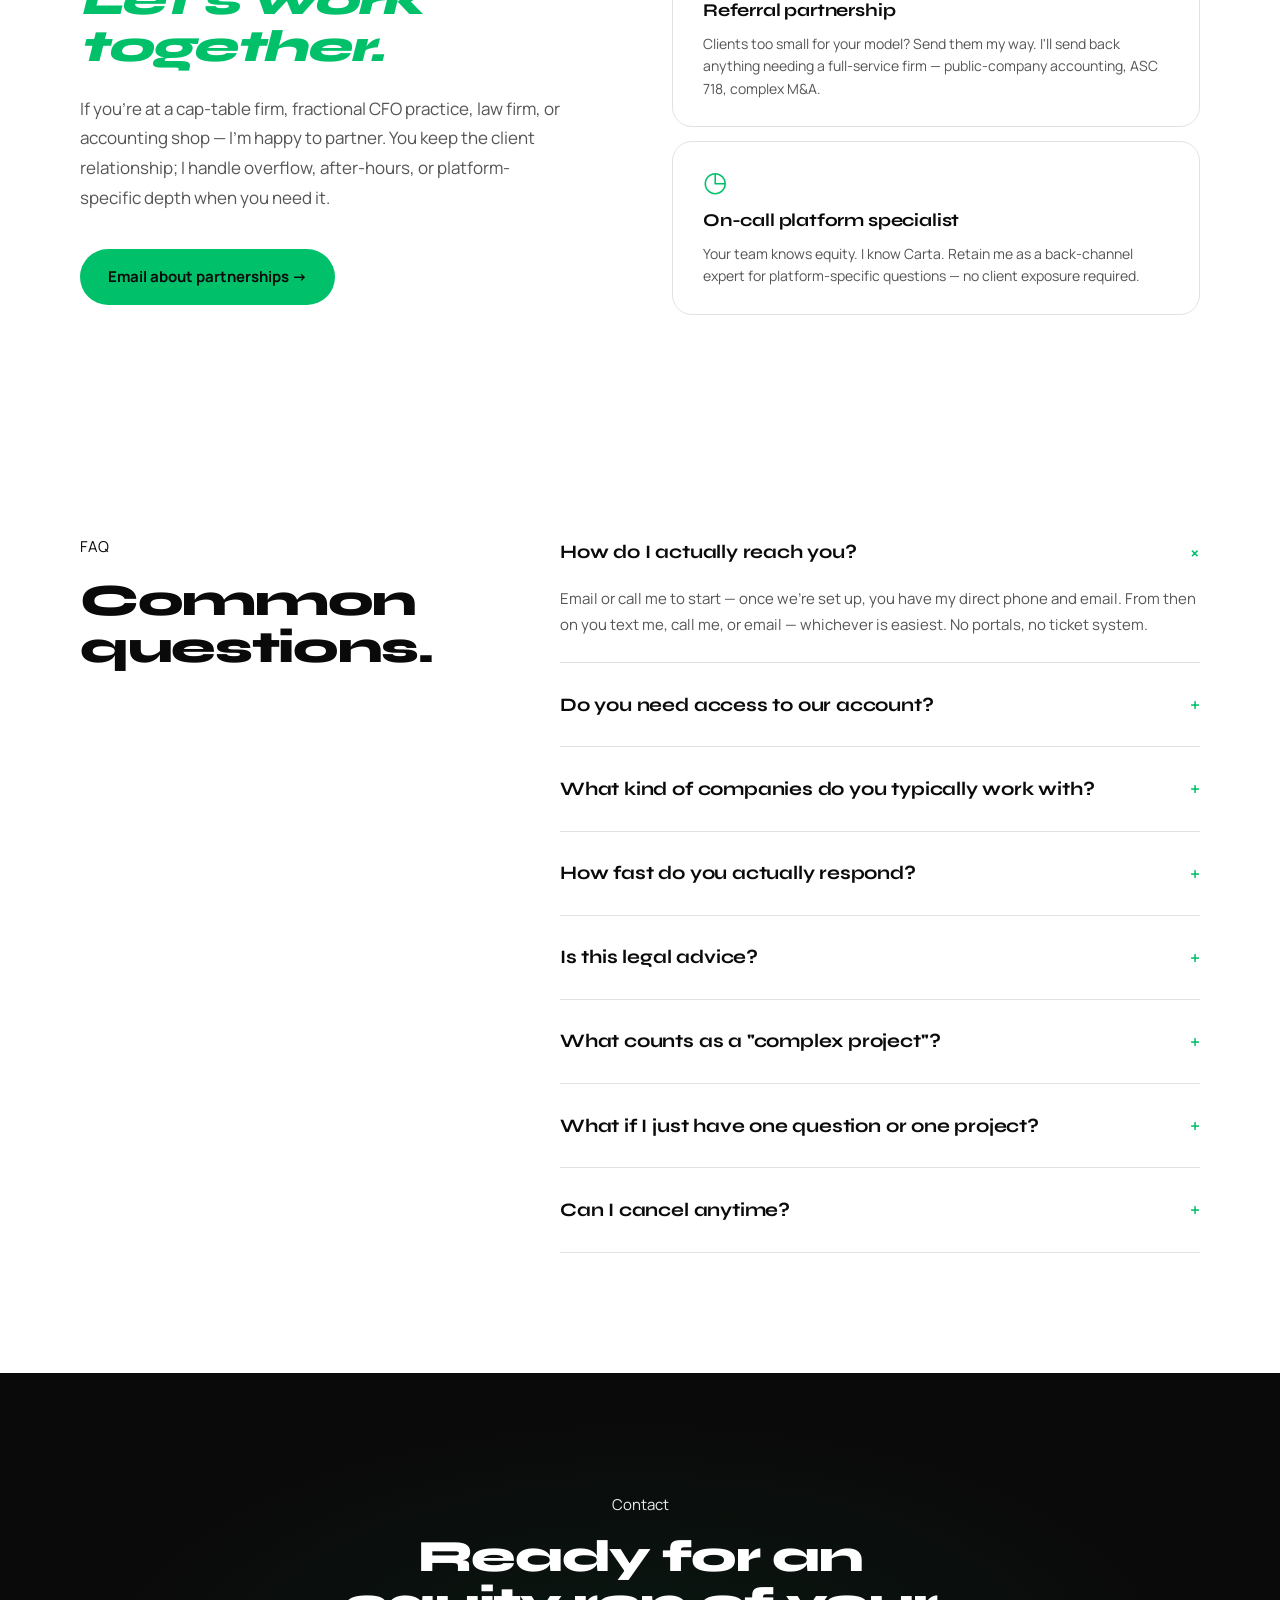
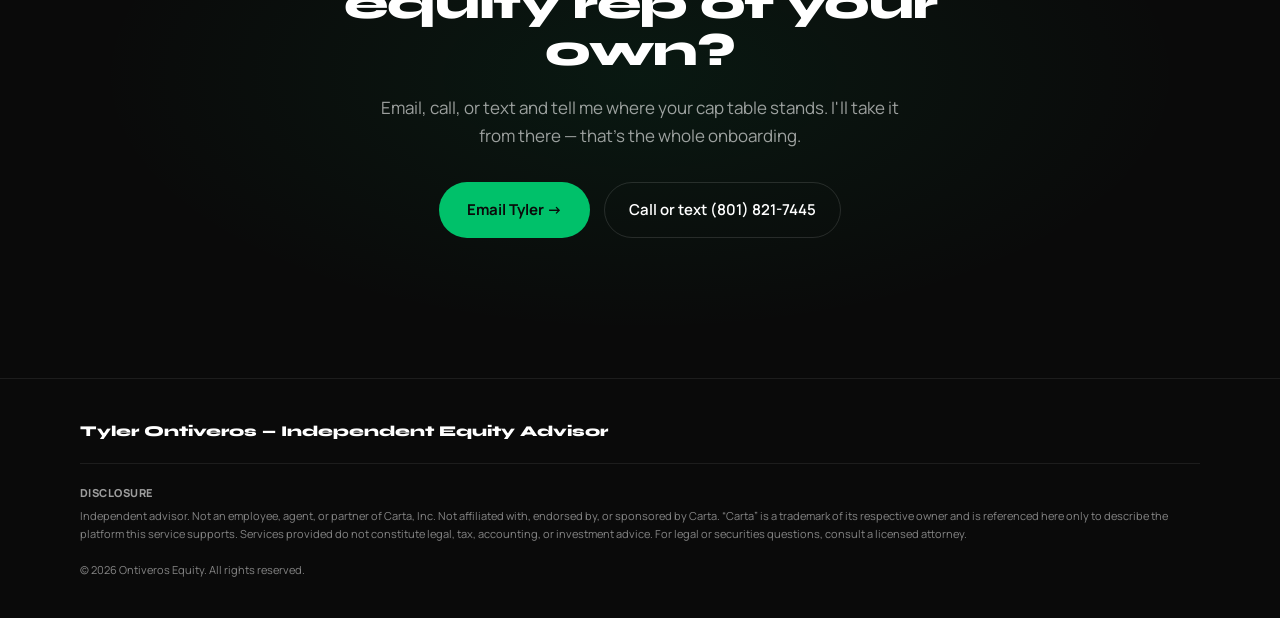
==== commit 16d84faa: "Reword About line to remove any Carta implication" ====
--- a/index.html
+++ b/index.html
@@ -246,7 +246,7 @@
       <div class="about-copy">
         <h2>One person.<br>Who actually<br>picks up.</h2>
         <p style="margin-top: 24px;">I've spent 5+ years inside the equity-admin world — working with founders, CFOs, and ops leads on everything from first-time grants to complex equity events and audit-ready cleanups.</p>
-        <p>What I kept seeing: companies buy Carta and quietly wonder who's supposed to run it. Most questions aren't that hard — they just need someone who's done it a hundred times and picks up when you call.</p>
+        <p>What I kept seeing: plenty of companies are on Carta but don't have anyone dedicated to running it day to day. Most questions aren't that hard — they just need someone who's done it a hundred times and picks up when you call.</p>
         <p>Work with me and you have that person on call. Text, email, or phone — I'm the one who answers, and I stay with you through whatever you're dealing with.</p>
       </div>
       <div class="about-cards">
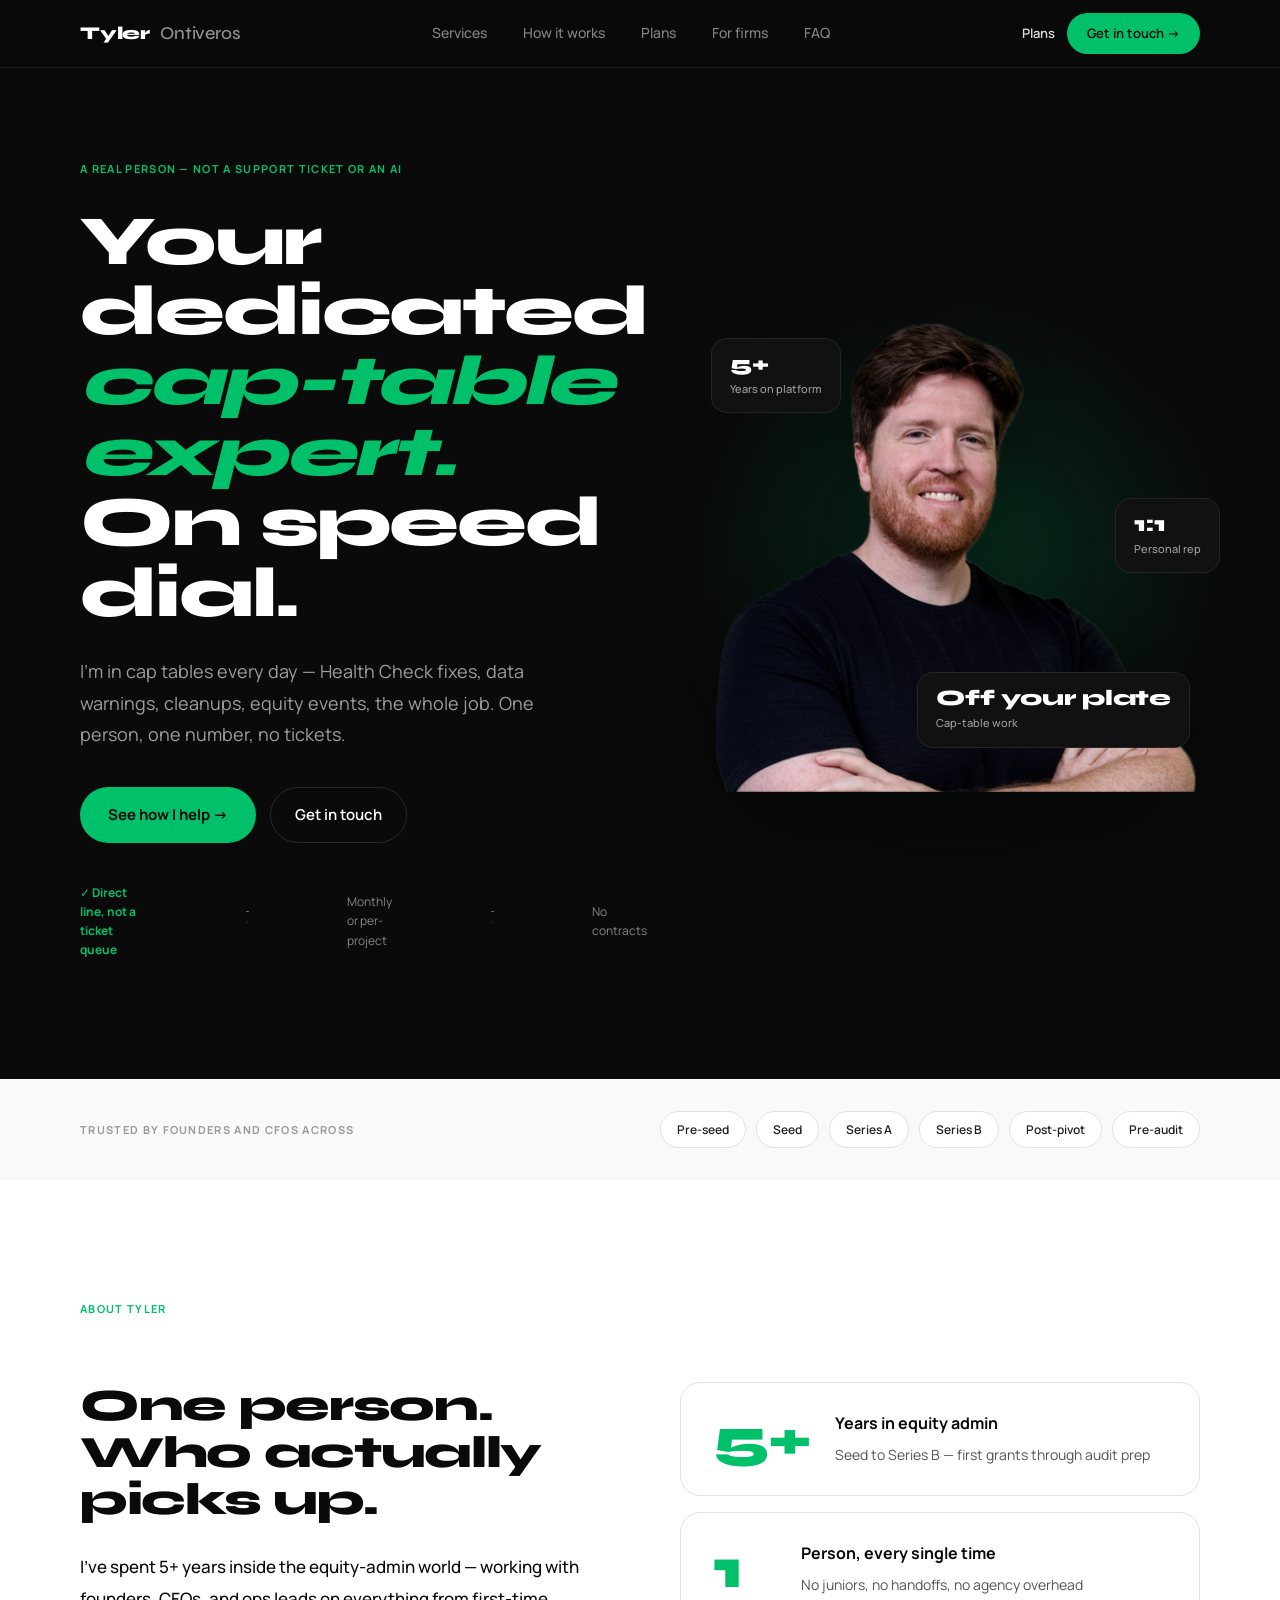
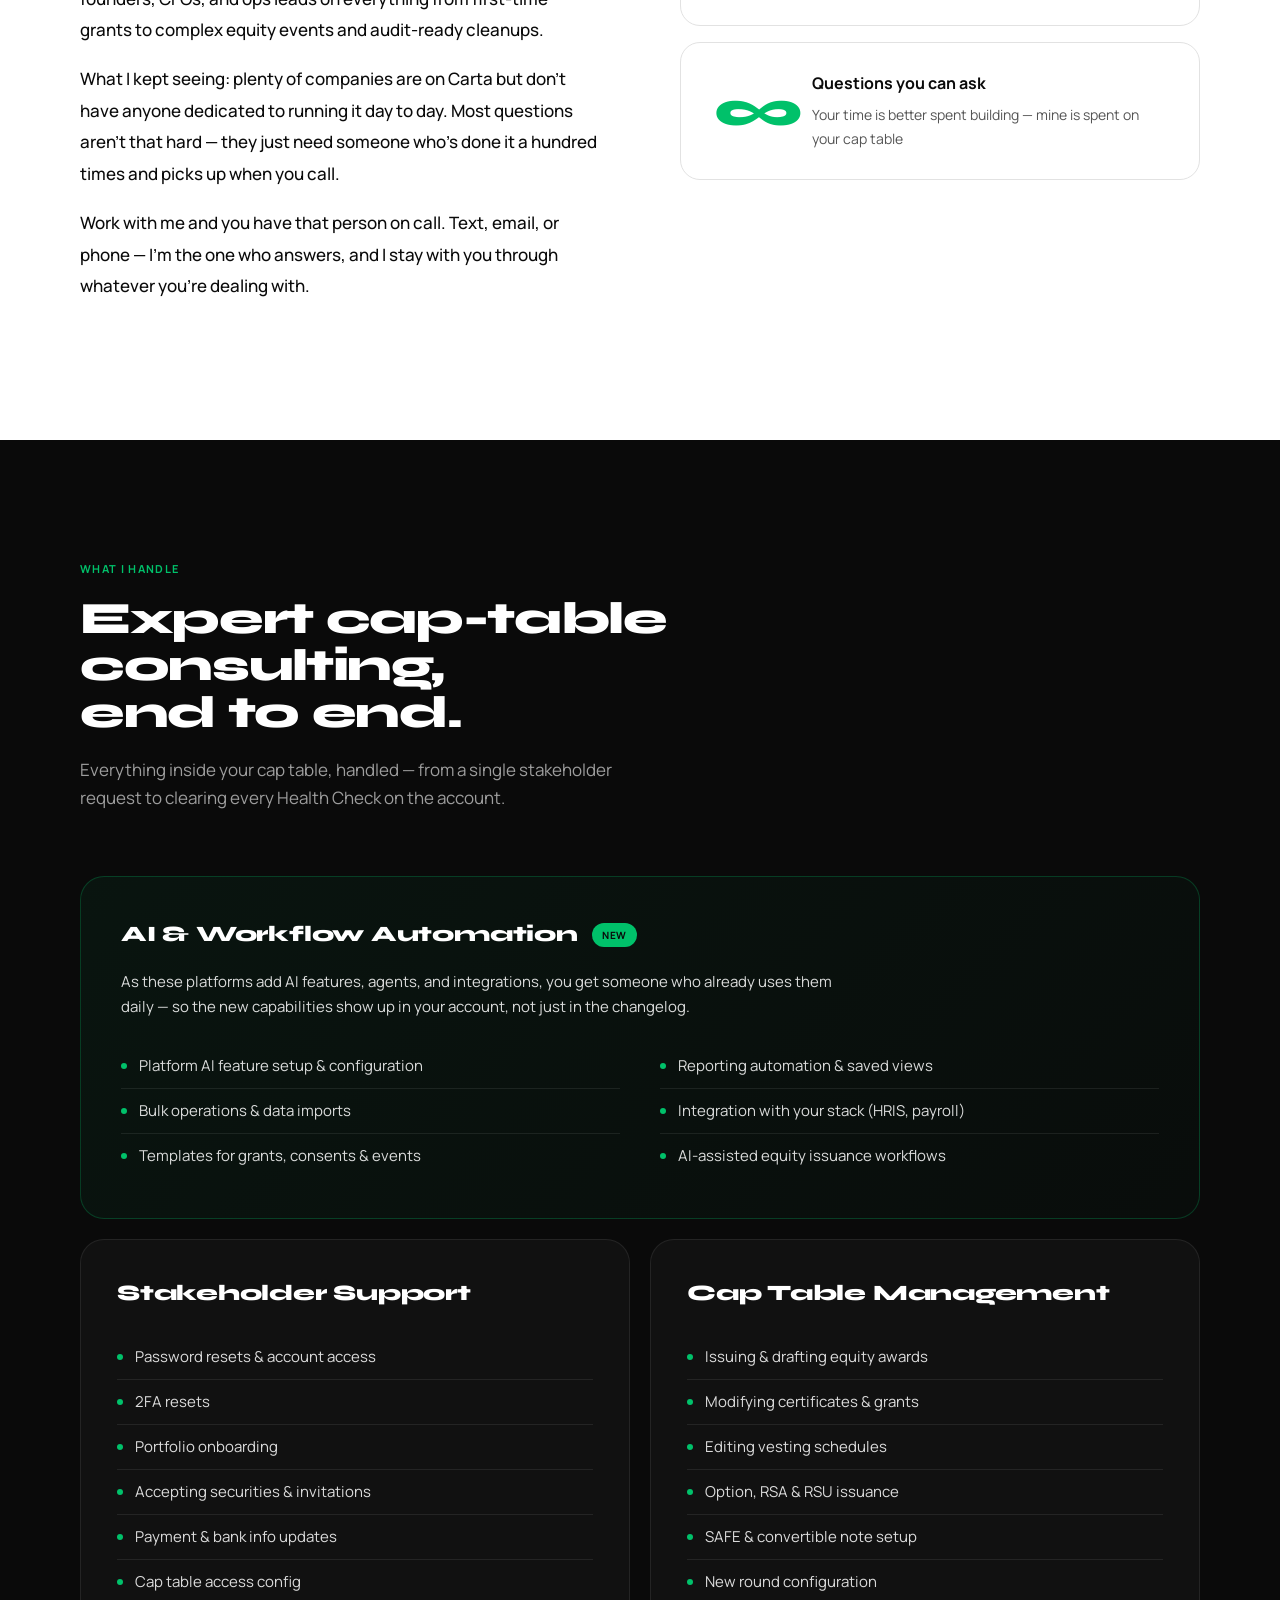
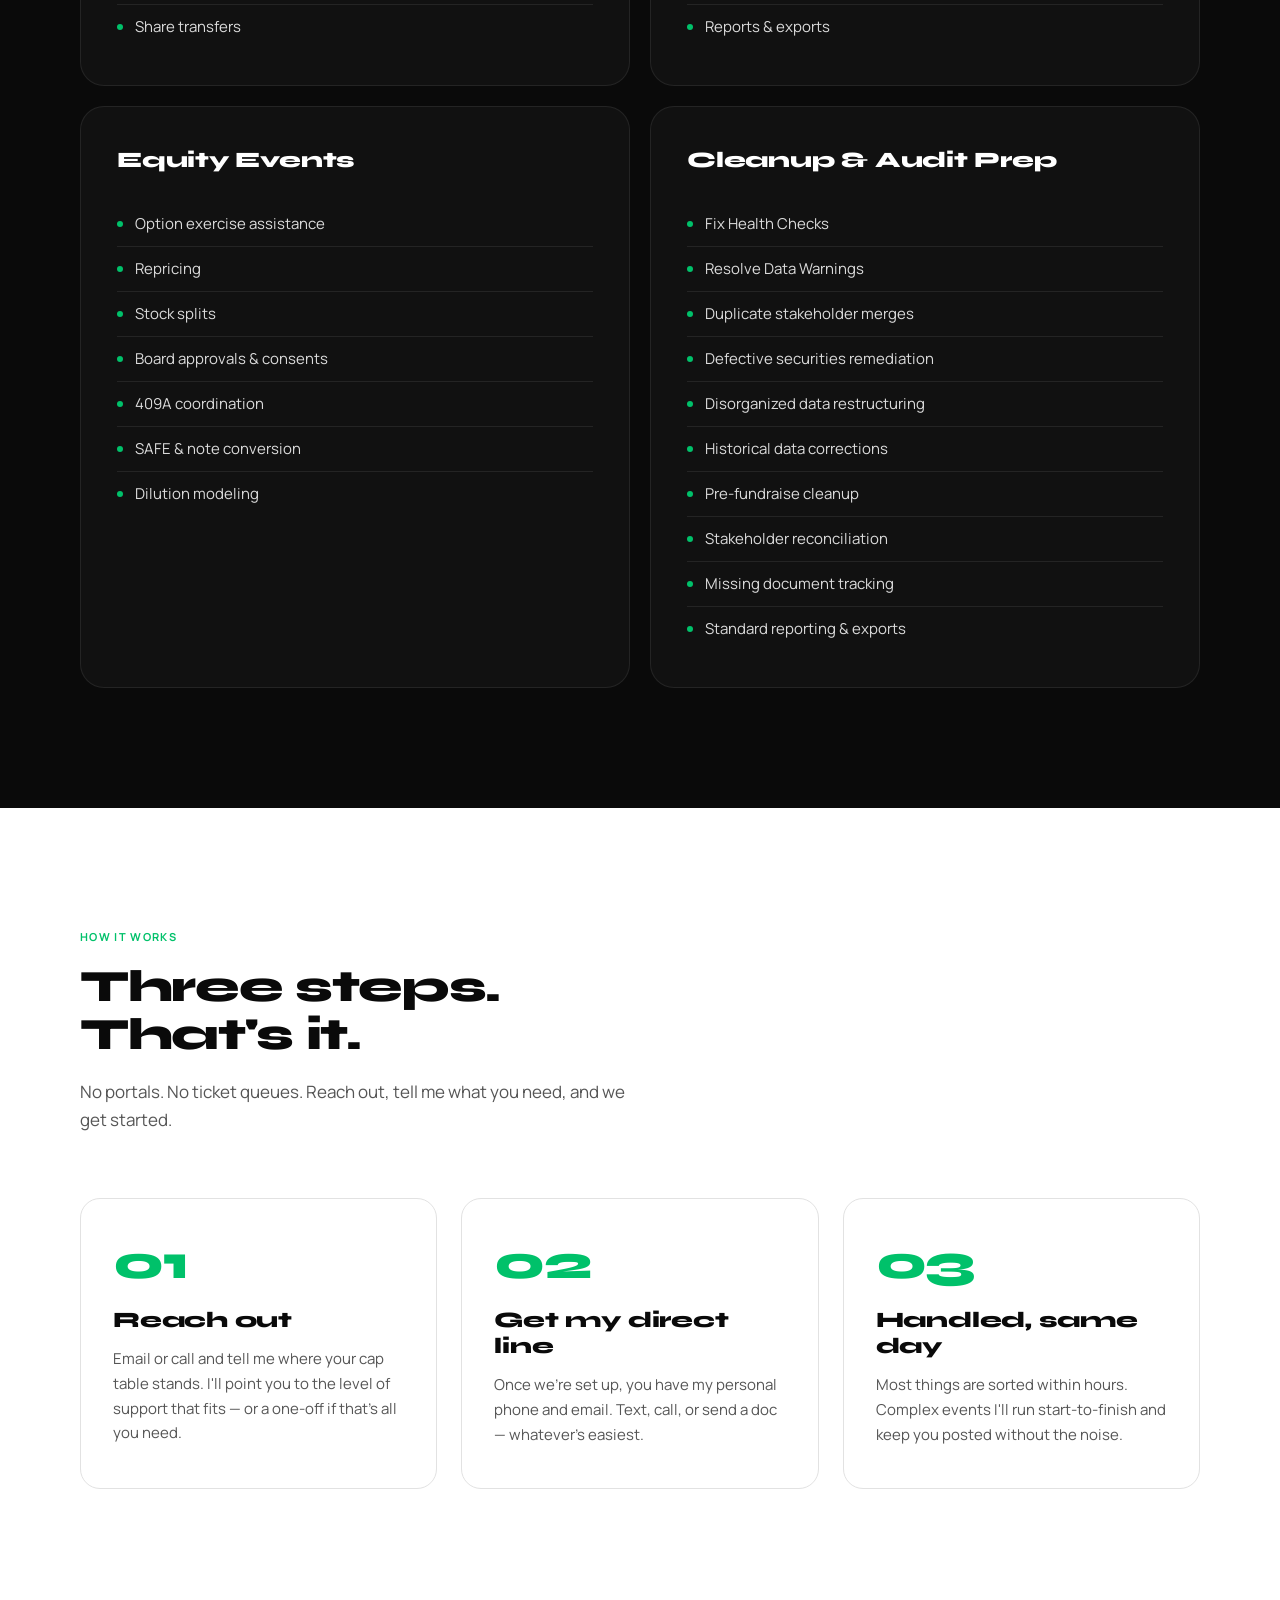
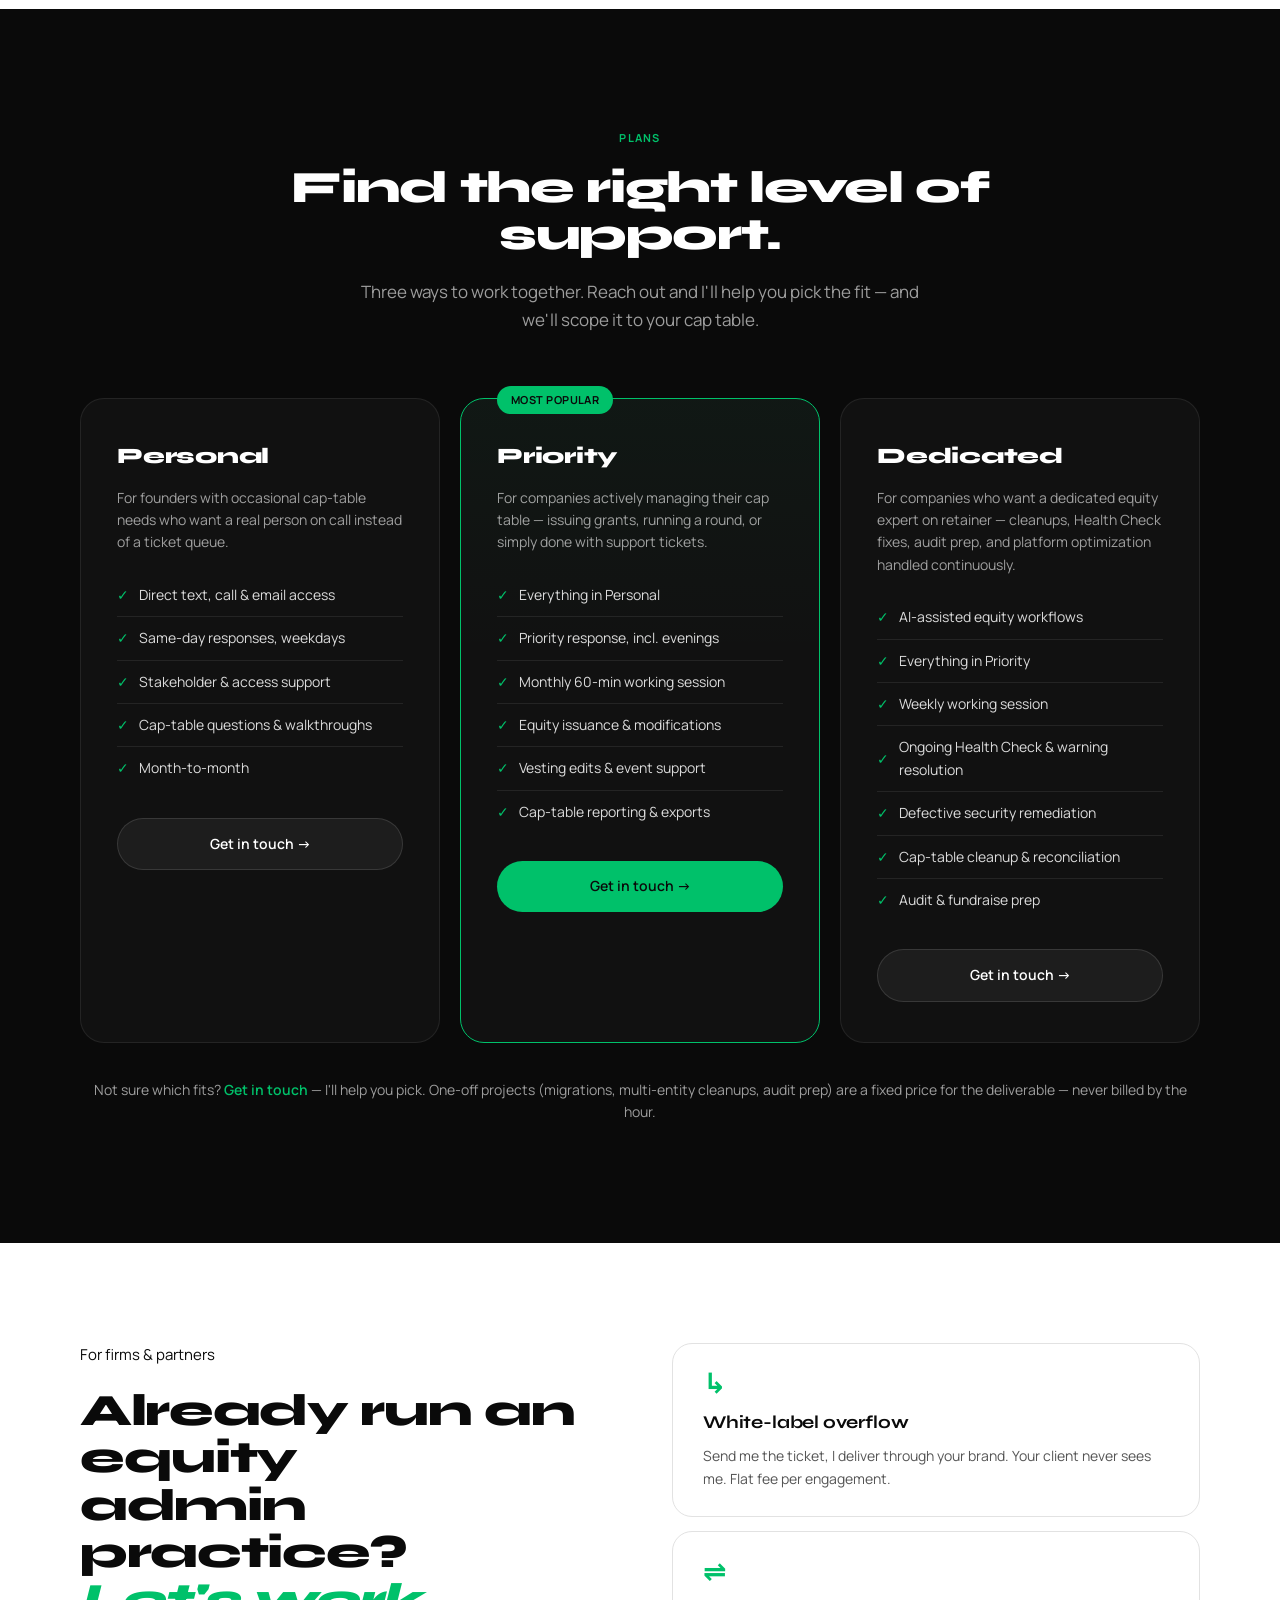
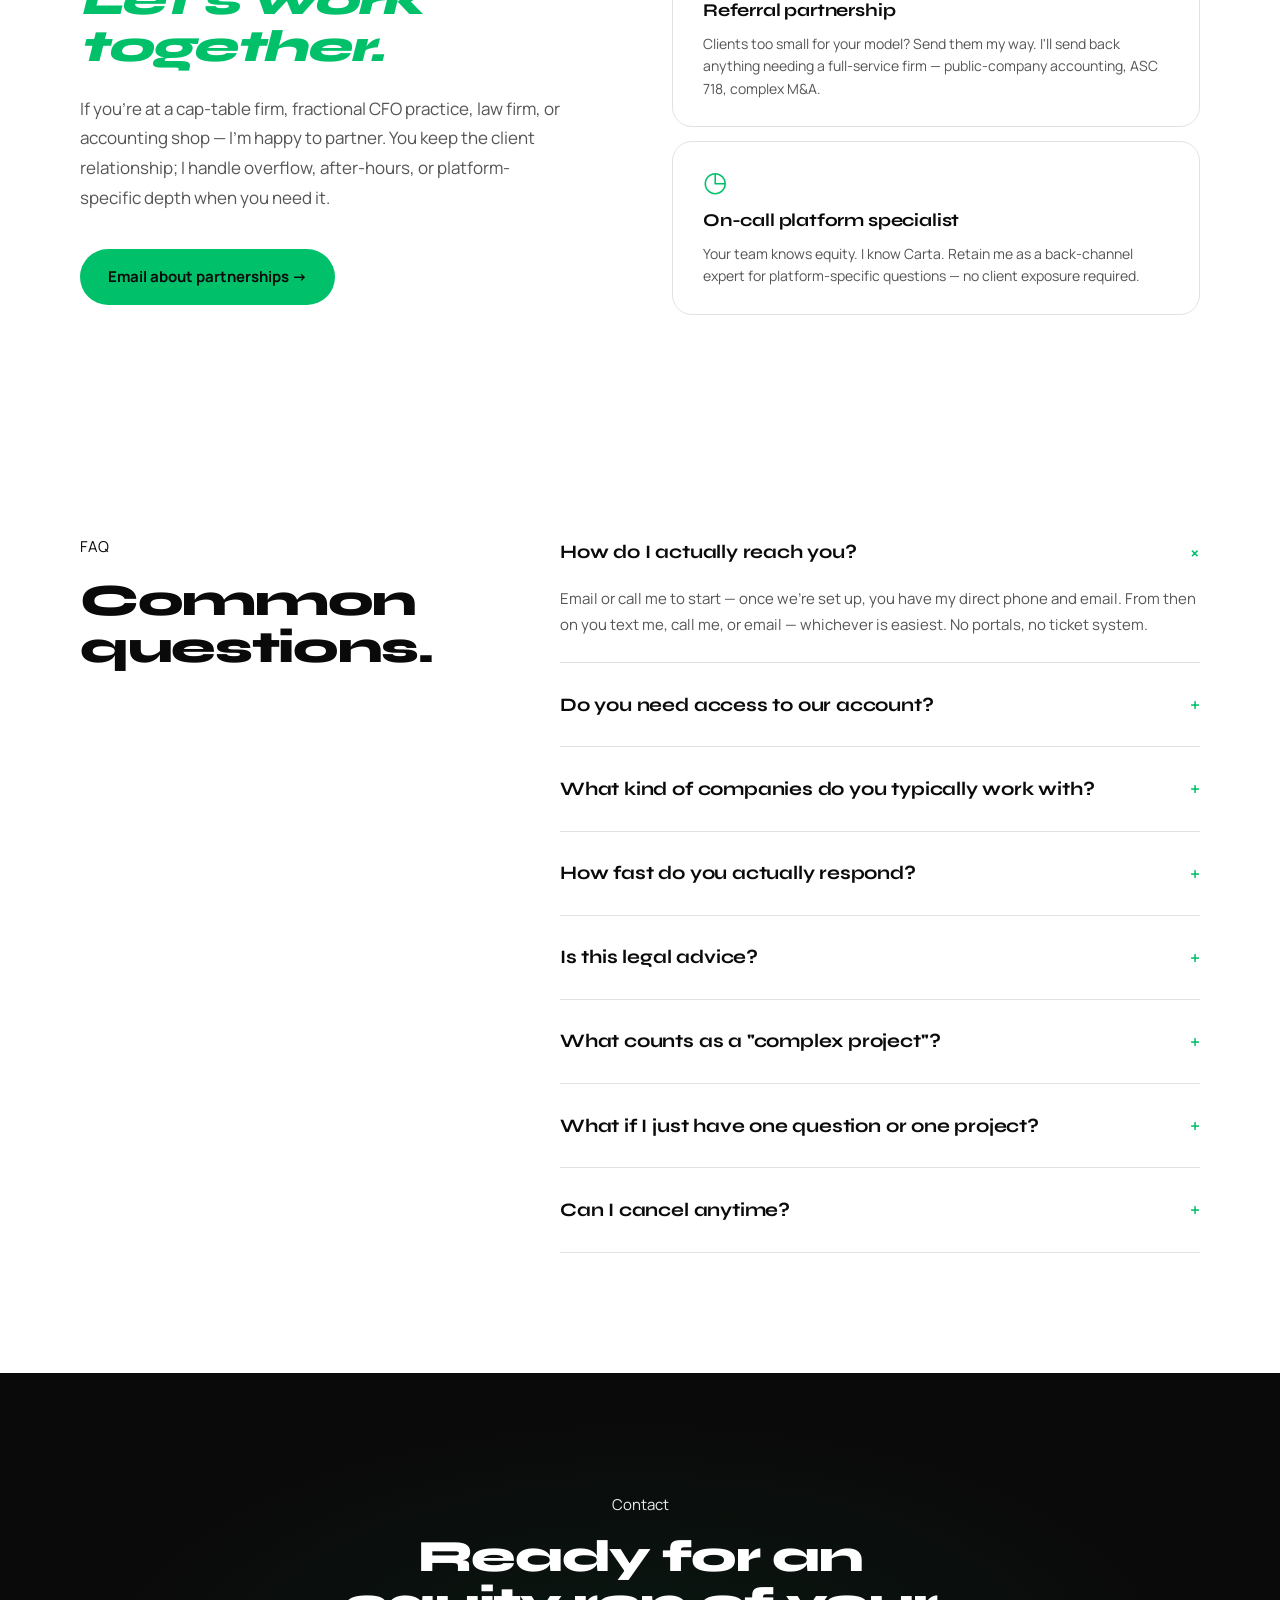
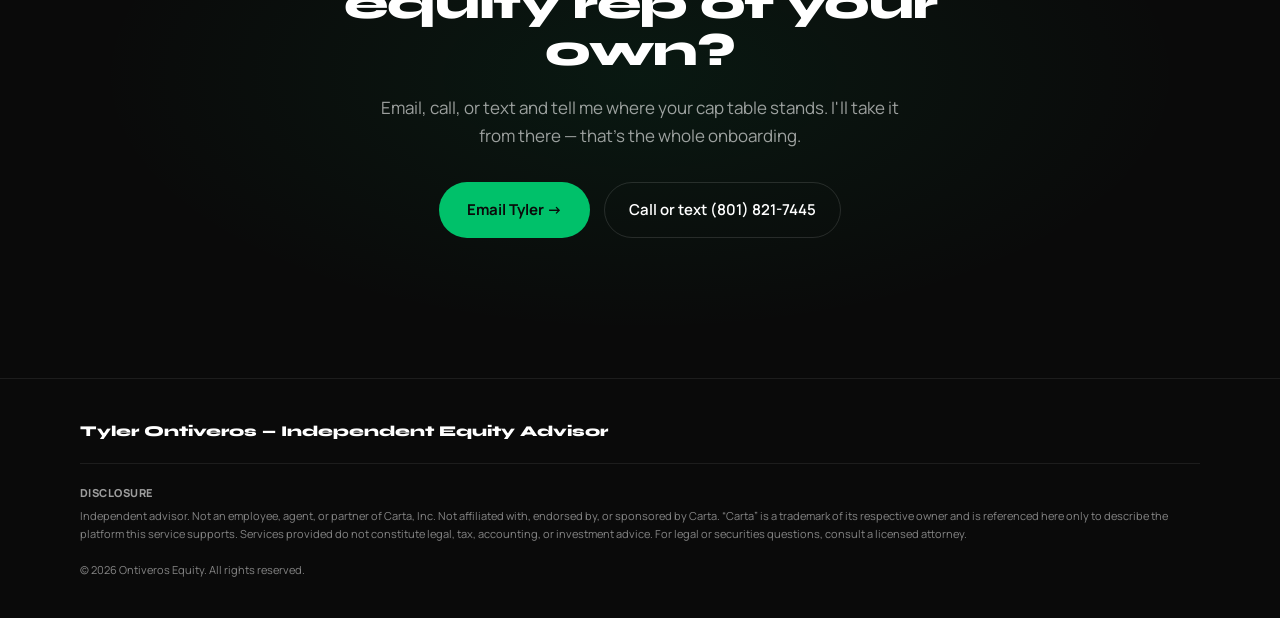
==== commit 7a41bc4d: "Lead with AI: move AI card first and to top of Dedicated tier" ====
--- a/index.html
+++ b/index.html
@@ -285,6 +285,25 @@
       <p>Everything inside your cap table, handled — from a single stakeholder request to clearing every Health Check on the account.</p>
     </div>
     <div class="svc-grid">
+      <div class="svc-card svc-card--ai">
+        <div class="svc-ai-head">
+          <span class="svc-card-head" style="margin-bottom: 0;">AI &amp; Workflow Automation</span>
+          <span class="svc-ai-badge">New</span>
+        </div>
+        <p class="svc-ai-lede">As these platforms add AI features, agents, and integrations, you get someone who already uses them daily — so the new capabilities show up in your account, not just in the changelog.</p>
+        <div class="svc-ai-cols">
+          <ul class="svc-items">
+            <li>Platform AI feature setup &amp; configuration</li>
+            <li>Bulk operations &amp; data imports</li>
+            <li>Templates for grants, consents &amp; events</li>
+          </ul>
+          <ul class="svc-items">
+            <li>Reporting automation &amp; saved views</li>
+            <li>Integration with your stack (HRIS, payroll)</li>
+            <li>AI-assisted equity issuance workflows</li>
+          </ul>
+        </div>
+      </div>
       <div class="svc-card">
         <span class="svc-card-head">Stakeholder Support</span>
         <ul class="svc-items">
@@ -336,25 +355,6 @@
           <li>Standard reporting &amp; exports</li>
         </ul>
       </div>
-      <div class="svc-card svc-card--ai">
-        <div class="svc-ai-head">
-          <span class="svc-card-head" style="margin-bottom: 0;">AI &amp; Workflow Automation</span>
-          <span class="svc-ai-badge">New</span>
-        </div>
-        <p class="svc-ai-lede">As these platforms add AI features, agents, and integrations, you get someone who already uses them daily — so the new capabilities show up in your account, not just in the changelog.</p>
-        <div class="svc-ai-cols">
-          <ul class="svc-items">
-            <li>Platform AI feature setup &amp; configuration</li>
-            <li>Bulk operations &amp; data imports</li>
-            <li>Templates for grants, consents &amp; events</li>
-          </ul>
-          <ul class="svc-items">
-            <li>Reporting automation &amp; saved views</li>
-            <li>Integration with your stack (HRIS, payroll)</li>
-            <li>AI-assisted equity issuance workflows</li>
-          </ul>
-        </div>
-      </div>
     </div>
   </div>
 </section>
@@ -426,13 +426,13 @@
         <div class="plan-name">Dedicated</div>
         <div class="plan-desc">For companies who want a dedicated equity expert on retainer — cleanups, Health Check fixes, audit prep, and platform optimization handled continuously.</div>
         <ul class="plan-features">
+          <li>AI-assisted equity workflows</li>
           <li>Everything in Priority</li>
           <li>Weekly working session</li>
           <li>Ongoing Health Check &amp; warning resolution</li>
           <li>Defective security remediation</li>
           <li>Cap-table cleanup &amp; reconciliation</li>
           <li>Audit &amp; fundraise prep</li>
-          <li>AI-assisted equity workflows</li>
         </ul>
         <a class="plan-btn" href="#contact">Get in touch →</a>
       </div>
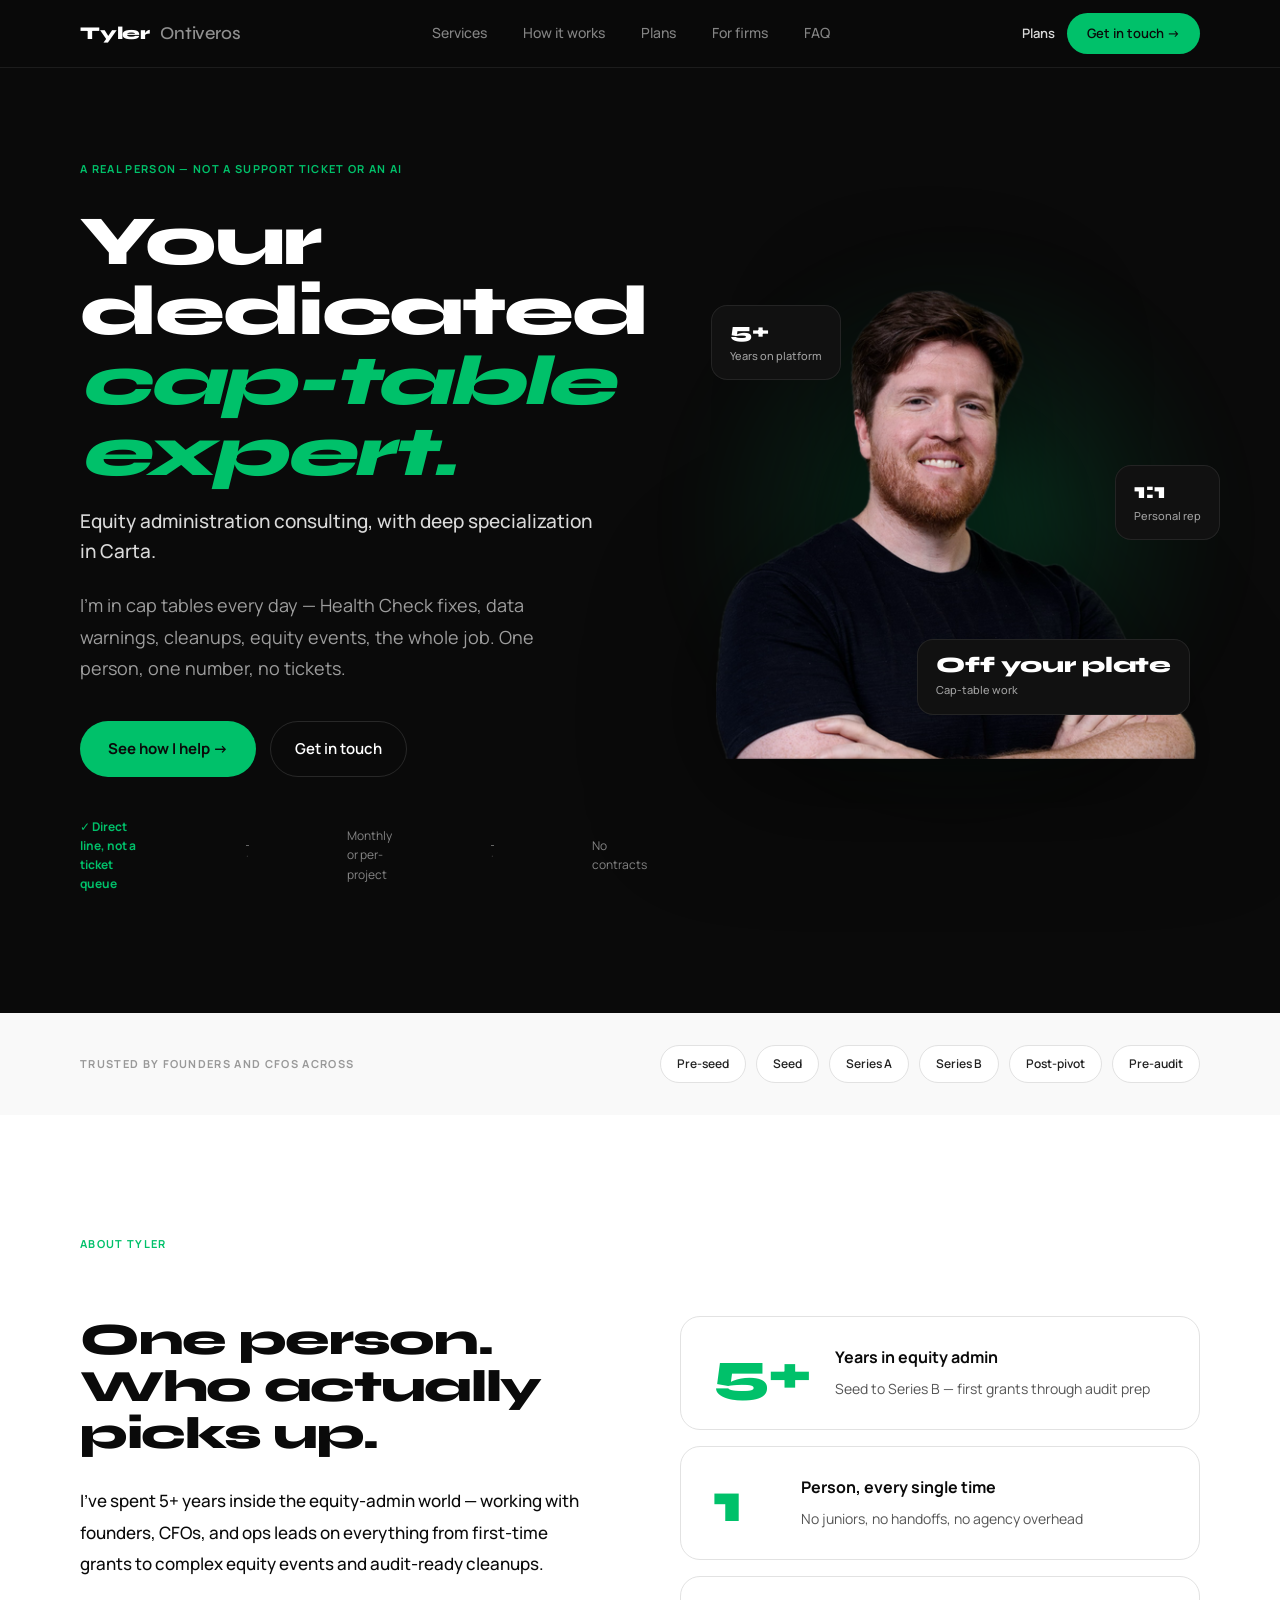
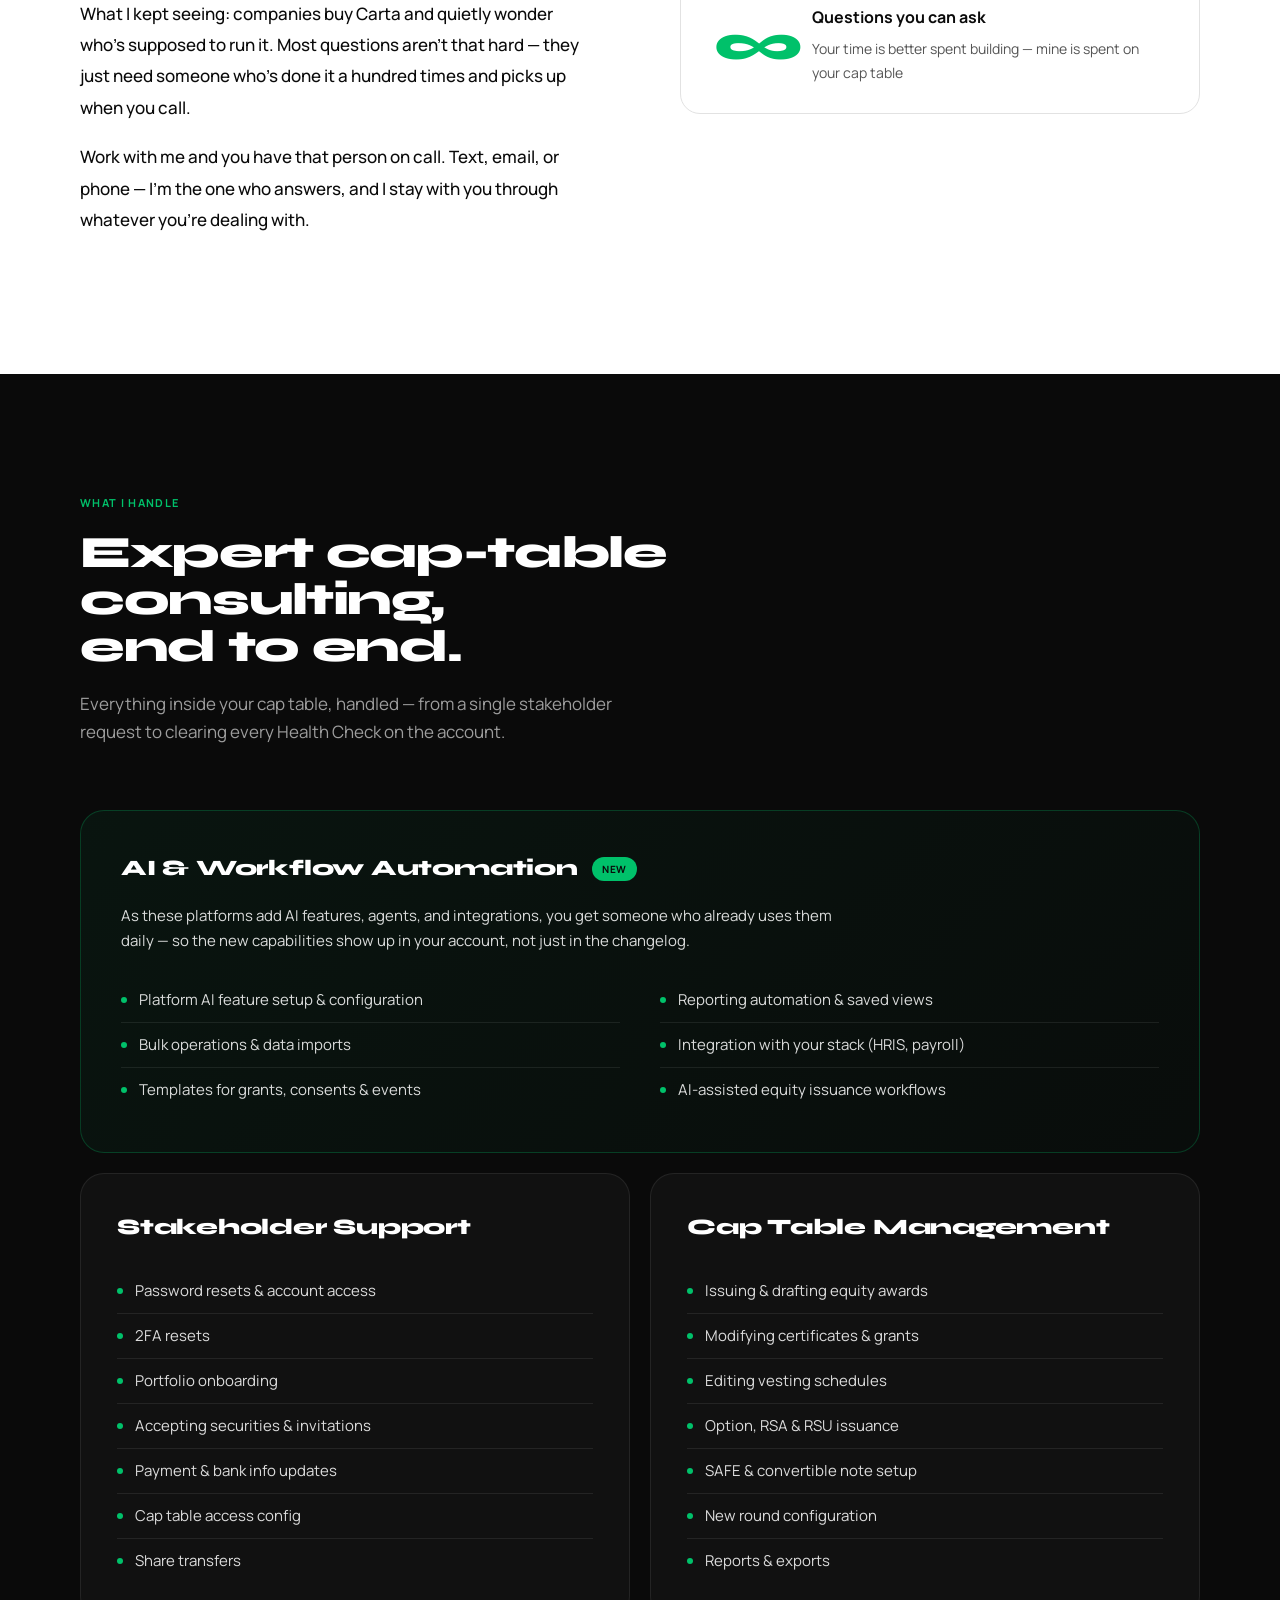
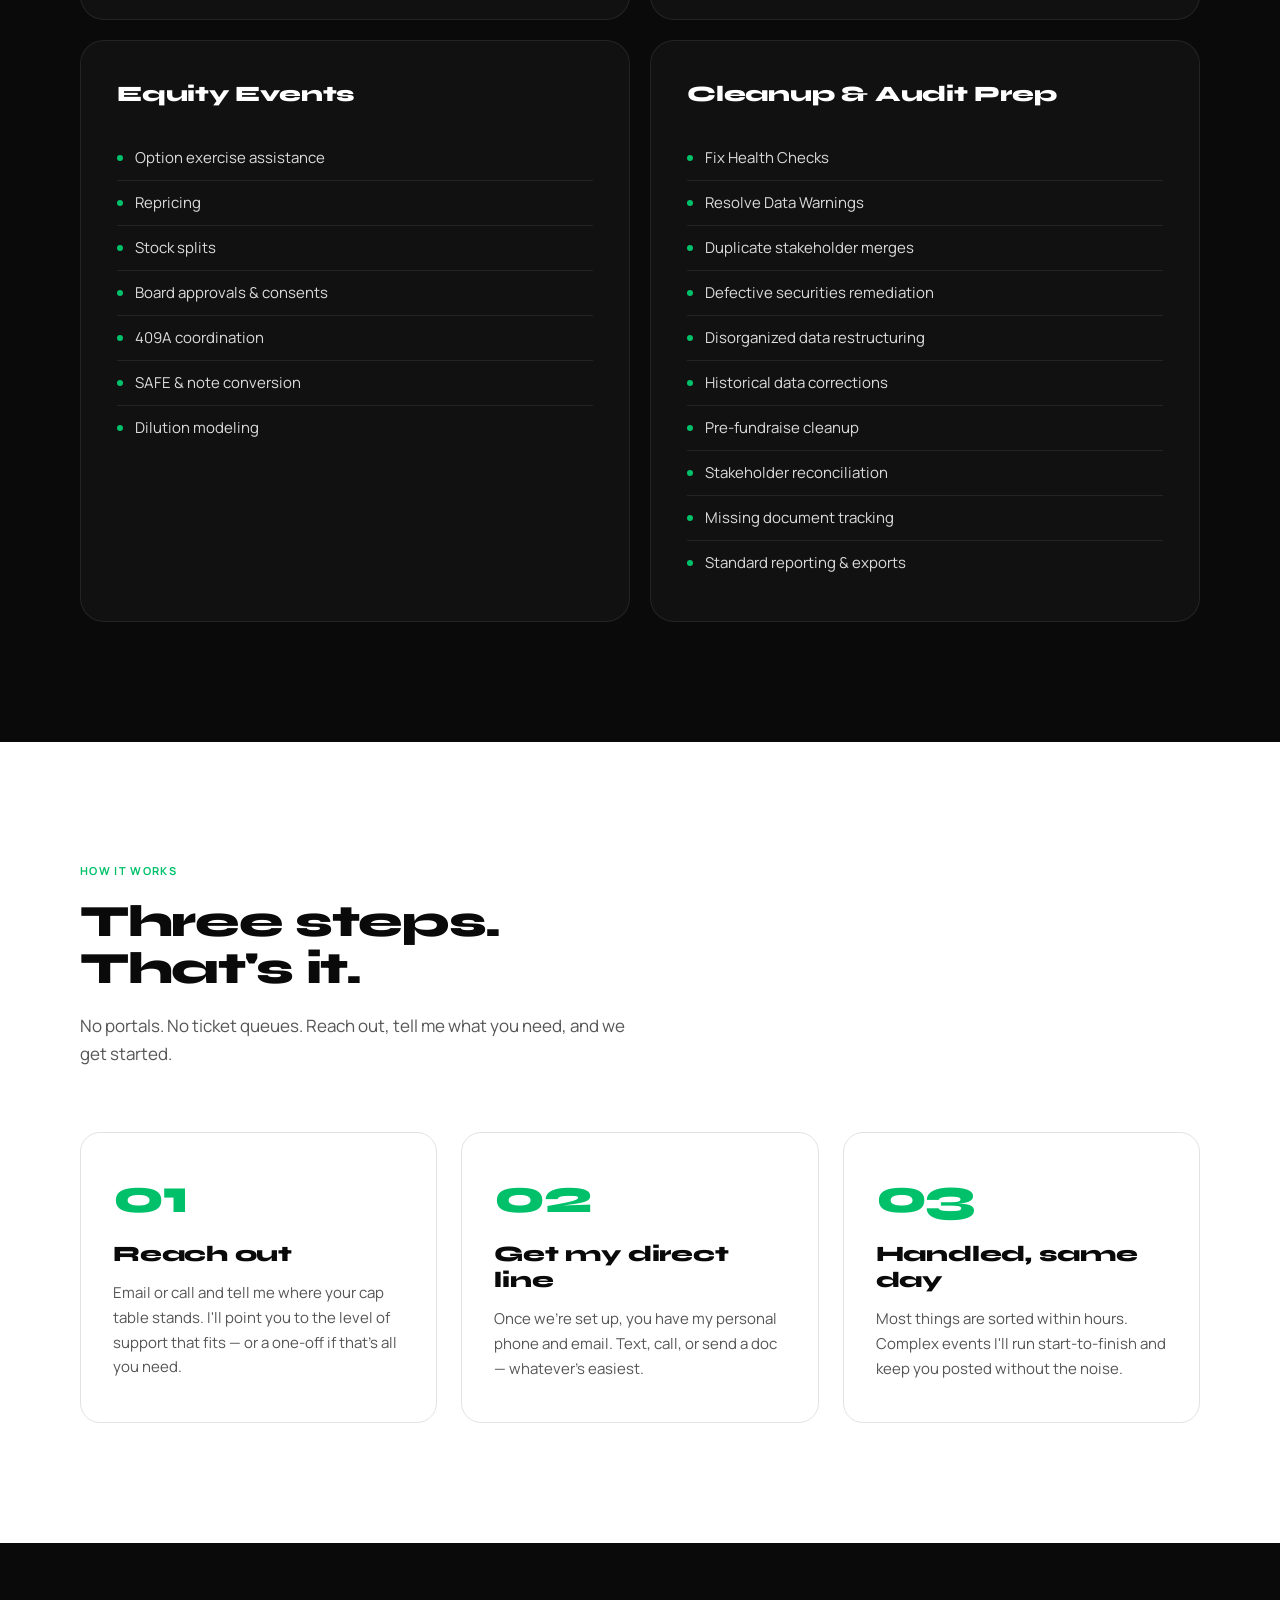
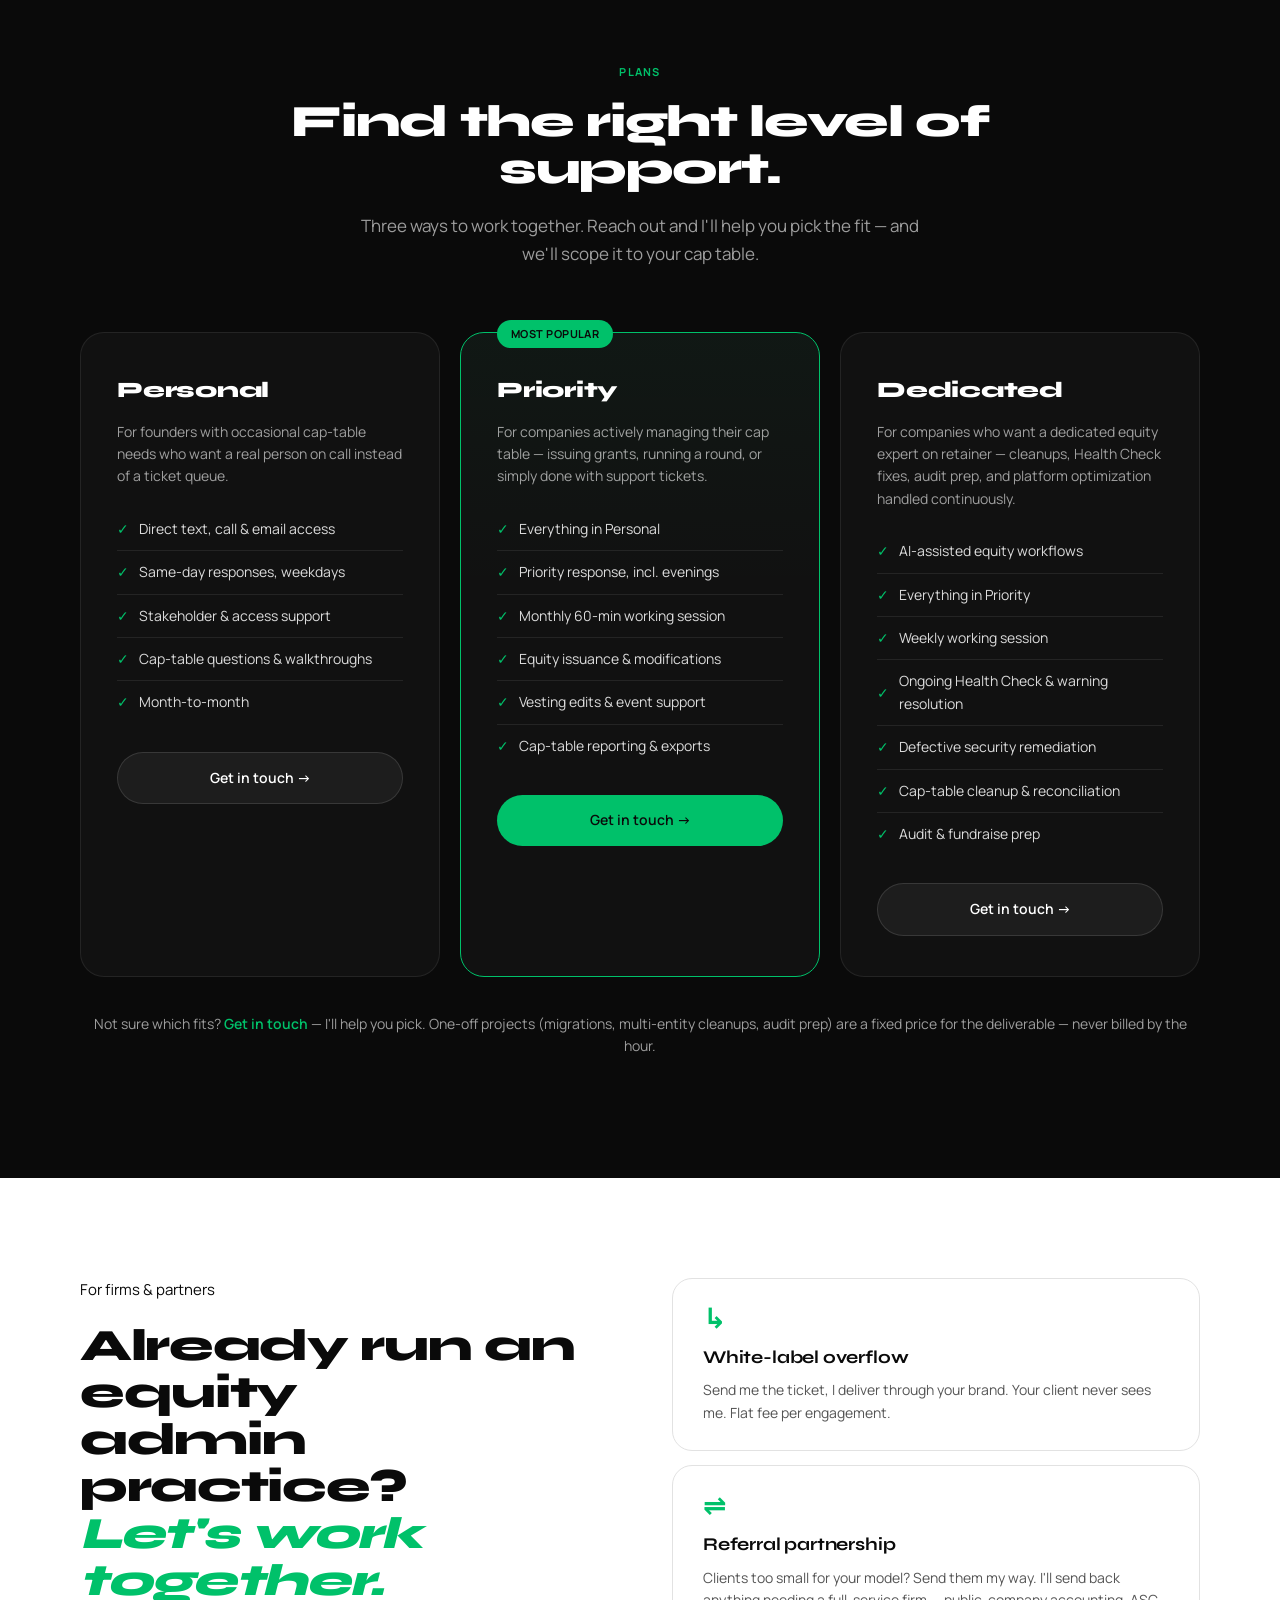
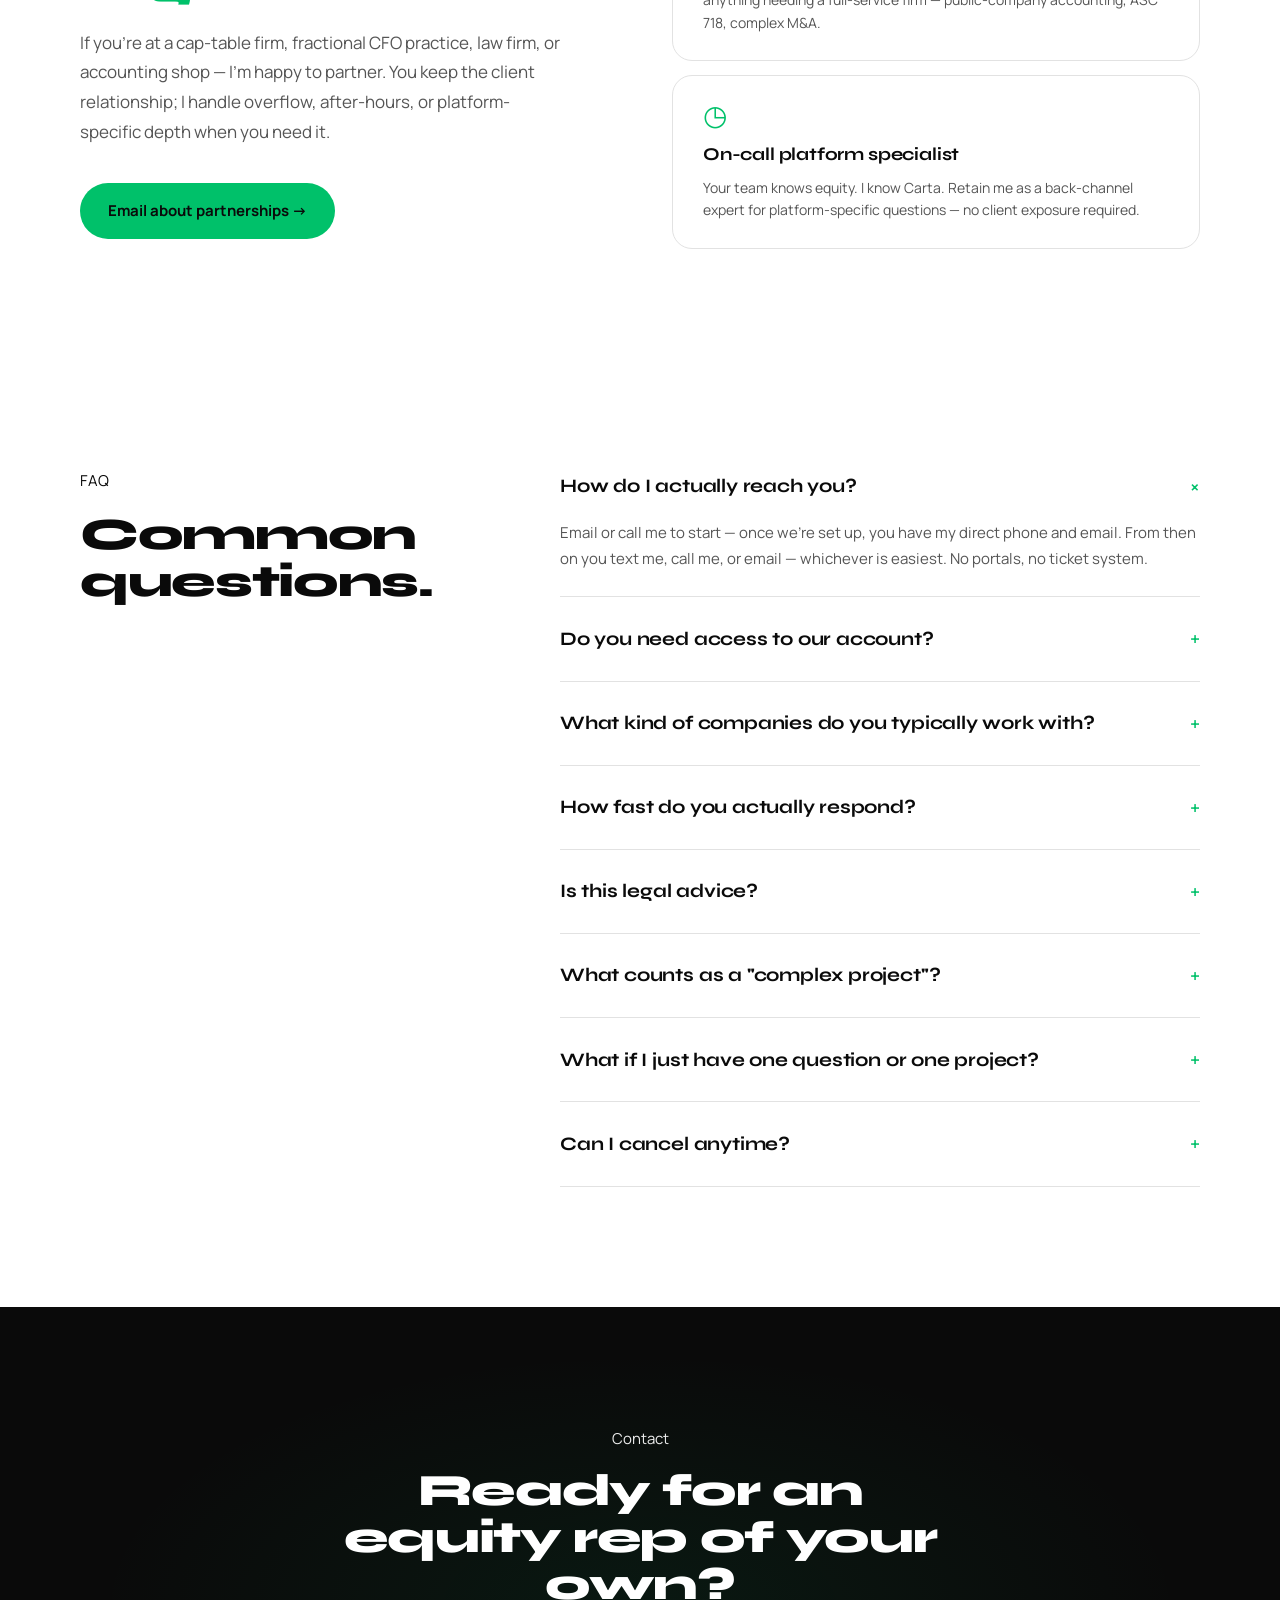
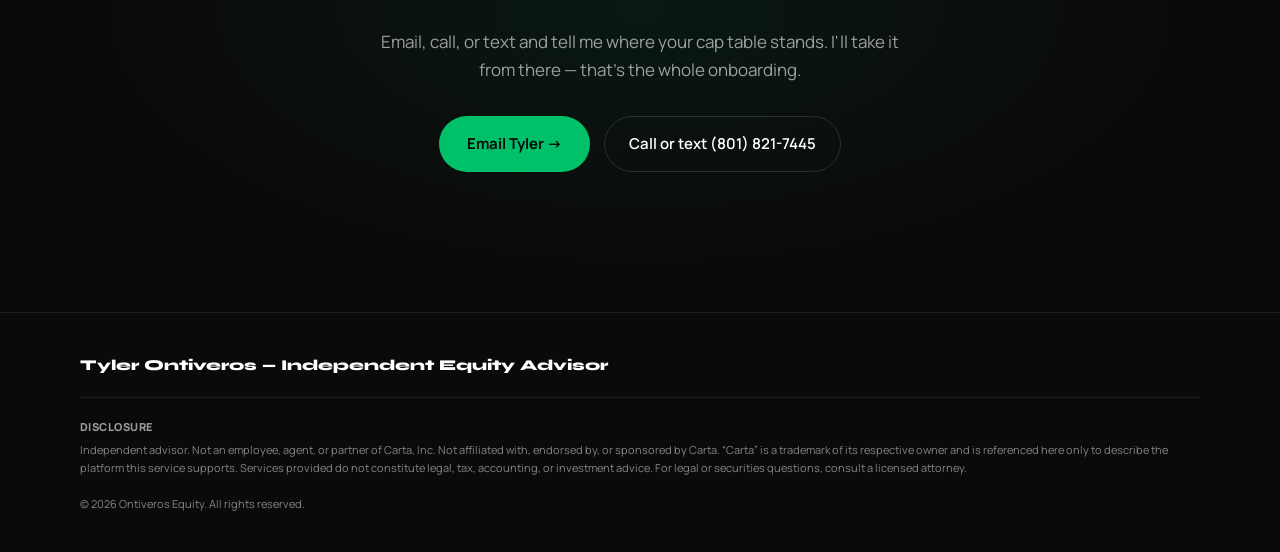
==== commit f8ce2942: "Update hero headline and About line per brief" ====
--- a/index.html
+++ b/index.html
@@ -198,7 +198,8 @@
   <div class="hero-inner">
     <div class="hero-left">
       <div class="eyebrow-row">A real person — not a support ticket or an AI</div>
-      <h1>Your dedicated<br><span class="accent">cap-table expert.</span><br>On speed dial.</h1>
+      <h1>Your dedicated<br><span class="accent">cap-table expert.</span></h1>
+      <p style="font-size: 19px; line-height: 1.55; color: var(--on-dark-85); font-weight: 500; max-width: 520px; margin: -8px 0 24px;">Equity administration consulting, with deep specialization in Carta.</p>
       <p class="lede">I'm in cap tables every day — Health Check fixes, data warnings, cleanups, equity events, the whole job. One person, one number, no tickets.</p>
       <div class="hero-cta">
         <a class="btn btn-primary-lg" href="#plans">See how I help →</a>
@@ -246,7 +247,7 @@
       <div class="about-copy">
         <h2>One person.<br>Who actually<br>picks up.</h2>
         <p style="margin-top: 24px;">I've spent 5+ years inside the equity-admin world — working with founders, CFOs, and ops leads on everything from first-time grants to complex equity events and audit-ready cleanups.</p>
-        <p>What I kept seeing: plenty of companies are on Carta but don't have anyone dedicated to running it day to day. Most questions aren't that hard — they just need someone who's done it a hundred times and picks up when you call.</p>
+        <p>What I kept seeing: companies buy Carta and quietly wonder who's supposed to run it. Most questions aren't that hard — they just need someone who's done it a hundred times and picks up when you call.</p>
         <p>Work with me and you have that person on call. Text, email, or phone — I'm the one who answers, and I stay with you through whatever you're dealing with.</p>
       </div>
       <div class="about-cards">
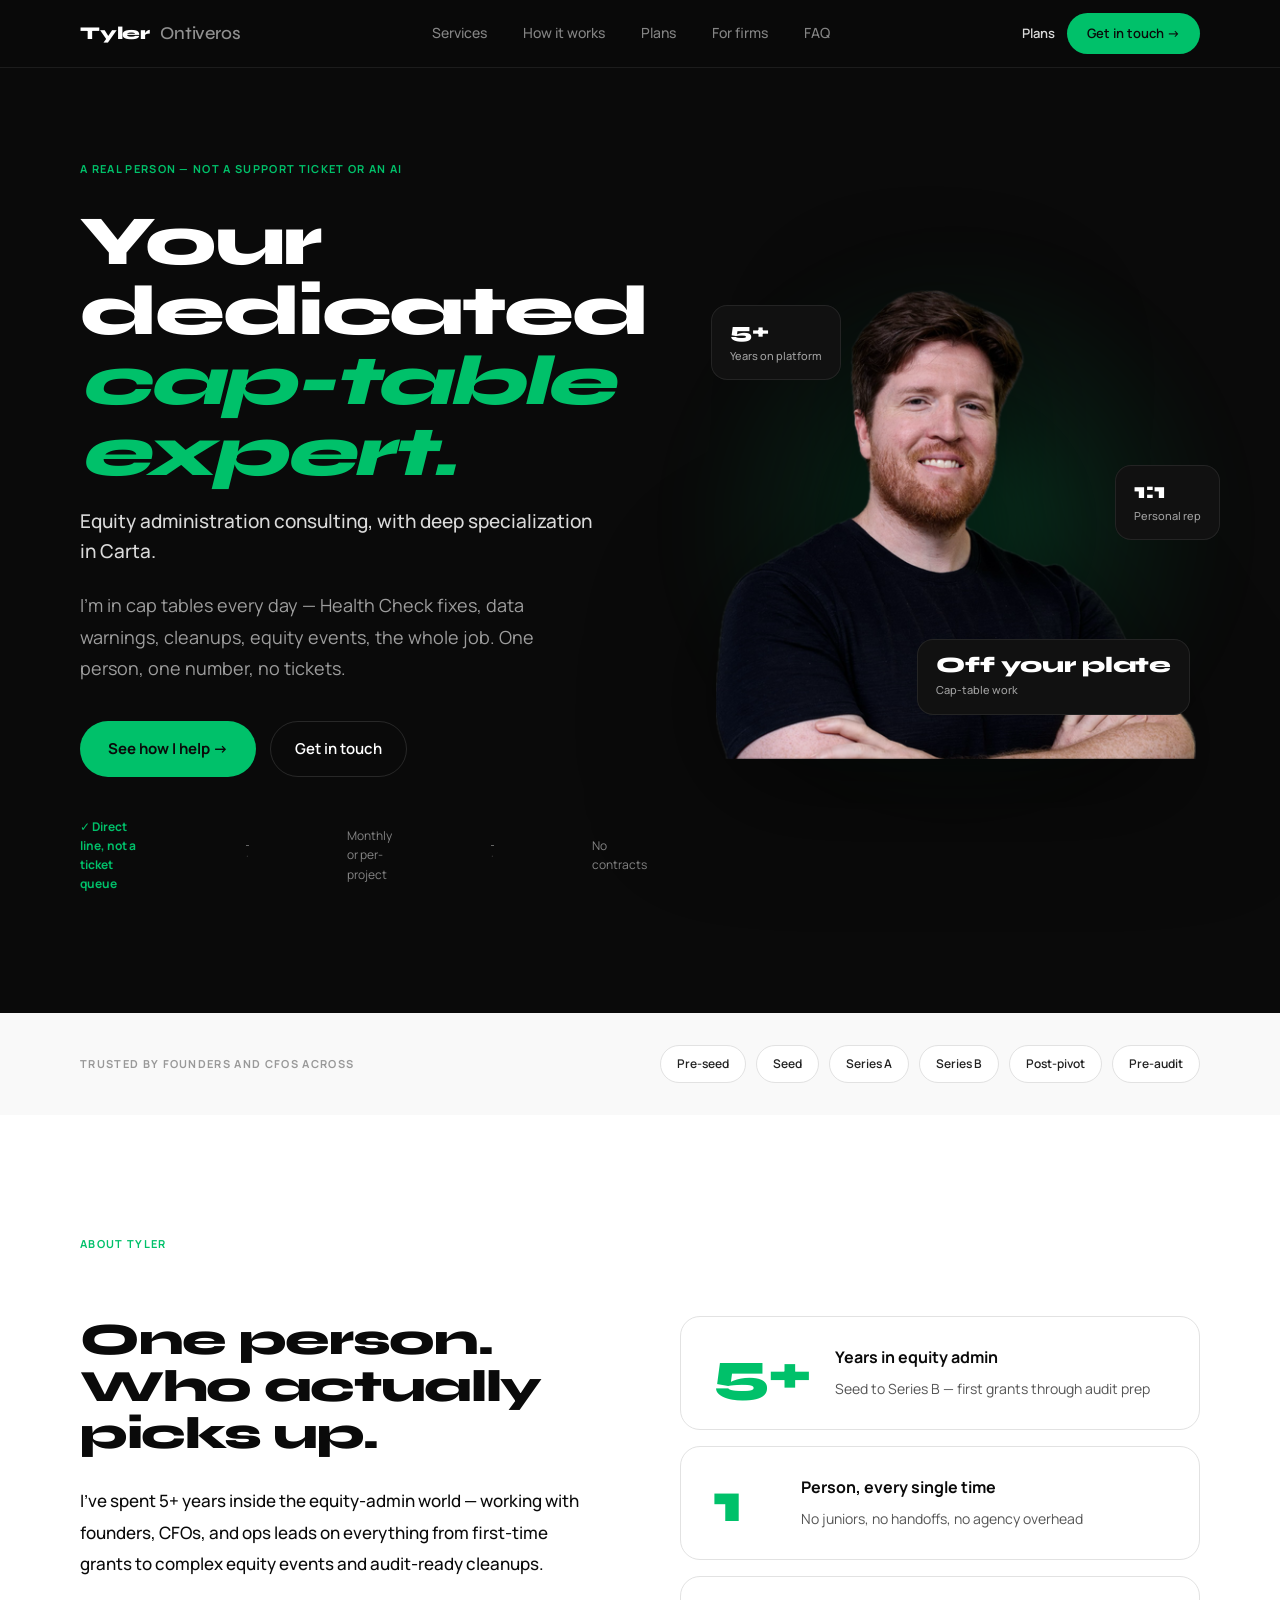
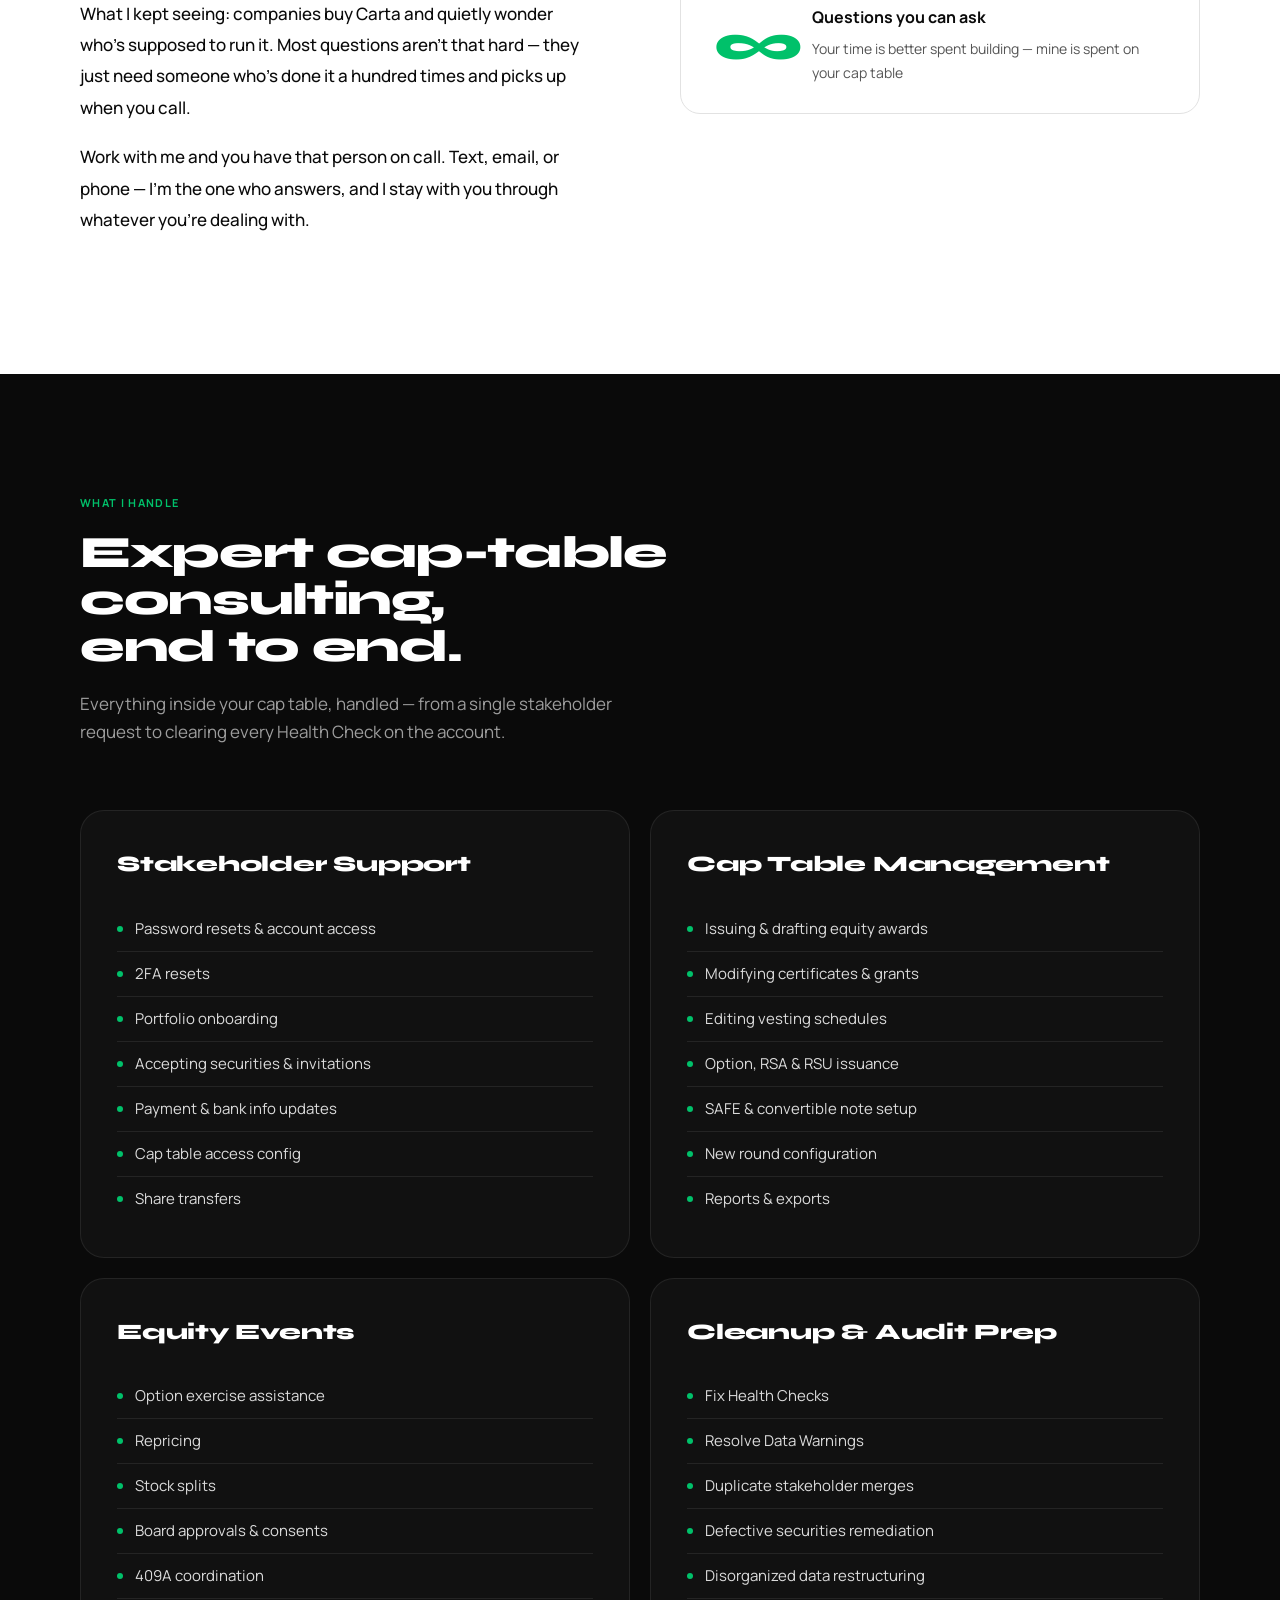
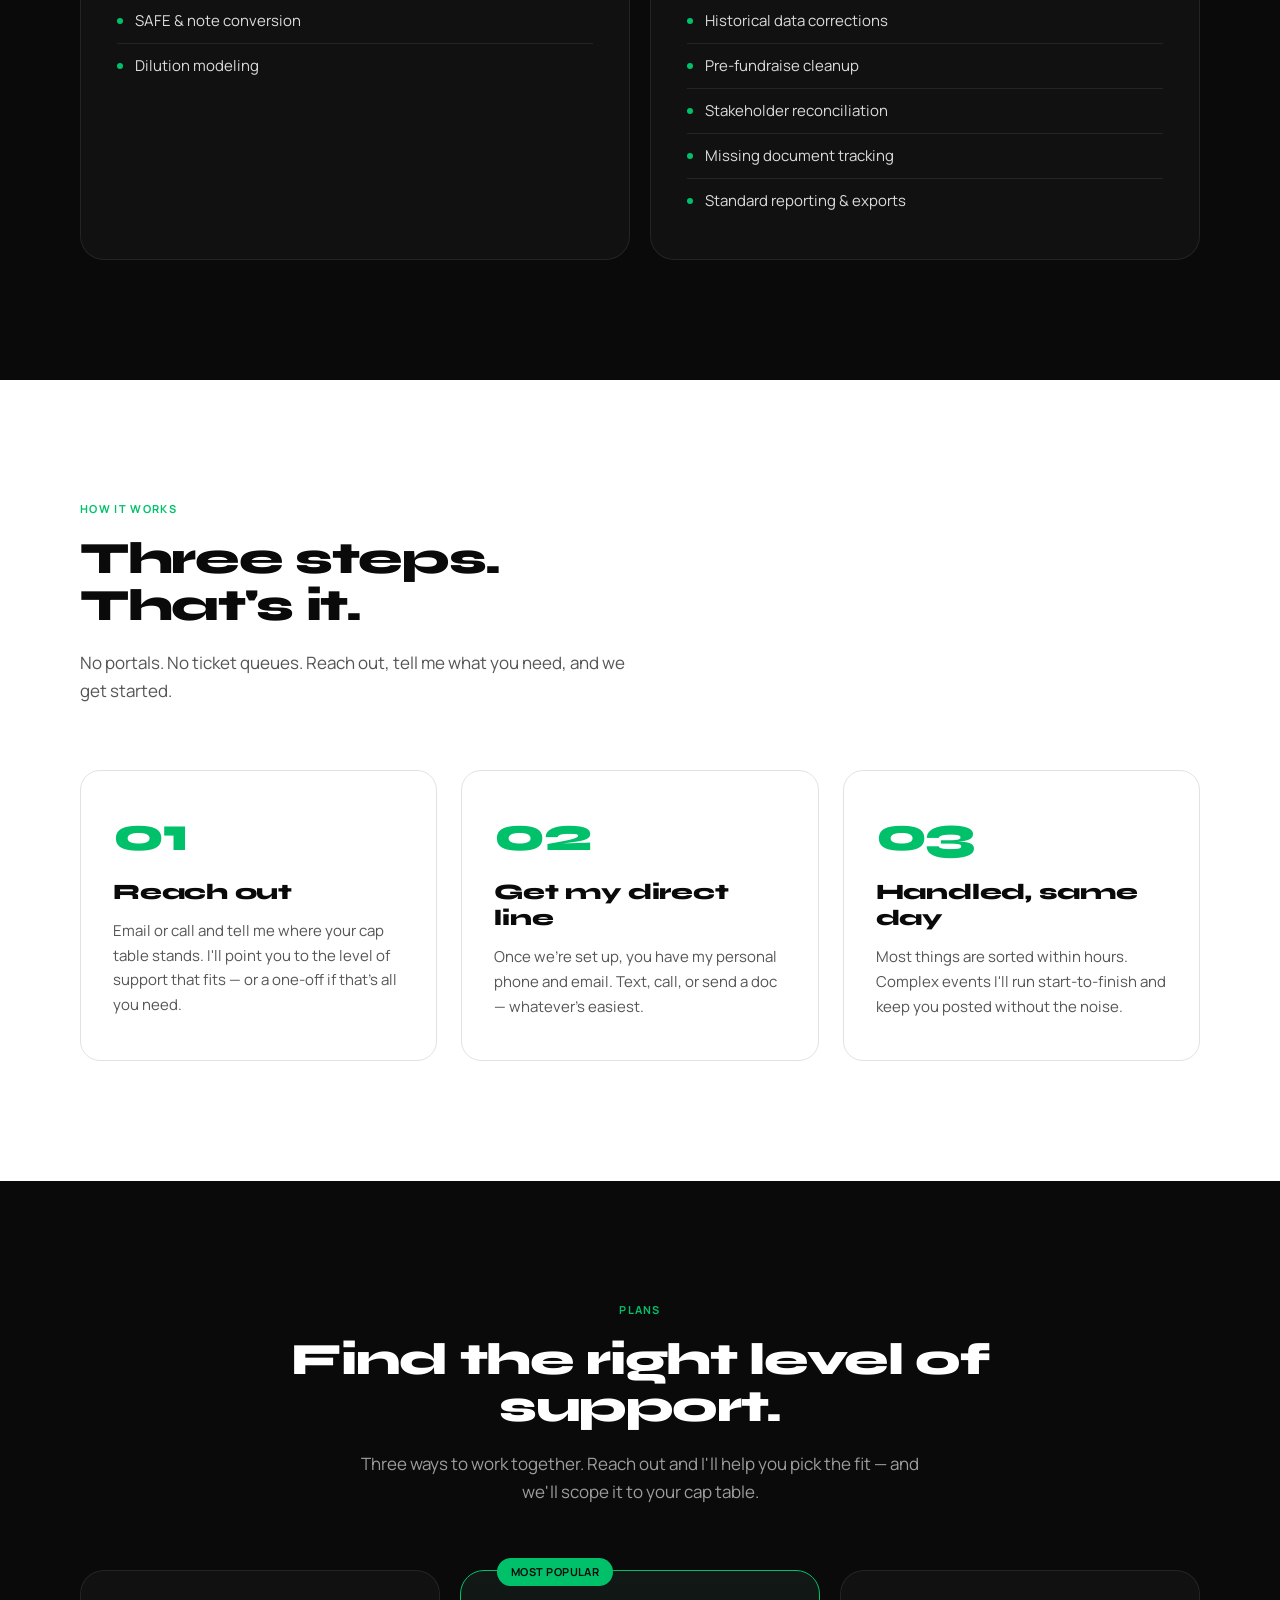
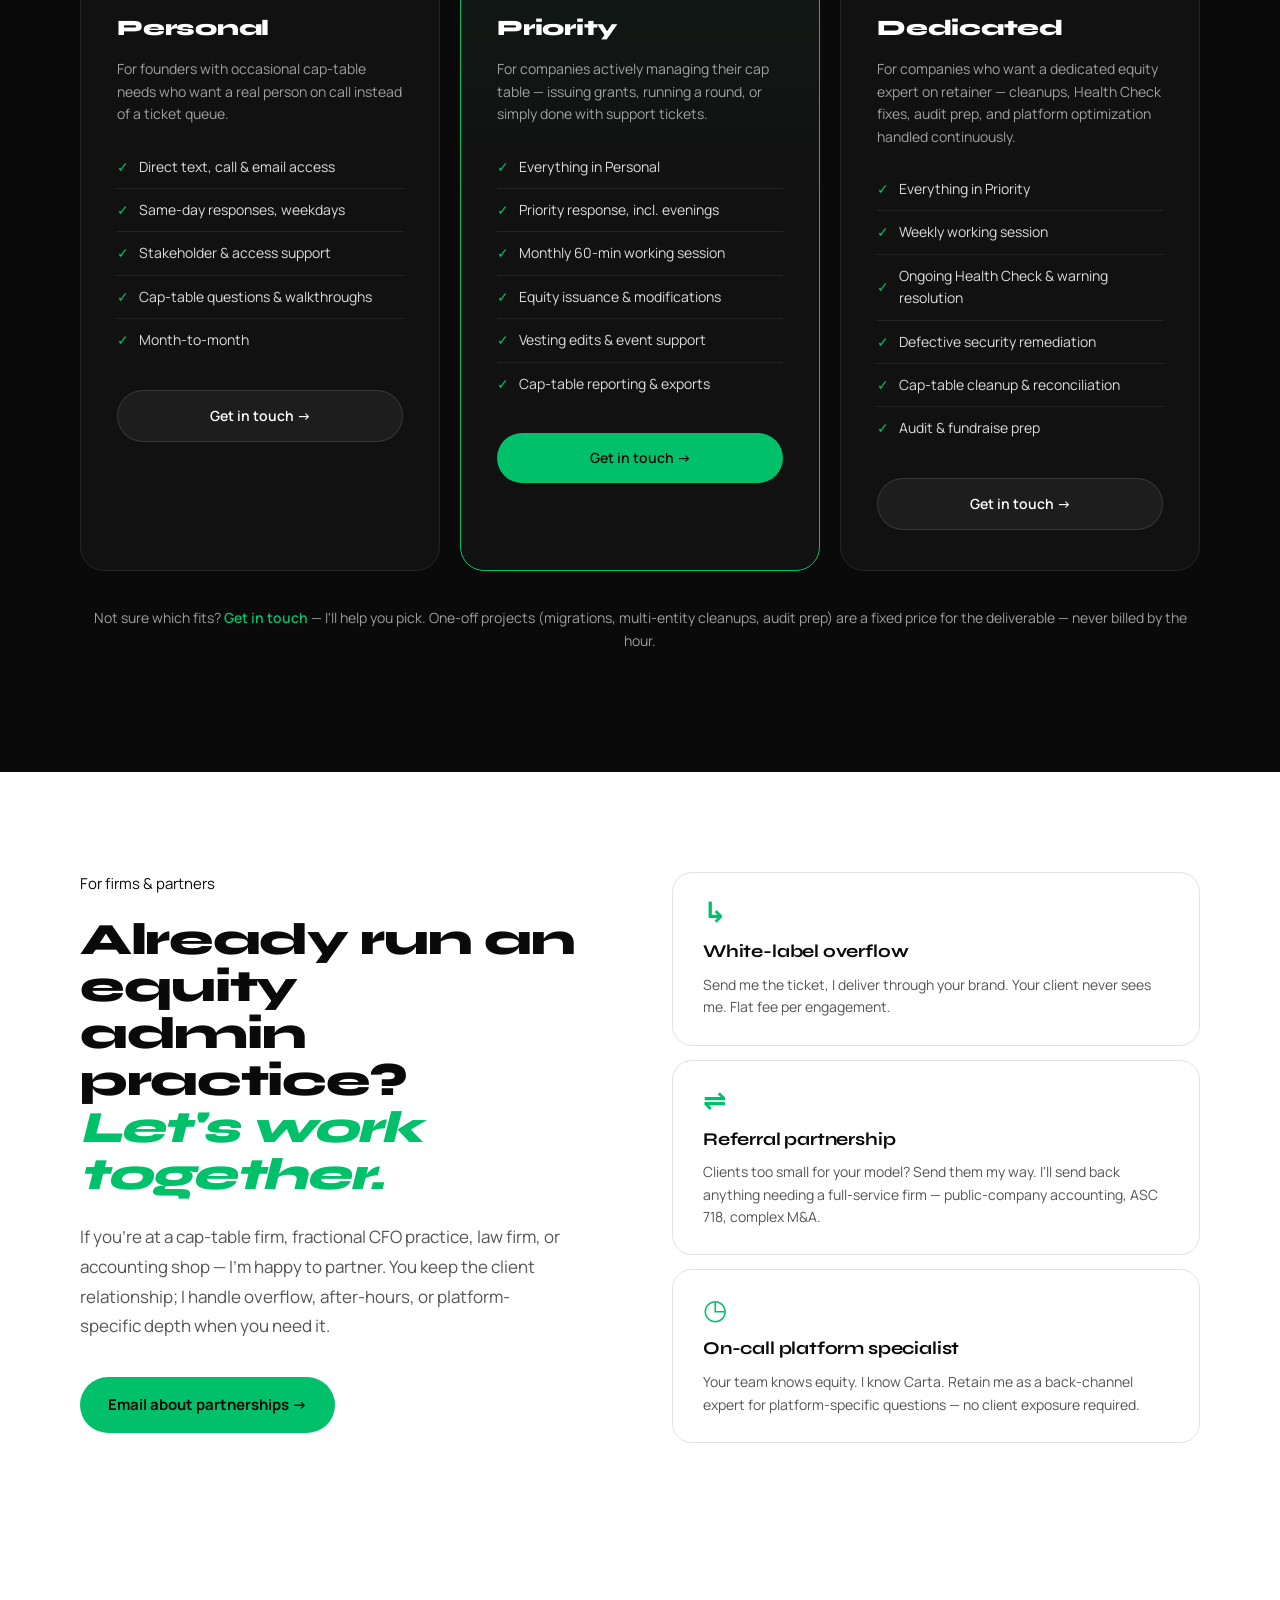
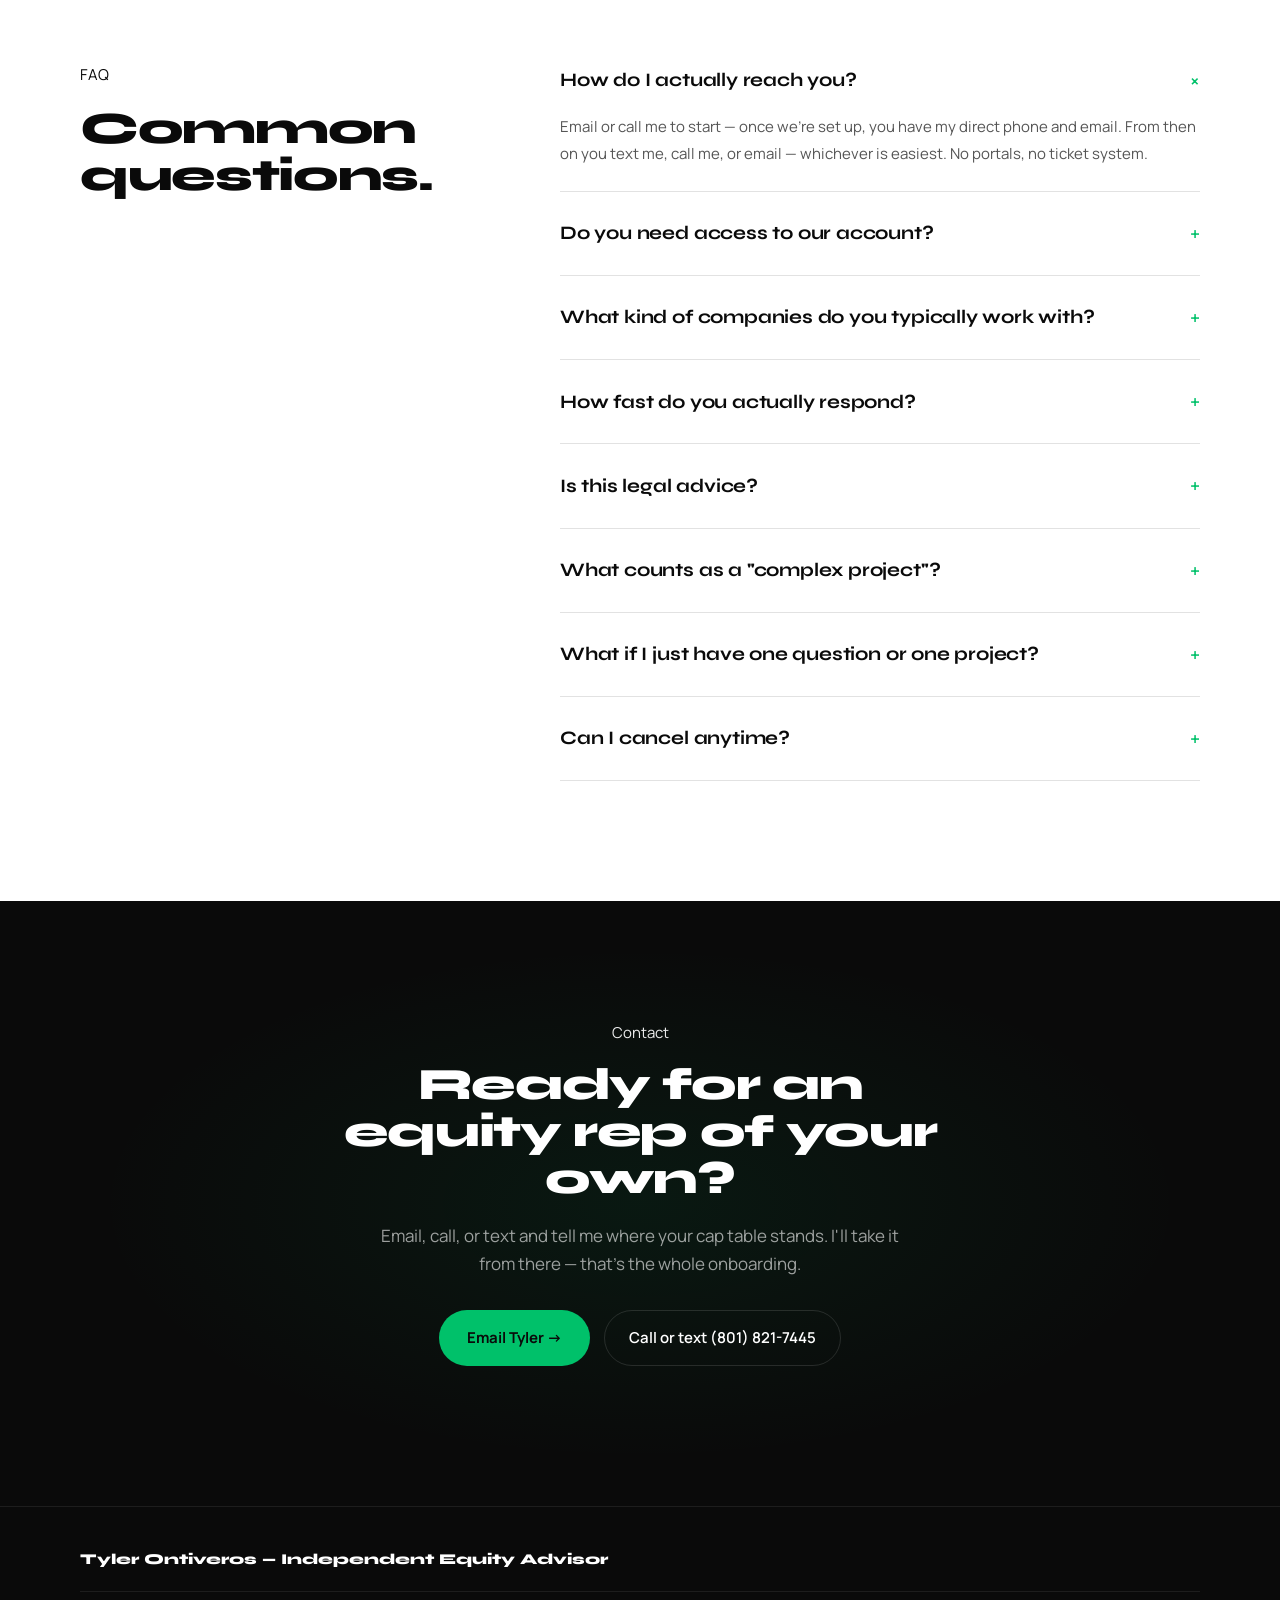
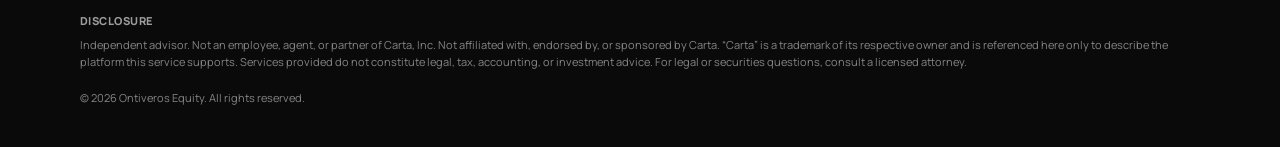
==== commit e3668385: "Remove AI & Workflow Automation section for now" ====
--- a/index.html
+++ b/index.html
@@ -286,25 +286,6 @@
       <p>Everything inside your cap table, handled — from a single stakeholder request to clearing every Health Check on the account.</p>
     </div>
     <div class="svc-grid">
-      <div class="svc-card svc-card--ai">
-        <div class="svc-ai-head">
-          <span class="svc-card-head" style="margin-bottom: 0;">AI &amp; Workflow Automation</span>
-          <span class="svc-ai-badge">New</span>
-        </div>
-        <p class="svc-ai-lede">As these platforms add AI features, agents, and integrations, you get someone who already uses them daily — so the new capabilities show up in your account, not just in the changelog.</p>
-        <div class="svc-ai-cols">
-          <ul class="svc-items">
-            <li>Platform AI feature setup &amp; configuration</li>
-            <li>Bulk operations &amp; data imports</li>
-            <li>Templates for grants, consents &amp; events</li>
-          </ul>
-          <ul class="svc-items">
-            <li>Reporting automation &amp; saved views</li>
-            <li>Integration with your stack (HRIS, payroll)</li>
-            <li>AI-assisted equity issuance workflows</li>
-          </ul>
-        </div>
-      </div>
       <div class="svc-card">
         <span class="svc-card-head">Stakeholder Support</span>
         <ul class="svc-items">
@@ -427,7 +408,6 @@
         <div class="plan-name">Dedicated</div>
         <div class="plan-desc">For companies who want a dedicated equity expert on retainer — cleanups, Health Check fixes, audit prep, and platform optimization handled continuously.</div>
         <ul class="plan-features">
-          <li>AI-assisted equity workflows</li>
           <li>Everything in Priority</li>
           <li>Weekly working session</li>
           <li>Ongoing Health Check &amp; warning resolution</li>
